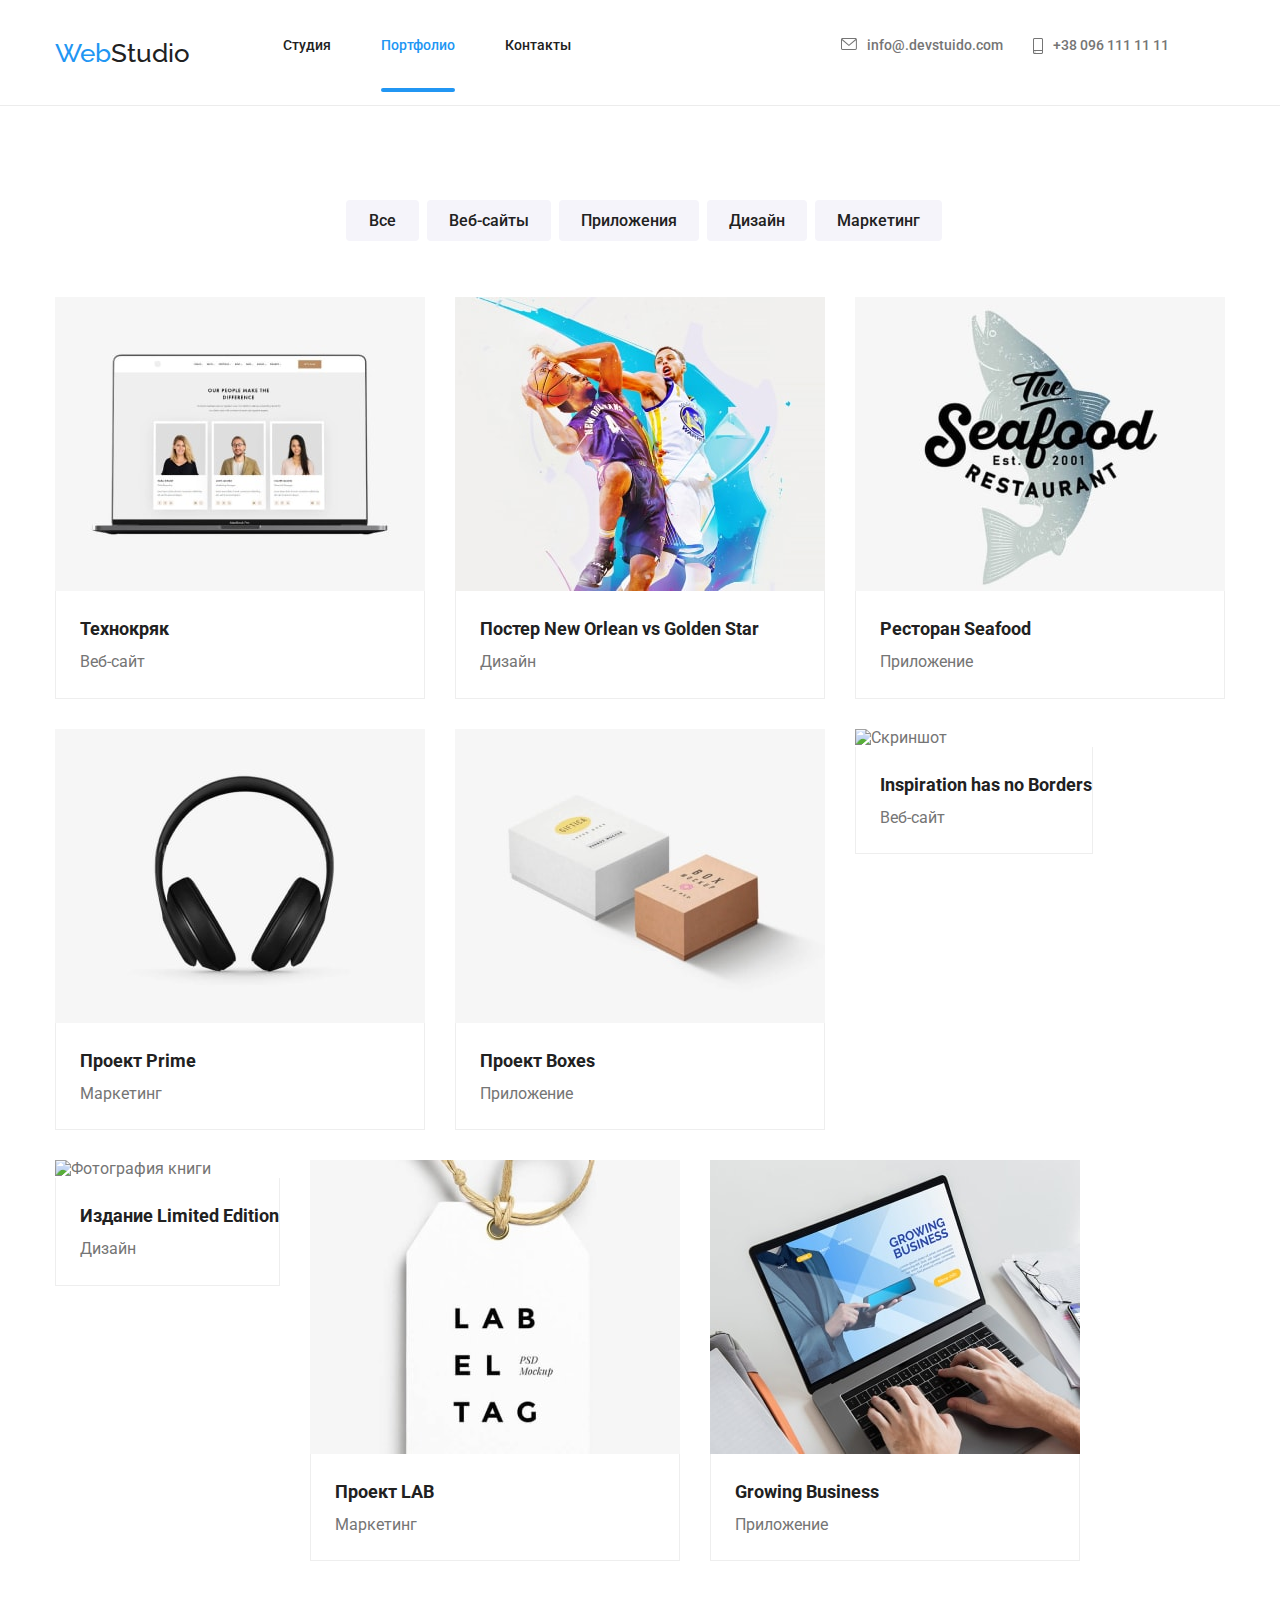
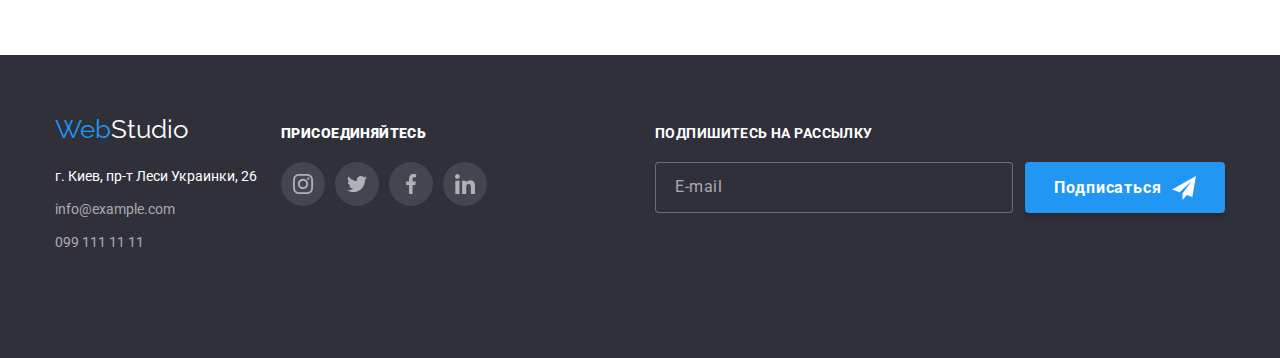
==== portfolio.html @ bd7343af "1" ====
<!DOCTYPE html>
<html lang="ru">
  <head>
    <meta charset="UTF-8" />
    <meta name="viewport" content="width=device-width, initial-scale=1.0" />
    <title>Document</title>
    <link href="https://fonts.googleapis.com/css2?family=Roboto:wght@400;500;700;900&display=swap" rel="stylesheet" />
    <link href="https://fonts.googleapis.com/css2?family=Raleway:wght@700&display=swap" rel="stylesheet" />
    <link rel="stylesheet" href="https://cdnjs.cloudflare.com/ajax/libs/modern-normalize/1.0.0/modern-normalize.min.css" />
    <link rel="stylesheet" href="./css/main.min.css" />
  </head>
  <body>
    <header class="portfolio-header header">
      <div class="container container-nav">
        <nav class="nav">
          <a class="logo header-logo" href="/"><span>Web</span>Studio</a>

          <ul class="nav-links">
            <li class="nav-link"><a href="./index.html">Студия</a></li>
            <li class="nav-link nav-current"><a class="nav-current-link" href="./portfolio.html">Портфолио</a></li>
            <li class="nav-link"><a href="">Контакты</a></li>
          </ul>
        </nav>

        <ul class="header-contacts__list">
          <li class="header-contact__item">
            <a class="header-contacts header-item" href="info@devstudio.com">
              <svg class="header__icon" width="16px" height="12px">
                <use href="./images/icons-homework4/symbol-defs.svg#envelope"></use>
              </svg>
              info@.devstuido.com</a
            >
          </li>
          <li class="header-contact__item">
            <a class="header-contacts" href="tel:+380991111111">
              <svg class="header__icon" width="10px" height="16px">
                <use href="./images/icons-homework4/symbol-defs.svg#smartphone"></use>
              </svg>
              +38 096 111 11 11</a
            >
          </li>
        </ul>
      </div>
      <button class="mob_menu-button" type="button is-open">
        <svg class="mob_icons" width="40" height="40">
          <use class="mob_icon-menu" href="./images/icons-homework4/symbol-defs.svg#menu-icon"></use>
          <use class="mob_icon-cross" href="./images/icons-homework4/symbol-defs.svg#close-black"></use>
        </svg>
      </button>
    </header>

    <main>
      <!--Кнопки - виды продуктов-->
      <h2 class="hidden">Виды продуктов</h2>
      <div class="container buttons-container">
        <ul class="buttons-list">
          <li class="buttons-list__item"><button class="portfolio-button" type="button">Все</button></li>
          <li class="buttons-list__item"><button class="portfolio-button inline-button" type="button">Веб-сайты</button></li>
          <li class="buttons-list__item"><button class="portfolio-button inline-button" type="button">Приложения</button></li>
          <li class="buttons-list__item"><button class="portfolio-button" type="button">Дизайн</button></li>
          <li class="buttons-list__item"><button class="portfolio-button inline-button" type="button">Маркетинг</button></li>
        </ul>
      </div>

      <!--Продукты-->
      <section class="portfolio-products section-padding">
        <div class="container">
          <h2 class="hidden">Продукты</h2>
          <ul class="card-set">
            <li class="product-card">
              <a class="link-product-card" href="" rel="noopener noreffer" target="_blank">
                <div class="image-container">
                  <img
                    class="product-image"
                    src="./images/images_homework2/techno-1x.jpg"
                    srcset="./images/images_homework2/techno-1x.jpg 1x, ./images/images_homework2/techno-2x.jpg 2x"
                    alt="Картинка веб-сайта"
                    sizes="(max-width: 379px) 450px, (max-width: 767) 354px, (min-width: 768px) 370px"
                  />
                  <div class="portfolio--product-overlay__container">
                    <p class="portfolio--product-overlay">
                      Технокряк это современная площадка распространения коронавируса. Компании используют эту платформу для цифрового шпионажа и атак
                      на защищённые сервера конкурентов.
                    </p>
                  </div>
                </div>
                <div class="card-border">
                  <h3 class="product-header">Технокряк</h3>
                  <p class="product-type">Веб-сайт</p>
                </div>
              </a>
            </li>

            <li class="product-card">
              <a class="link-product-card" href="" rel="noopener noreffer" target="_blank">
                <div class="image-container">
                  <img
                    class="product-image"
                    src="./images/images_homework2/techno-1x.jpg"
                    srcset="./images/images_homework2/poster-1x.jpg 1x, ./images/images_homework2/poster-2x.jpg 2x"
                    alt="Постер баскетбольной игры"
                    sizes="(max-width: 379px) 450px, (max-width: 767) 354px, (min-width: 768px) 370px"
                  />

                  <div class="portfolio--product-overlay__container">
                    <p class="portfolio--product-overlay">
                      Технокряк это современная площадка распространения коронавируса. Компании используют эту платформу для цифрового шпионажа и атак
                      на защищённые сервера конкурентов.
                    </p>
                  </div>
                </div>
                <div class="card-border">
                  <h3 class="product-header">Постер New Orlean vs Golden Star</h3>
                  <p class="product-type">Дизайн</p>
                </div>
              </a>
            </li>

            <li class="product-card">
              <a class="link-product-card" href="" rel="noopener noreffer" target="_blank">
                <div class="image-container">
                  <img
                    class="product-image"
                    src="./images/images_homework2/restr-1x.jpg"
                    srcset="./images/images_homework2/restr-1x.jpg 1x, ./images/images_homework2/restr-2x.jpg 2x"
                    sizes="(max-width: 379px) 450px, (max-width: 767) 354px, (min-width: 768px) 370px"
                    alt="Логотип ресторана"
                  />

                  <div class="portfolio--product-overlay__container">
                    <p class="portfolio--product-overlay">
                      Технокряк это современная площадка распространения коронавируса. Компании используют эту платформу для цифрового шпионажа и атак
                      на защищённые сервера конкурентов.
                    </p>
                  </div>
                </div>
                <div class="card-border">
                  <h3 class="product-header">Ресторан Seafood</h3>
                  <p class="product-type">Приложение</p>
                </div>
              </a>
            </li>

            <li class="product-card">
              <a class="link-product-card" href="" rel="noopener noreffer" target="_blank">
                <div class="image-container">
                  <img
                    class="product-image"
                    src="./images/images_homework2/prime-1x.jpg"
                    srcset="./images/images_homework2/prime-1x.jpg 1x, ./images/images_homework2/prime-2x.jpg 2x"
                    alt="Фотография наушников"
                    sizes="(max-width: 379px) 450px, (max-width: 767) 354px, (min-width: 768px) 370px"
                  />

                  <div class="portfolio--product-overlay__container">
                    <p class="portfolio--product-overlay">
                      Технокряк это современная площадка распространения коронавируса. Компании используют эту платформу для цифрового шпионажа и атак
                      на защищённые сервера конкурентов.
                    </p>
                  </div>
                </div>
                <div class="card-border">
                  <h3 class="product-header">Проект Prime</h3>
                  <p class="product-type">Маркетинг</p>
                </div>
              </a>
            </li>

            <li class="product-card">
              <a class="link-product-card" href="" rel="noopener noreffer" target="_blank">
                <div class="image-container">
                  <img
                    class="product-image"
                    src="./images/images_homework2/boxes-1x.jpg"
                    srcset="./images/images_homework2/boxes-1x.jpg 1x, ./images/images_homework2/boxes-2x.jpg 2x"
                    alt="Фотографии коробок"
                    sizes="(max-width: 379px) 450px, (max-width: 767) 354px, (min-width: 768px) 370px"
                  />

                  <div class="portfolio--product-overlay__container">
                    <p class="portfolio--product-overlay">
                      Технокряк это современная площадка распространения коронавируса. Компании используют эту платформу для цифрового шпионажа и атак
                      на защищённые сервера конкурентов.
                    </p>
                  </div>
                </div>
                <div class="card-border">
                  <h3 class="product-header">Проект Boxes</h3>
                  <p class="product-type">Приложение</p>
                </div>
              </a>
            </li>

            <li class="product-card">
              <a class="link-product-card" href="" rel="noopener noreffer" target="_blank">
                <div class="image-container">
                  <img
                    class="product-image"
                    src="./images/images_homework2/insp-1x.jpg"
                    srcset="./images/images_homework2/insp-1x.jpg 1x, ./images/images_homework2/insp-2x.jpg 2x"
                    alt="Скриншот"
                    sizes="(max-width: 379px) 450px, (max-width: 767) 354px, (min-width: 768px) 370px"
                  />

                  <div class="portfolio--product-overlay__container">
                    <p class="portfolio--product-overlay">
                      Технокряк это современная площадка распространения коронавируса. Компании используют эту платформу для цифрового шпионажа и атак
                      на защищённые сервера конкурентов.
                    </p>
                  </div>
                </div>
                <div class="card-border">
                  <h3 class="product-header">Inspiration has no Borders</h3>
                  <p class="product-type">Веб-сайт</p>
                </div>
              </a>
            </li>

            <li class="product-card">
              <a class="link-product-card" href="" rel="noopener noreffer" target="_blank">
                <div class="image-container">
                  <img
                    class="product-image"
                    src="./images/images_homework2/insp-1x.jpg"
                    srcset="./images/images_homework2/insp-1x.jpg 1x, ./images/images_homework2/insp-2x.jpg 2x"
                    alt="Фотография книги"
                    sizes="(max-width: 379px) 450px, (max-width: 767) 354px, (min-width: 768px) 370px"
                  />

                  <div class="portfolio--product-overlay__container">
                    <p class="portfolio--product-overlay">
                      Технокряк это современная площадка распространения коронавируса. Компании используют эту платформу для цифрового шпионажа и атак
                      на защищённые сервера конкурентов.
                    </p>
                  </div>
                </div>
                <div class="card-border">
                  <h3 class="product-header">Издание Limited Edition</h3>
                  <p class="product-type">Дизайн</p>
                </div>
              </a>
            </li>

            <li class="product-card">
              <a class="link-product-card" href="" rel="noopener noreffer" target="_blank">
                <div class="image-container">
                  <img
                    class="product-image"
                    src="./images/images_homework2/lab-1x.jpg"
                    srcset="./images/images_homework2/lab-1x.jpg 1x, ./images/images_homework2/lab-2x.jpg 2x"
                    sizes="(max-width: 379px) 450px, (max-width: 767) 354px, (min-width: 768px) 370px"
                    alt="Фотография ярлыка"
                  />

                  <div class="portfolio--product-overlay__container">
                    <p class="portfolio--product-overlay">
                      Технокряк это современная площадка распространения коронавируса. Компании используют эту платформу для цифрового шпионажа и атак
                      на защищённые сервера конкурентов.
                    </p>
                  </div>
                </div>
                <div class="card-border">
                  <h3 class="product-header">Проект LAB</h3>
                  <p class="product-type">Маркетинг</p>
                </div>
              </a>
            </li>

            <li class="product-card">
              <a class="link-product-card" href="" rel="noopener noreffer" target="_blank">
                <div class="image-container">
                  <img
                    class="product-image"
                    src="./images/images_homework2/busn-1x.jpg"
                    srcset="./images/images_homework2/busn-1x.jpg 1x, ./images/images_homework2/busn-2x.jpg 2x"
                    sizes="(max-width: 379px) 450px, (max-width: 767) 354px, (min-width: 768px) 370px"
                    alt="Фотография ноутбука"
                  />

                  <div class="portfolio--product-overlay__container">
                    <p class="portfolio--product-overlay">
                      Технокряк это современная площадка распространения коронавируса. Компании используют эту платформу для цифрового шпионажа и атак
                      на защищённые сервера конкурентов.
                    </p>
                  </div>
                </div>
                <div class="card-border">
                  <h3 class="product-header">Growing Business</h3>
                  <p class="product-type">Приложение</p>
                </div>
              </a>
            </li>
          </ul>
        </div>
      </section>
    </main>
    <footer class="footer">
      <div class="container section-padding footer-section__whole">
        <div class="footer_logo_and_social">
          <div class="div_logo-nav">
            <div class="div-logo">
              <a class="logo" href="/"><span>Web</span>Studio</a>
            </div>
            <div class="footer-adress__section">
              <address class="footer-contacts">
                <a href="" class="footer-contact footer-adress">г. Киев, пр-т Леси Украинки, 26</a>
                <a class="footer-contact" href="info@example.com">info@example.com</a>
                <a class="footer-contact" href="tel:+380991111111">099 111 11 11</a>
              </address>
            </div>
          </div>

          <div class="section__social-network">
            <div class="social-network">
              <h2 class="footer-header"><strong>присоединяйтесь</strong></h2>
              <ul class="icon-list">
                <li class="icon-item">
                  <a class="footer-link social-network__icon-link" target="_blank" aria-label="фейсбук" href="" rel="noopener noreferrer">
                    <svg class="footer-icon social-network__icon-svg">
                      <use href="./images/icons-homework4/symbol-defs.svg#instagram"></use>
                    </svg>
                  </a>
                </li>
                <li class="icon-item">
                  <a class="footer-link social-network__icon-link" target="_blank" aria-label="твиттер" href="" rel="noopener noreferrer">
                    <svg class="footer-icon social-network__icon-svg">
                      <use href="./images/icons-homework4/symbol-defs.svg#twitter"></use>
                    </svg>
                  </a>
                </li>
                <li class="icon-item">
                  <a class="footer-link social-network__icon-link" target="_blank" aria-label="фейсбук" href="" rel="noopener noreferrer">
                    <svg class="footer-icon social-network__icon-svg">
                      <use href="./images/icons-homework4/symbol-defs.svg#facebook"></use>
                    </svg>
                  </a>
                </li>
                <li class="icon-item">
                  <a class="footer-link social-network__icon-link" target="_blank" href="" aria-label="линкедин" rel="noopener noreferrer">
                    <svg class="footer-icon social-network__icon-svg">
                      <use href="./images/icons-homework4/symbol-defs.svg#linkedin"></use>
                    </svg>
                  </a>
                </li>
              </ul>
            </div>
          </div>
        </div>

        <div class="footer-newsletter">
          <h2 class="footer-header">подпишитесь на рассылку</h2>
          <form class="footer-email__form">
            <input class="footer-input" type="email" name="email" placeholder=" E-mail" />

            <button class="footer-signup__button general-button" type="submit">
              Подписаться
              <svg class="footer-form__icon">
                <use href="./images/icons-homework4/symbol-defs.svg#send-icon"></use>
              </svg>
            </button>
          </form>
        </div>
      </div>
    </footer>
  </body>
</html>
---- css/main.min.css ----
html{box-sizing:border-box}*,*::before,*::after{box-sizing:inherit}img{display:block;height:auto;max-width:100%}*{margin:0;padding:0}ul{list-style:none}h2,h3{color:#212121}body,header{font-family:"Roboto", sans-serif;color:#757575}a:active{color:#2196f3}address{font-style:normal}a{color:inherit;text-decoration:none}.hidden{display:none}.section-padding{padding-bottom:94px}.visually-hidden{position:absolute !important;clip:rect(1px 1px 1px 1px);clip:rect(1px, 1px, 1px, 1px);padding:0 !important;border:0 !important;height:1px !important;width:1px !important;overflow:hidden}.general-button{background-color:#2196f3;min-width:200px;color:#fff;border-radius:4px;border:0;box-shadow:0px 4px 4px rgba(0,0,0,0.15);border-radius:4px;font-family:"Roboto", sans-serif;font-style:normal;font-weight:700;font-size:16px;line-height:1.875;padding-top:10px;padding-bottom:10px;letter-spacing:0.06em}.general-button:hover{cursor:pointer}.container{width:100%px;padding-left:15px;padding-right:15px;margin-left:auto;margin-right:auto}@media (min-width: 480px) and (max-width: 1199px){.container{width:768px}}@media (min-width: 1200px){.container{width:1200px}}.social-network__icon-link{height:44px;width:44px;display:flex;align-items:center;justify-content:center;border-radius:50%;transition:background-color 250ms cubic-bezier(0.4, 0, 0.2, 1);fill:#afb1b8}.icon-item:not(:first-child){margin-left:10px}.icon-list{margin:0;display:inline-flex;padding:0}.social-network__icon-link:hover .social-network__icon-svg,.social-network__icon-link:focus .social-network__icon-svg{fill:#ffffff}.social-network__icon-link:hover,.social-network__icon-link:focus{background-color:#2196f3}.logo{font-size:26px;font-family:"Raleway", serif;color:#212121;margin-right:93px}.footer .logo{color:#fff}.div-logo{margin-bottom:20px}.nav{display:flex;align-items:center}.nav-link{flex-basis:calc(100% - 100px / 3);margin-right:50px}.nav-links{display:flex}.nav .nav-current-link::after{position:absolute;display:block;width:100%;background:#2196f3;border-radius:2px;height:4px;content:"";bottom:0}.nav .nav-current-link{position:relative;padding-bottom:39px}.nav ul{color:#212121}.nav-current{color:#2196f3}@media (min-width: 480px) and (max-width: 1199px){.nav .nav-current-link{padding-bottom:49px}}.logo span{color:#2196f3}.section-header{font-weight:700;font-size:36px;line-height:1.27;text-align:center;margin-bottom:50px}.footer{background-color:#2f303a;color:#fff;padding-top:60px}.footer-contact:hover,.footer-contact:focus{color:#2196f3}.footer span{color:#2196f3}.footer-contact{font-size:14px;line-height:1.7;display:flex;flex-direction:column;align-items:center;color:rgba(255,255,255,0.6);margin-bottom:9px;transition:color 250ms cubic-bezier(0.4, 0, 0.2, 1)}.footer-header{font-family:"Roboto", sans-serif;font-size:14px;font-style:normal;font-weight:700;line-height:1.14;letter-spacing:0.03em;text-align:left;text-transform:uppercase;color:#ffffff;margin-bottom:20px}.footer-icon{fill:#ffffff}.footer-link{background-color:rgba(255,255,255,0.1)}.footer_form-button{display:inline-flex}.footer-signup__button{margin-left:12px;display:flex;justify-content:center;align-items:center}.footer-input{width:358px;padding-top:15px;padding-bottom:15px;background-color:#2f303a;padding-left:15px;border:1px solid rgba(255,255,255,0.3);box-sizing:border-box;border-radius:4px}.footer-input .social-network,.footer-input .footer-newsletter{margin-left:30px}.footer-input::placeholder{font-family:"Roboto", sans-serif;font-style:normal;font-weight:400;font-size:16px;line-height:1.25;display:flex;align-items:center;letter-spacing:0.03em;color:rgba(255,255,255,0.6)}.footer-input:hover,.footer-input:focus{color:#ffffff}.footer-form__icon{width:24px;height:24px;fill:#ffffff;margin-left:10px}.footer-adress{color:#ffffff}@media (max-width: 479px){.footer .footer-section__whole,.footer .section__social-network{align-items:baseline;text-align:center}.footer .social-network{margin-left:0}.footer .logo{margin-right:0}.footer .footer-header{margin-top:80px;text-align:center}.footer .footer-newsletter{display:flex;flex-direction:column;justify-content:center}.footer .footer-signup__button{margin-left:0;display:inline-flex;margin-top:20px}.footer .footer-form__icon{align-items:center}}@media (min-width: 480px) and (max-width: 1199px){.footer .footer_logo_and_social{display:flex;align-items:baseline;justify-content:center}.footer .footer-signup__button{margin-top:20px;margin-left:auto;margin-right:auto}.footer .footer-email__form{text-align:center}.footer .div_logo-nav,.footer .section__social-network{flex-basis:calc(100% / 2 - 30px)}.footer .div-logo,.footer .footer-header,.footer .section__social-network{text-align:center}.footer .logo{margin-right:0}}@media (min-width: 1200px){.footer-email__form{display:flex}.footer-contact{align-items:flex-start}.footer .footer_logo_and_social,.footer .footer-section__whole,.footer .section__social-network{display:flex;align-items:baseline;flex-basis:calc(100% - 60px / 3)}}.footer .social-network__icon-svg{height:20px;width:20px;fill:#afb1b8;transition:fill 250ms cubic-bezier(0.4, 0, 0.2, 1);background-color:transparent}.header-logo{color:#212121;margin-top:15px}.header{padding-bottom:36px}@media (min-width: 480px){.nav,.header-contacts{font-size:14px;line-height:1.14;font-weight:500}}header a{transition:color 250ms cubic-bezier(0.4, 0, 0.2, 1)}header a:hover,header a:focus{color:#2196f3}.header-contacts{display:flex;position:relative}.header-contacts__list{display:flex;margin-left:220px}.header-contact__item{margin-right:30px}.header-item:not(:last-child){margin-right:50px}.portfolio-header{margin-bottom:94px;border-bottom:1px solid #ececec}.header__icon{fill:currentColor;margin-right:10px;margin-top:px;transition:fill 250ms cubic-bezier(0.4, 0, 0.2, 1)}.header-contacts:hover,.header-contacts:focus{color:#2196f3;fill:#2196f3}.container-nav,.nav_contacts{display:flex;align-items:center;padding-top:24px;font-size:18px;line-height:1.16;font-weight:500}@media (max-width: 479px){.container-nav,.nav_contacts{padding-top:0px}.container-nav{padding-bottom:16px;border-bottom:1px solid #ececec}.header-contacts__list{text-align:center;margin:0;margin-top:60px;margin-bottom:60px}.header-contact__item:not(:first-child){margin-top:16px;margin-left:10px}.nav-link:not(:first-child){margin-top:40px}.header-contacts__list,.nav-links{display:flex;flex-direction:column}.nav_contacts{text-align:center;position:absolute;display:flex;flex-direction:column;width:100%;left:55%;transform:translatex(-55%);top:12%;background-color:white}}@media (min-width: 480px) and (max-width: 1199px){.portfolio-header{margin-bottom:30px}.header-contacts__list{display:flex;align-items:flex-start;flex-direction:column;margin-left:0}.header-contact__item:not(:last-child){margin-bottom:10px}}.modal{position:absolute;font-family:"Roboto", sans-serif;font-size:16px;font-style:normal;font-weight:400;line-height:1.16;letter-spacing:0.01em;text-align:left;padding:40px 39px 40px 41px;top:50%;left:50%;transform:translate(-50%, -50%);background-color:#ffffff}.modal-close-button{display:flex;justify-content:center;align-items:center;position:absolute;top:0;right:0;width:30px;height:30px;margin-top:8px;margin-right:8px;border-radius:50%;border:1px solid rgba(0,0,0,0.1);transition:fill 250ms cubic-bezier(0.4, 0, 0.2, 1);background-color:#fff}.modal-close-button:hover,.modal-close-button:hover{fill:#2196f3;cursor:pointer}@media (max-width: 1199px){.modal{max-width:450px;max-height:609px;width:100%;height:100%}}@media (max-width: 1199px) and (min-width: 1200px){.modal{min-width:528px;min-height:581px}}.clients-section{padding-top:94px}.clients-icon__list{display:flex}@media (max-width: 479px){.clients-section{padding-top:60px;padding-bottom:60px}.clients-icon__list{flex-wrap:wrap}.clients-item{flex-basis:calc((100% - 30px) / 2)}.clients-item:nth-child(even){margin-left:30px}.clients-item:nth-child(n+3){margin-top:30px}}@media (min-width: 480px) and (max-width: 1199px){.clients-section{padding-top:30px;padding-bottom:30px}.clients-icon__list{flex-wrap:wrap}.clients-item{flex-basis:calc((100% - 60px) / 3)}.clients-item:not(:nth-child(3n+1)){margin-left:30px}.clients-item:nth-child(n+4){margin-top:30px}}@media (min-width: 1200px){.clients-item{flex-basis:calc(100% - 150px / 6)}.clients-item:not(:last-child){margin-right:30px}}.clients-link{display:flex;justify-content:center;align-items:center;height:90px;border:1px solid #afb1b8;border-radius:4px;fill:#afb1b8;transition:border 250ms cubic-bezier(0.4, 0, 0.2, 1)}.clients-icon{transition:fill 250ms cubic-bezier(0.4, 0, 0.2, 1)}.clients-link:hover,.clients-link:focus{border:1px solid #2196f3;fill:#2196f3}.hero-header{font-size:44px;line-height:1.4;font-weight:900;text-align:center;color:#fff;text-transform:uppercase;margin-bottom:30px}.hero-section{margin-left:auto;margin-right:auto;max-width:1600px;background-image:linear-gradient(rgba(47,48,58,0.4), rgba(47,48,58,0.4)),url(../images/images_homework4/Img.jpg);background-position:center;background-repeat:no-repeat;background-color:#2f303a;text-align:center}.container-hero{margin-bottom:0;max-width:680px;margin-left:auto;margin-right:auto;padding-top:200px;padding-bottom:200px}.qualities{padding-top:94px}.qualities-header{font-size:14px;font-weight:700;line-height:1.14;margin-bottom:10px;text-transform:uppercase}.qualities-paragraph{font-weight:400;font-size:14px;line-height:1.71;color:#757575}@media (min-width: 768px){.qualities-list{display:flex;flex-wrap:wrap;margin-left:-30px;margin-top:-30px}.qualities-item{flex-basis:calc((100% / 2) - 30px);margin-left:30px;margin-top:30px}}@media (min-width: 1200px){.qualities-list{display:flex}.qualities-item{flex-basis:calc((100% / 4) - 30px)}}.qualities-item::before{content:"";display:block;max-width:100%;height:120px;margin-bottom:30px;background-color:#f5f4fa;background-repeat:no-repeat;background-position:center}.logo-antenna::before{background-image:url(../images/icons-homework4/antenna.svg)}.logo-clock::before{background-image:url(../images/icons-homework4/clock.svg)}.logo-diagram::before{background-image:url(../images/icons-homework4/diagram.svg)}.logo-astronaut::before{background-image:url(../images/icons-homework4/astronaut.svg)}.index-product-image__container{position:relative;width:370px}.index-product-overlay__container{display:flex;justify-content:center;align-items:center;position:absolute;bottom:0;width:100%;height:70px;background-color:rgba(47,48,58,0.8)}.index-product-overlay{text-transform:uppercase;font-family:"Roboto", sans-serif;font-size:14px;font-style:normal;font-weight:700;line-height:1.14px;letter-spacing:0.03em;text-align:center;color:#fff}.index-services__section{display:none}@media (min-width: 1200px){.index-services__section{display:block}}.team{background-color:#f5f4fa;padding-top:94px}.team-card{background-color:#ffffff;box-shadow:0px 1px 3px rgba(0,0,0,0.12),0px 1px 1px rgba(0,0,0,0.14),0px 2px 1px rgba(0,0,0,0.2);border-radius:0px 0px 4px 4px;text-align:center}.team.container{padding-left:0px;padding-right:0px}@media (max-width: 479px){.team .team-card:not(:first-child){margin-top:20px}.team .icon-list{padding-bottom:24px}.team img{width:100%}}@media (min-width: 480px) and (max-width: 1199px){.team img{width:100%}.team-cards{display:flex;flex-wrap:wrap;margin-top:-30px;margin-bottom:-30px}.team-card{margin:15px;flex-basis:calc((100% / 2) - 30px)}}@media (min-width: 1200px){.team-cards{display:flex;flex-wrap:wrap;flex-basis:calc(100% / 4 - 90px)}.team-card{padding-bottom:30px}.team-card:not(:first-child){margin-left:30px}}.team-card p{margin-top:10px;margin-bottom:16px}.names-header{font-weight:500;font-size:16px;line-height:1.17;color:#212121;margin-top:30px}.names-paragraph{font-weight:400;font-size:16px;line-height:1.17}.portfolio-button{min-width:73px;color:#212121;line-height:1.6;font-size:16px;background-color:#f5f4fa;font-weight:500;margin-left:8px;border-radius:4px;padding:8px 22px;border:none;transition:background-color 250ms cubic-bezier(0.4, 0, 0.2, 1),color 250ms cubic-bezier(0.4, 0, 0.2, 1),box-shadow 250ms cubic-bezier(0.4, 0, 0.2, 1)}.portfolio-button:hover,.portfolio-button:focus{background-color:#2196f3;color:#fff;box-shadow:0px 3px 1px rgba(0,0,0,0.1),0px 1px 2px rgba(0,0,0,0.08),0px 2px 2px rgba(0,0,0,0.12);cursor:pointer}.buttons-list{display:flex;justify-content:center}.buttons-container{padding-bottom:0;margin-bottom:56px}@media (max-width: 479px){.buttons-list{display:flex;flex-wrap:wrap;justify-content:flex-start;text-align:start}.buttons-list__item{margin-top:10px}}.product-header{font-weight:700;font-size:18px;line-height:2;margin-left:24px;margin-top:0}.product-type{font-weight:normal;font-size:16px;line-height:1.9;margin-left:24px}.product-products{list-style:none}.product-card{margin-top:30px;margin-left:30px;transition:box-shadow 250ms cubic-bezier(0.4, 0, 0.2, 1)}.product-card:hover,.product-card:focus{box-shadow:0px 1px 1px rgba(0,0,0,0.12),0px 4px 4px rgba(0,0,0,0.06),1px 4px 6px rgba(0,0,0,0.16)}.product-images{display:flex;justify-content:space-between}.card-set{display:flex;flex-wrap:wrap;margin-top:-30px;margin-left:-30px}@media (min-width: 480px) and (max-width: 1199px){.card-set{display:flex;flex-wrap:wrap}.product-card{flex-basis:calc(100% / 2 - 30px);margin:0;margin-top:30px;margin-left:10px}}.card-border{border-left:1px solid #eeeeee;border-right:1px solid #eeeeee;border-bottom:1px solid #eeeeee;padding-bottom:20px;padding-top:20px}.image-container{position:relative}.portfolio--product-overlay__container{position:absolute;display:flex;justify-content:center;align-items:center;background-color:rgba(33,150,243,0.9);padding-left:24px;padding-right:24px;opacity:0;transition:opacity 250ms cubic-bezier(0.4, 0, 0.2, 1),height 250ms cubic-bezier(0.4, 0, 0.2, 1);bottom:0;width:100%;height:0px}.portfolio--product-overlay{font-family:"Roboto", sans-serif;font-size:18px;font-style:normal;font-weight:400;line-height:1.55;letter-spacing:0.03em;text-align:left;color:#fff}.link-product-card:hover .portfolio--product-overlay__container,.link-product-card:focus .portfolio--product-overlay__container{opacity:1;height:294px}.backdrop{position:fixed;top:0;left:0;width:100%;height:100%;background-color:rgba(0,0,0,0.2)}.backdrop.is-hidden{opacity:0;pointer-events:none}.modal-header{font-family:"Roboto", sans-serif;font-size:20px;font-style:normal;font-weight:700;line-height:1.15;letter-spacing:0.03em;text-align:center;margin-bottom:12px}.modal__contract-checkbox{font-family:"Roboto", sans-serif;font-size:14px;font-style:normal;font-weight:400;line-height:1.71;letter-spacing:0.03em}.modal__contract-checkbox-link{text-decoration:underline;color:#188ce8}.modal-textarea::placeholder{font-family:"Roboto", sans-serif;font-style:normal;font-weight:400;font-size:14px;line-height:1.14;letter-spacing:0.01em}.modal-textarea{height:120px;width:100%;resize:none;padding:12px 16px;margin-bottom:25px;border:1px solid rgba(33,33,33,0.2);border-radius:4px;transition:border-color 250ms cubic-bezier(0.4, 0, 0.2, 1)}.modal-input__container{position:relative;display:flex;flex-direction:column}.modal-label{margin-bottom:4px;font-family:"Roboto", sans-serif;font-style:normal;font-weight:400;font-size:12px;line-height:1.14;letter-spacing:0.01em;display:flex;flex-direction:column}.modal-icon{position:absolute;top:50%;transform:translateY(-50%);left:13px;width:18px;height:18px;transition:fill 250ms cubic-bezier(0.4, 0, 0.2, 1)}.modal-submit__button{display:block;margin-left:auto;margin-right:auto}.modal-input__container:focus svg,.modal-input__container:hover svg,.modal-input__container:hover .modal-input,.modal-input__container:focus .modal-input,.modal-input__container:hover .modal-textarea,.modal-input__container:focus .modal-textarea{fill:#2196f3;border-color:#2196f3}.modal-checkbox__input:checked+.custom-checkbox{border-color:#2196f3;background-image:url(../images/images-homework-6/vector.svg);background-color:#2196f3;background-size:auto;background-repeat:no-repeat}.modal-checkbox__submit{position:relative;padding-left:30px;margin-bottom:30px}.custom-checkbox{position:absolute;display:block;left:0;bottom:50%;transform:translateY(50%);width:16px;height:15px;border:2px solid #212121;border-radius:3px}.modal-input{border:1px solid rgba(33,33,33,0.2);border-radius:4px;padding-left:40px;height:40px;margin-bottom:10px;transition:border-color 250ms cubic-bezier(0.4, 0, 0.2, 1)}.mob_menu-button{display:inline-flex;padding:0;margin:0;background:none;background-color:transparent;border:none;display:none;position:absolute;right:0;top:0;margin-top:10px;margin-right:15px}@media screen and (max-width: 479px){.mob_menu-button{display:block}}.mob_menu-button:hover .mob_icons,.mob_menu-button:focus .mob_icons{fill:#2196f3}.mob_icon-cross{display:none}.mob_menu-button.is-open .mob_icon-menu{display:none}.mob_menu-button.is-open .mob_icon-cross{display:block}
/*# sourceMappingURL=main.min.css.map */
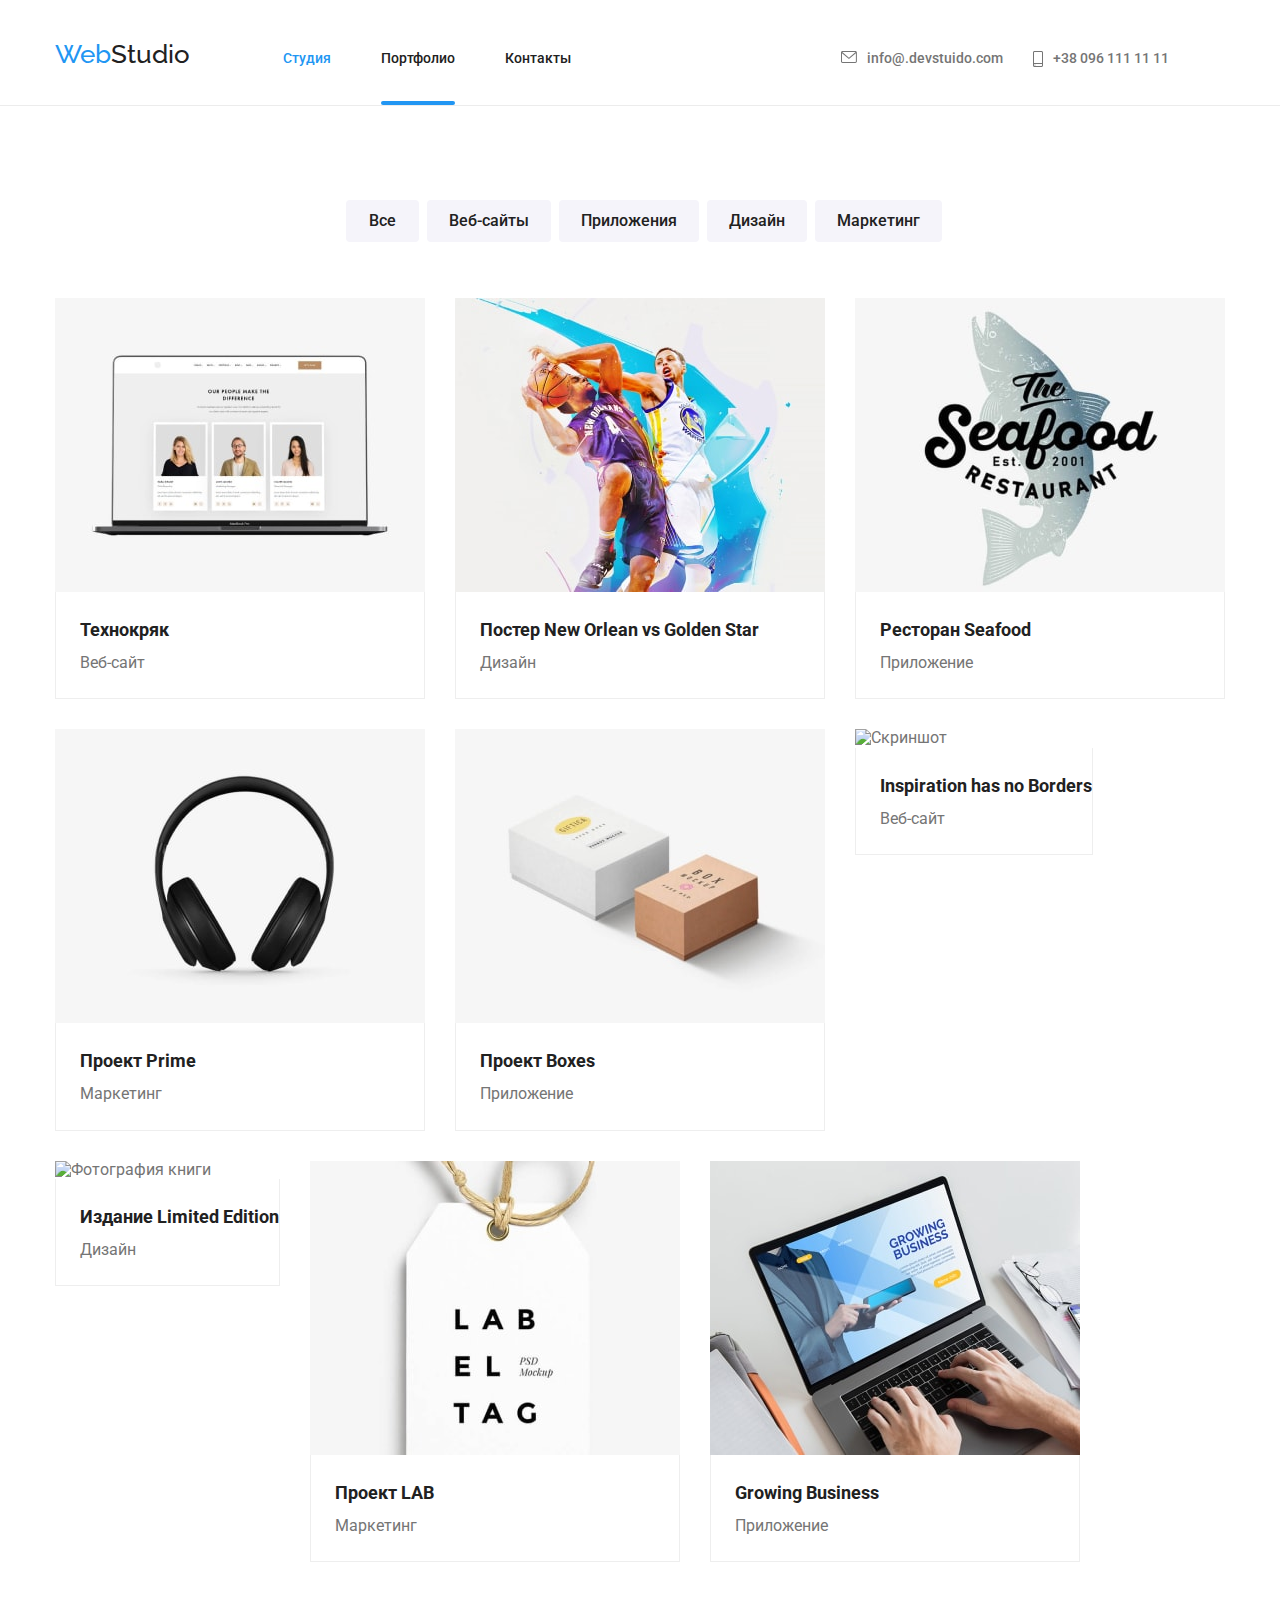
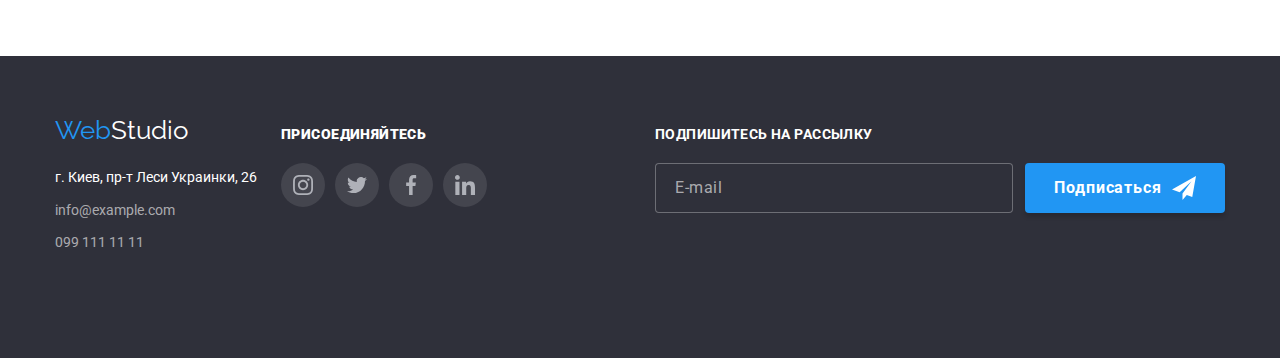
==== commit 9ce81853: "Update portfolio.html" ====
--- a/portfolio.html
+++ b/portfolio.html
@@ -12,36 +12,37 @@
   <body>
     <header class="portfolio-header header">
       <div class="container container-nav">
-        <nav class="nav">
-          <a class="logo header-logo" href="/"><span>Web</span>Studio</a>
-
-          <ul class="nav-links">
-            <li class="nav-link"><a href="./index.html">Студия</a></li>
-            <li class="nav-link nav-current"><a class="nav-current-link" href="./portfolio.html">Портфолио</a></li>
-            <li class="nav-link"><a href="">Контакты</a></li>
+        <a class="logo header-logo" href="/"><span>Web</span>Studio</a>
+
+        <div data-menu class="nav_contacts is-open">
+          <nav class="nav">
+            <ul class="nav-links">
+              <li class="nav-current nav-link"><a href="./index.html">Студия</a></li>
+              <li class="nav-link"><a class="nav-current-link" href="./portfolio.html">Портфолио</a></li>
+              <li class="nav-link"><a href="">Контакты</a></li>
+            </ul>
+          </nav>
+          <ul class="header-contacts__list">
+            <li class="header-contact__item">
+              <a class="header-contacts header-item" href="info@devstudio.com">
+                <svg class="header__icon" width="16px" height="12px">
+                  <use href="./images/icons-homework4/symbol-defs.svg#envelope"></use>
+                </svg>
+                info@.devstuido.com</a
+              >
+            </li>
+            <li class="header-contact__item">
+              <a class="header-contacts" href="tel:+380991111111">
+                <svg class="header__icon" width="10px" height="16px">
+                  <use href="./images/icons-homework4/symbol-defs.svg#smartphone"></use>
+                </svg>
+                +38 096 111 11 11</a
+              >
+            </li>
           </ul>
-        </nav>
-
-        <ul class="header-contacts__list">
-          <li class="header-contact__item">
-            <a class="header-contacts header-item" href="info@devstudio.com">
-              <svg class="header__icon" width="16px" height="12px">
-                <use href="./images/icons-homework4/symbol-defs.svg#envelope"></use>
-              </svg>
-              info@.devstuido.com</a
-            >
-          </li>
-          <li class="header-contact__item">
-            <a class="header-contacts" href="tel:+380991111111">
-              <svg class="header__icon" width="10px" height="16px">
-                <use href="./images/icons-homework4/symbol-defs.svg#smartphone"></use>
-              </svg>
-              +38 096 111 11 11</a
-            >
-          </li>
-        </ul>
+        </div>
       </div>
-      <button class="mob_menu-button" type="button is-open">
+      <button class="mob_menu-button is-open" type="button" data-menu-button>
         <svg class="mob_icons" width="40" height="40">
           <use class="mob_icon-menu" href="./images/icons-homework4/symbol-defs.svg#menu-icon"></use>
           <use class="mob_icon-cross" href="./images/icons-homework4/symbol-defs.svg#close-black"></use>
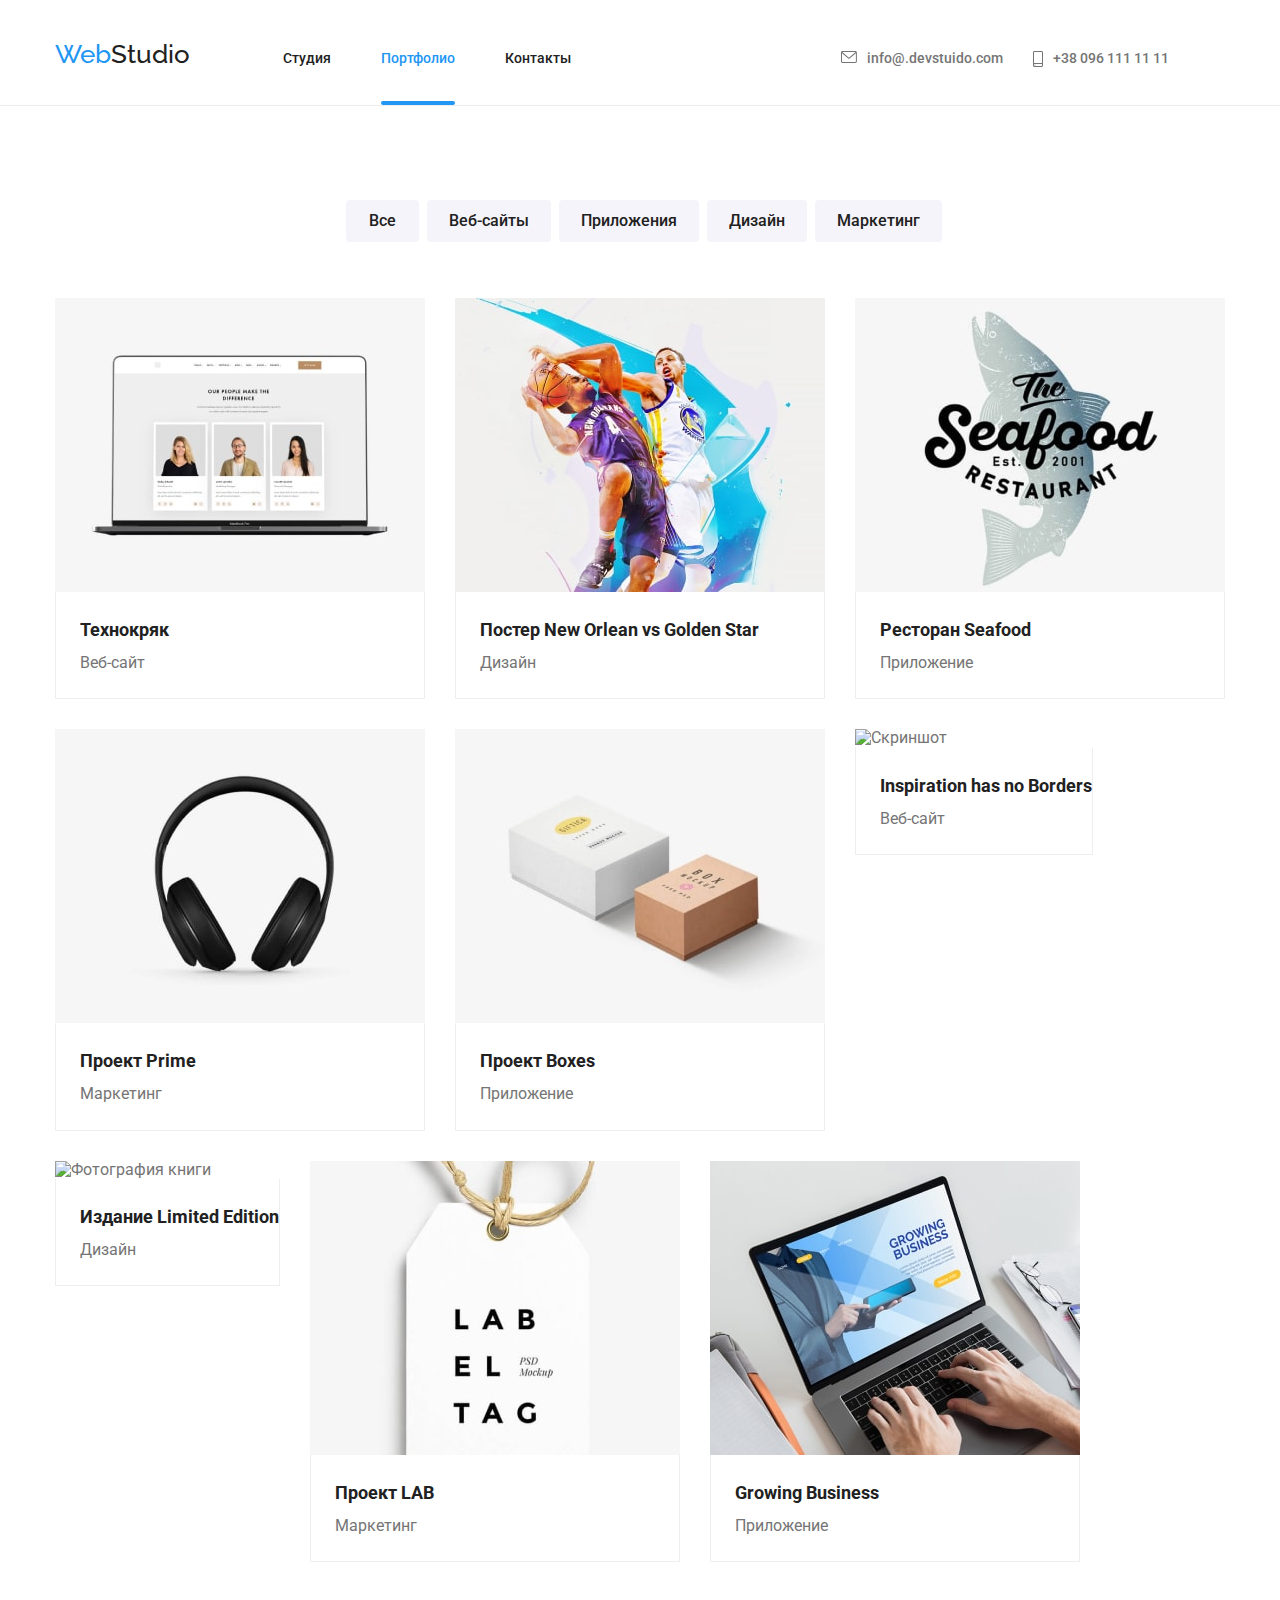
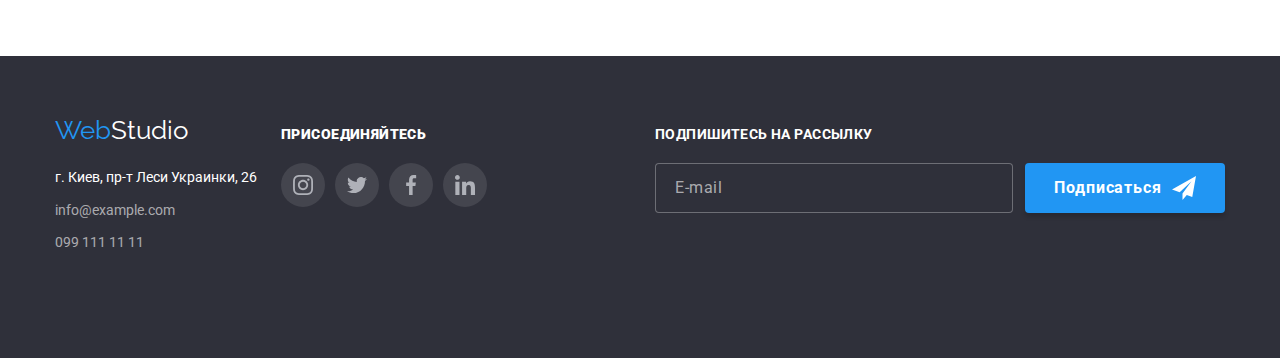
==== commit aa3a0da5: "1" ====
--- a/portfolio.html
+++ b/portfolio.html
@@ -17,8 +17,8 @@
         <div data-menu class="nav_contacts is-open">
           <nav class="nav">
             <ul class="nav-links">
-              <li class="nav-current nav-link"><a href="./index.html">Студия</a></li>
-              <li class="nav-link"><a class="nav-current-link" href="./portfolio.html">Портфолио</a></li>
+              <li class="nav-link"><a href="./index.html">Студия</a></li>
+              <li class="nav-current nav-link"><a class="nav-current-link" href="./portfolio.html">Портфолио</a></li>
               <li class="nav-link"><a href="">Контакты</a></li>
             </ul>
           </nav>
--- a/css/main.min.css
+++ b/css/main.min.css
@@ -1,2 +1,2 @@
-html{box-sizing:border-box}*,*::before,*::after{box-sizing:inherit}img{display:block;height:auto;max-width:100%}*{margin:0;padding:0}ul{list-style:none}h2,h3{color:#212121}body,header{font-family:"Roboto", sans-serif;color:#757575}a:active{color:#2196f3}address{font-style:normal}a{color:inherit;text-decoration:none}.hidden{display:none}.section-padding{padding-bottom:94px}.visually-hidden{position:absolute !important;clip:rect(1px 1px 1px 1px);clip:rect(1px, 1px, 1px, 1px);padding:0 !important;border:0 !important;height:1px !important;width:1px !important;overflow:hidden}.general-button{background-color:#2196f3;min-width:200px;color:#fff;border-radius:4px;border:0;box-shadow:0px 4px 4px rgba(0,0,0,0.15);border-radius:4px;font-family:"Roboto", sans-serif;font-style:normal;font-weight:700;font-size:16px;line-height:1.875;padding-top:10px;padding-bottom:10px;letter-spacing:0.06em}.general-button:hover{cursor:pointer}.container{width:100%px;padding-left:15px;padding-right:15px;margin-left:auto;margin-right:auto}@media (min-width: 480px) and (max-width: 1199px){.container{width:768px}}@media (min-width: 1200px){.container{width:1200px}}.social-network__icon-link{height:44px;width:44px;display:flex;align-items:center;justify-content:center;border-radius:50%;transition:background-color 250ms cubic-bezier(0.4, 0, 0.2, 1);fill:#afb1b8}.icon-item:not(:first-child){margin-left:10px}.icon-list{margin:0;display:inline-flex;padding:0}.social-network__icon-link:hover .social-network__icon-svg,.social-network__icon-link:focus .social-network__icon-svg{fill:#ffffff}.social-network__icon-link:hover,.social-network__icon-link:focus{background-color:#2196f3}.logo{font-size:26px;font-family:"Raleway", serif;color:#212121;margin-right:93px}.footer .logo{color:#fff}.div-logo{margin-bottom:20px}.nav{display:flex;align-items:center}.nav-link{flex-basis:calc(100% - 100px / 3);margin-right:50px}.nav-links{display:flex}.nav .nav-current-link::after{position:absolute;display:block;width:100%;background:#2196f3;border-radius:2px;height:4px;content:"";bottom:0}.nav .nav-current-link{position:relative;padding-bottom:39px}.nav ul{color:#212121}.nav-current{color:#2196f3}@media (min-width: 480px) and (max-width: 1199px){.nav .nav-current-link{padding-bottom:49px}}.logo span{color:#2196f3}.section-header{font-weight:700;font-size:36px;line-height:1.27;text-align:center;margin-bottom:50px}.footer{background-color:#2f303a;color:#fff;padding-top:60px}.footer-contact:hover,.footer-contact:focus{color:#2196f3}.footer span{color:#2196f3}.footer-contact{font-size:14px;line-height:1.7;display:flex;flex-direction:column;align-items:center;color:rgba(255,255,255,0.6);margin-bottom:9px;transition:color 250ms cubic-bezier(0.4, 0, 0.2, 1)}.footer-header{font-family:"Roboto", sans-serif;font-size:14px;font-style:normal;font-weight:700;line-height:1.14;letter-spacing:0.03em;text-align:left;text-transform:uppercase;color:#ffffff;margin-bottom:20px}.footer-icon{fill:#ffffff}.footer-link{background-color:rgba(255,255,255,0.1)}.footer_form-button{display:inline-flex}.footer-signup__button{margin-left:12px;display:flex;justify-content:center;align-items:center}.footer-input{width:358px;padding-top:15px;padding-bottom:15px;background-color:#2f303a;padding-left:15px;border:1px solid rgba(255,255,255,0.3);box-sizing:border-box;border-radius:4px}.footer-input .social-network,.footer-input .footer-newsletter{margin-left:30px}.footer-input::placeholder{font-family:"Roboto", sans-serif;font-style:normal;font-weight:400;font-size:16px;line-height:1.25;display:flex;align-items:center;letter-spacing:0.03em;color:rgba(255,255,255,0.6)}.footer-input:hover,.footer-input:focus{color:#ffffff}.footer-form__icon{width:24px;height:24px;fill:#ffffff;margin-left:10px}.footer-adress{color:#ffffff}@media (max-width: 479px){.footer .footer-section__whole,.footer .section__social-network{align-items:baseline;text-align:center}.footer .social-network{margin-left:0}.footer .logo{margin-right:0}.footer .footer-header{margin-top:80px;text-align:center}.footer .footer-newsletter{display:flex;flex-direction:column;justify-content:center}.footer .footer-signup__button{margin-left:0;display:inline-flex;margin-top:20px}.footer .footer-form__icon{align-items:center}}@media (min-width: 480px) and (max-width: 1199px){.footer .footer_logo_and_social{display:flex;align-items:baseline;justify-content:center}.footer .footer-signup__button{margin-top:20px;margin-left:auto;margin-right:auto}.footer .footer-email__form{text-align:center}.footer .div_logo-nav,.footer .section__social-network{flex-basis:calc(100% / 2 - 30px)}.footer .div-logo,.footer .footer-header,.footer .section__social-network{text-align:center}.footer .logo{margin-right:0}}@media (min-width: 1200px){.footer-email__form{display:flex}.footer-contact{align-items:flex-start}.footer .footer_logo_and_social,.footer .footer-section__whole,.footer .section__social-network{display:flex;align-items:baseline;flex-basis:calc(100% - 60px / 3)}}.footer .social-network__icon-svg{height:20px;width:20px;fill:#afb1b8;transition:fill 250ms cubic-bezier(0.4, 0, 0.2, 1);background-color:transparent}.header-logo{color:#212121;margin-top:15px}.header{padding-bottom:36px}@media (min-width: 480px){.nav,.header-contacts{font-size:14px;line-height:1.14;font-weight:500}}header a{transition:color 250ms cubic-bezier(0.4, 0, 0.2, 1)}header a:hover,header a:focus{color:#2196f3}.header-contacts{display:flex;position:relative}.header-contacts__list{display:flex;margin-left:220px}.header-contact__item{margin-right:30px}.header-item:not(:last-child){margin-right:50px}.portfolio-header{margin-bottom:94px;border-bottom:1px solid #ececec}.header__icon{fill:currentColor;margin-right:10px;margin-top:px;transition:fill 250ms cubic-bezier(0.4, 0, 0.2, 1)}.header-contacts:hover,.header-contacts:focus{color:#2196f3;fill:#2196f3}.container-nav,.nav_contacts{display:flex;align-items:center;padding-top:24px;font-size:18px;line-height:1.16;font-weight:500}@media (max-width: 479px){.container-nav,.nav_contacts{padding-top:0px}.container-nav{padding-bottom:16px;border-bottom:1px solid #ececec}.header-contacts__list{text-align:center;margin:0;margin-top:60px;margin-bottom:60px}.header-contact__item:not(:first-child){margin-top:16px;margin-left:10px}.nav-link:not(:first-child){margin-top:40px}.header-contacts__list,.nav-links{display:flex;flex-direction:column}.nav_contacts{text-align:center;position:absolute;display:flex;flex-direction:column;width:100%;left:55%;transform:translatex(-55%);top:12%;background-color:white}}@media (min-width: 480px) and (max-width: 1199px){.portfolio-header{margin-bottom:30px}.header-contacts__list{display:flex;align-items:flex-start;flex-direction:column;margin-left:0}.header-contact__item:not(:last-child){margin-bottom:10px}}.modal{position:absolute;font-family:"Roboto", sans-serif;font-size:16px;font-style:normal;font-weight:400;line-height:1.16;letter-spacing:0.01em;text-align:left;padding:40px 39px 40px 41px;top:50%;left:50%;transform:translate(-50%, -50%);background-color:#ffffff}.modal-close-button{display:flex;justify-content:center;align-items:center;position:absolute;top:0;right:0;width:30px;height:30px;margin-top:8px;margin-right:8px;border-radius:50%;border:1px solid rgba(0,0,0,0.1);transition:fill 250ms cubic-bezier(0.4, 0, 0.2, 1);background-color:#fff}.modal-close-button:hover,.modal-close-button:hover{fill:#2196f3;cursor:pointer}@media (max-width: 1199px){.modal{max-width:450px;max-height:609px;width:100%;height:100%}}@media (max-width: 1199px) and (min-width: 1200px){.modal{min-width:528px;min-height:581px}}.clients-section{padding-top:94px}.clients-icon__list{display:flex}@media (max-width: 479px){.clients-section{padding-top:60px;padding-bottom:60px}.clients-icon__list{flex-wrap:wrap}.clients-item{flex-basis:calc((100% - 30px) / 2)}.clients-item:nth-child(even){margin-left:30px}.clients-item:nth-child(n+3){margin-top:30px}}@media (min-width: 480px) and (max-width: 1199px){.clients-section{padding-top:30px;padding-bottom:30px}.clients-icon__list{flex-wrap:wrap}.clients-item{flex-basis:calc((100% - 60px) / 3)}.clients-item:not(:nth-child(3n+1)){margin-left:30px}.clients-item:nth-child(n+4){margin-top:30px}}@media (min-width: 1200px){.clients-item{flex-basis:calc(100% - 150px / 6)}.clients-item:not(:last-child){margin-right:30px}}.clients-link{display:flex;justify-content:center;align-items:center;height:90px;border:1px solid #afb1b8;border-radius:4px;fill:#afb1b8;transition:border 250ms cubic-bezier(0.4, 0, 0.2, 1)}.clients-icon{transition:fill 250ms cubic-bezier(0.4, 0, 0.2, 1)}.clients-link:hover,.clients-link:focus{border:1px solid #2196f3;fill:#2196f3}.hero-header{font-size:44px;line-height:1.4;font-weight:900;text-align:center;color:#fff;text-transform:uppercase;margin-bottom:30px}.hero-section{margin-left:auto;margin-right:auto;max-width:1600px;background-image:linear-gradient(rgba(47,48,58,0.4), rgba(47,48,58,0.4)),url(../images/images_homework4/Img.jpg);background-position:center;background-repeat:no-repeat;background-color:#2f303a;text-align:center}.container-hero{margin-bottom:0;max-width:680px;margin-left:auto;margin-right:auto;padding-top:200px;padding-bottom:200px}.qualities{padding-top:94px}.qualities-header{font-size:14px;font-weight:700;line-height:1.14;margin-bottom:10px;text-transform:uppercase}.qualities-paragraph{font-weight:400;font-size:14px;line-height:1.71;color:#757575}@media (min-width: 768px){.qualities-list{display:flex;flex-wrap:wrap;margin-left:-30px;margin-top:-30px}.qualities-item{flex-basis:calc((100% / 2) - 30px);margin-left:30px;margin-top:30px}}@media (min-width: 1200px){.qualities-list{display:flex}.qualities-item{flex-basis:calc((100% / 4) - 30px)}}.qualities-item::before{content:"";display:block;max-width:100%;height:120px;margin-bottom:30px;background-color:#f5f4fa;background-repeat:no-repeat;background-position:center}.logo-antenna::before{background-image:url(../images/icons-homework4/antenna.svg)}.logo-clock::before{background-image:url(../images/icons-homework4/clock.svg)}.logo-diagram::before{background-image:url(../images/icons-homework4/diagram.svg)}.logo-astronaut::before{background-image:url(../images/icons-homework4/astronaut.svg)}.index-product-image__container{position:relative;width:370px}.index-product-overlay__container{display:flex;justify-content:center;align-items:center;position:absolute;bottom:0;width:100%;height:70px;background-color:rgba(47,48,58,0.8)}.index-product-overlay{text-transform:uppercase;font-family:"Roboto", sans-serif;font-size:14px;font-style:normal;font-weight:700;line-height:1.14px;letter-spacing:0.03em;text-align:center;color:#fff}.index-services__section{display:none}@media (min-width: 1200px){.index-services__section{display:block}}.team{background-color:#f5f4fa;padding-top:94px}.team-card{background-color:#ffffff;box-shadow:0px 1px 3px rgba(0,0,0,0.12),0px 1px 1px rgba(0,0,0,0.14),0px 2px 1px rgba(0,0,0,0.2);border-radius:0px 0px 4px 4px;text-align:center}.team.container{padding-left:0px;padding-right:0px}@media (max-width: 479px){.team .team-card:not(:first-child){margin-top:20px}.team .icon-list{padding-bottom:24px}.team img{width:100%}}@media (min-width: 480px) and (max-width: 1199px){.team img{width:100%}.team-cards{display:flex;flex-wrap:wrap;margin-top:-30px;margin-bottom:-30px}.team-card{margin:15px;flex-basis:calc((100% / 2) - 30px)}}@media (min-width: 1200px){.team-cards{display:flex;flex-wrap:wrap;flex-basis:calc(100% / 4 - 90px)}.team-card{padding-bottom:30px}.team-card:not(:first-child){margin-left:30px}}.team-card p{margin-top:10px;margin-bottom:16px}.names-header{font-weight:500;font-size:16px;line-height:1.17;color:#212121;margin-top:30px}.names-paragraph{font-weight:400;font-size:16px;line-height:1.17}.portfolio-button{min-width:73px;color:#212121;line-height:1.6;font-size:16px;background-color:#f5f4fa;font-weight:500;margin-left:8px;border-radius:4px;padding:8px 22px;border:none;transition:background-color 250ms cubic-bezier(0.4, 0, 0.2, 1),color 250ms cubic-bezier(0.4, 0, 0.2, 1),box-shadow 250ms cubic-bezier(0.4, 0, 0.2, 1)}.portfolio-button:hover,.portfolio-button:focus{background-color:#2196f3;color:#fff;box-shadow:0px 3px 1px rgba(0,0,0,0.1),0px 1px 2px rgba(0,0,0,0.08),0px 2px 2px rgba(0,0,0,0.12);cursor:pointer}.buttons-list{display:flex;justify-content:center}.buttons-container{padding-bottom:0;margin-bottom:56px}@media (max-width: 479px){.buttons-list{display:flex;flex-wrap:wrap;justify-content:flex-start;text-align:start}.buttons-list__item{margin-top:10px}}.product-header{font-weight:700;font-size:18px;line-height:2;margin-left:24px;margin-top:0}.product-type{font-weight:normal;font-size:16px;line-height:1.9;margin-left:24px}.product-products{list-style:none}.product-card{margin-top:30px;margin-left:30px;transition:box-shadow 250ms cubic-bezier(0.4, 0, 0.2, 1)}.product-card:hover,.product-card:focus{box-shadow:0px 1px 1px rgba(0,0,0,0.12),0px 4px 4px rgba(0,0,0,0.06),1px 4px 6px rgba(0,0,0,0.16)}.product-images{display:flex;justify-content:space-between}.card-set{display:flex;flex-wrap:wrap;margin-top:-30px;margin-left:-30px}@media (min-width: 480px) and (max-width: 1199px){.card-set{display:flex;flex-wrap:wrap}.product-card{flex-basis:calc(100% / 2 - 30px);margin:0;margin-top:30px;margin-left:10px}}.card-border{border-left:1px solid #eeeeee;border-right:1px solid #eeeeee;border-bottom:1px solid #eeeeee;padding-bottom:20px;padding-top:20px}.image-container{position:relative}.portfolio--product-overlay__container{position:absolute;display:flex;justify-content:center;align-items:center;background-color:rgba(33,150,243,0.9);padding-left:24px;padding-right:24px;opacity:0;transition:opacity 250ms cubic-bezier(0.4, 0, 0.2, 1),height 250ms cubic-bezier(0.4, 0, 0.2, 1);bottom:0;width:100%;height:0px}.portfolio--product-overlay{font-family:"Roboto", sans-serif;font-size:18px;font-style:normal;font-weight:400;line-height:1.55;letter-spacing:0.03em;text-align:left;color:#fff}.link-product-card:hover .portfolio--product-overlay__container,.link-product-card:focus .portfolio--product-overlay__container{opacity:1;height:294px}.backdrop{position:fixed;top:0;left:0;width:100%;height:100%;background-color:rgba(0,0,0,0.2)}.backdrop.is-hidden{opacity:0;pointer-events:none}.modal-header{font-family:"Roboto", sans-serif;font-size:20px;font-style:normal;font-weight:700;line-height:1.15;letter-spacing:0.03em;text-align:center;margin-bottom:12px}.modal__contract-checkbox{font-family:"Roboto", sans-serif;font-size:14px;font-style:normal;font-weight:400;line-height:1.71;letter-spacing:0.03em}.modal__contract-checkbox-link{text-decoration:underline;color:#188ce8}.modal-textarea::placeholder{font-family:"Roboto", sans-serif;font-style:normal;font-weight:400;font-size:14px;line-height:1.14;letter-spacing:0.01em}.modal-textarea{height:120px;width:100%;resize:none;padding:12px 16px;margin-bottom:25px;border:1px solid rgba(33,33,33,0.2);border-radius:4px;transition:border-color 250ms cubic-bezier(0.4, 0, 0.2, 1)}.modal-input__container{position:relative;display:flex;flex-direction:column}.modal-label{margin-bottom:4px;font-family:"Roboto", sans-serif;font-style:normal;font-weight:400;font-size:12px;line-height:1.14;letter-spacing:0.01em;display:flex;flex-direction:column}.modal-icon{position:absolute;top:50%;transform:translateY(-50%);left:13px;width:18px;height:18px;transition:fill 250ms cubic-bezier(0.4, 0, 0.2, 1)}.modal-submit__button{display:block;margin-left:auto;margin-right:auto}.modal-input__container:focus svg,.modal-input__container:hover svg,.modal-input__container:hover .modal-input,.modal-input__container:focus .modal-input,.modal-input__container:hover .modal-textarea,.modal-input__container:focus .modal-textarea{fill:#2196f3;border-color:#2196f3}.modal-checkbox__input:checked+.custom-checkbox{border-color:#2196f3;background-image:url(../images/images-homework-6/vector.svg);background-color:#2196f3;background-size:auto;background-repeat:no-repeat}.modal-checkbox__submit{position:relative;padding-left:30px;margin-bottom:30px}.custom-checkbox{position:absolute;display:block;left:0;bottom:50%;transform:translateY(50%);width:16px;height:15px;border:2px solid #212121;border-radius:3px}.modal-input{border:1px solid rgba(33,33,33,0.2);border-radius:4px;padding-left:40px;height:40px;margin-bottom:10px;transition:border-color 250ms cubic-bezier(0.4, 0, 0.2, 1)}.mob_menu-button{display:inline-flex;padding:0;margin:0;background:none;background-color:transparent;border:none;display:none;position:absolute;right:0;top:0;margin-top:10px;margin-right:15px}@media screen and (max-width: 479px){.mob_menu-button{display:block}}.mob_menu-button:hover .mob_icons,.mob_menu-button:focus .mob_icons{fill:#2196f3}.mob_icon-cross{display:none}.mob_menu-button.is-open .mob_icon-menu{display:none}.mob_menu-button.is-open .mob_icon-cross{display:block}
+html{box-sizing:border-box}*,*::before,*::after{box-sizing:inherit}img{display:block;height:auto;max-width:100%}*{margin:0;padding:0}ul{list-style:none}h2,h3{color:#212121}body,header{font-family:"Roboto", sans-serif;color:#757575}a:active{color:#2196f3}address{font-style:normal}a{color:inherit;text-decoration:none}.hidden{display:none}.section-padding{padding-bottom:94px}.visually-hidden{position:absolute !important;clip:rect(1px 1px 1px 1px);clip:rect(1px, 1px, 1px, 1px);padding:0 !important;border:0 !important;height:1px !important;width:1px !important;overflow:hidden}.general-button{background-color:#2196f3;min-width:200px;color:#fff;border-radius:4px;border:0;box-shadow:0px 4px 4px rgba(0,0,0,0.15);border-radius:4px;font-family:"Roboto", sans-serif;font-style:normal;font-weight:700;font-size:16px;line-height:1.875;padding-top:10px;padding-bottom:10px;letter-spacing:0.06em}.general-button:hover{cursor:pointer}.container{width:100%px;padding-left:15px;padding-right:15px;margin-left:auto;margin-right:auto}@media (min-width: 480px) and (max-width: 1199px){.container{width:768px}}@media (min-width: 1200px){.container{width:1200px}}.social-network__icon-link{height:44px;width:44px;display:flex;align-items:center;justify-content:center;border-radius:50%;transition:background-color 250ms cubic-bezier(0.4, 0, 0.2, 1);fill:#afb1b8}.icon-item:not(:first-child){margin-left:10px}.icon-list{margin:0;display:inline-flex;padding:0}.social-network__icon-link:hover .social-network__icon-svg,.social-network__icon-link:focus .social-network__icon-svg{fill:#ffffff}.social-network__icon-link:hover,.social-network__icon-link:focus{background-color:#2196f3}.logo{font-size:26px;font-family:"Raleway", serif;color:#212121;margin-right:93px}.footer .logo{color:#fff}.div-logo{margin-bottom:20px}.nav{display:flex;align-items:center}.nav-link{flex-basis:calc(100% - 100px / 3);margin-right:50px}.nav-links{display:flex}.nav .nav-current-link::after{position:absolute;display:block;width:100%;background:#2196f3;border-radius:2px;height:4px;content:"";bottom:0}.nav .nav-current-link{position:relative;padding-bottom:39px}.nav ul{color:#212121}.nav-current{color:#2196f3}@media (min-width: 480px) and (max-width: 1199px){.nav .nav-current-link{padding-bottom:49px}}.logo span{color:#2196f3}.section-header{font-weight:700;font-size:36px;line-height:1.27;text-align:center;margin-bottom:50px}.footer{background-color:#2f303a;color:#fff;padding-top:60px}.footer-contact:hover,.footer-contact:focus{color:#2196f3}.footer span{color:#2196f3}.footer-contact{font-size:14px;line-height:1.7;display:flex;flex-direction:column;align-items:center;color:rgba(255,255,255,0.6);margin-bottom:9px;transition:color 250ms cubic-bezier(0.4, 0, 0.2, 1)}.footer-header{font-family:"Roboto", sans-serif;font-size:14px;font-style:normal;font-weight:700;line-height:1.14;letter-spacing:0.03em;text-align:left;text-transform:uppercase;color:#ffffff;margin-bottom:20px}.footer-icon{fill:#ffffff}.footer-link{background-color:rgba(255,255,255,0.1)}.footer_form-button{display:inline-flex}.footer-signup__button{margin-left:12px;display:flex;justify-content:center;align-items:center}.footer-input{width:358px;padding-top:15px;padding-bottom:15px;background-color:#2f303a;padding-left:15px;border:1px solid rgba(255,255,255,0.3);box-sizing:border-box;border-radius:4px}.footer-input .social-network,.footer-input .footer-newsletter{margin-left:30px}.footer-input::placeholder{font-family:"Roboto", sans-serif;font-style:normal;font-weight:400;font-size:16px;line-height:1.25;display:flex;align-items:center;letter-spacing:0.03em;color:rgba(255,255,255,0.6)}.footer-input:hover,.footer-input:focus{color:#ffffff}.footer-form__icon{width:24px;height:24px;fill:#ffffff;margin-left:10px}.footer-adress{color:#ffffff}@media (max-width: 479px){.footer .footer-section__whole,.footer .section__social-network{align-items:baseline;text-align:center}.footer .social-network{margin-left:0}.footer .logo{margin-right:0}.footer .footer-header{margin-top:80px;text-align:center}.footer .footer-newsletter{display:flex;flex-direction:column;justify-content:center}.footer .footer-signup__button{margin-left:0;display:inline-flex;margin-top:20px}.footer .footer-form__icon{align-items:center}}@media (min-width: 480px) and (max-width: 1199px){.footer .footer_logo_and_social{display:flex;align-items:baseline;justify-content:center}.footer .footer-signup__button{margin-top:20px;margin-left:auto;margin-right:auto}.footer .footer-email__form{text-align:center}.footer .div_logo-nav,.footer .section__social-network{flex-basis:calc(100% / 2 - 30px)}.footer .div-logo,.footer .footer-header,.footer .section__social-network{text-align:center}.footer .logo{margin-right:0}}@media (min-width: 1200px){.footer-email__form{display:flex}.footer-contact{align-items:flex-start}.footer .footer_logo_and_social,.footer .footer-section__whole,.footer .section__social-network{display:flex;align-items:baseline;flex-basis:calc(100% - 60px / 3)}}.footer .social-network__icon-svg{height:20px;width:20px;fill:#afb1b8;transition:fill 250ms cubic-bezier(0.4, 0, 0.2, 1);background-color:transparent}.header-logo{color:#212121;margin-top:15px}.header{padding-bottom:36px}@media (min-width: 480px){.nav,.header-contacts{font-size:14px;line-height:1.14;font-weight:500}}header a{transition:color 250ms cubic-bezier(0.4, 0, 0.2, 1)}header a:hover,header a:focus{color:#2196f3}.header-contacts{display:flex;position:relative}.header-contacts__list{display:flex;margin-left:220px}.header-contact__item{margin-right:30px}.header-item:not(:last-child){margin-right:50px}.portfolio-header{margin-bottom:94px;border-bottom:1px solid #ececec}.header__icon{fill:currentColor;margin-right:10px;margin-top:px;transition:fill 250ms cubic-bezier(0.4, 0, 0.2, 1)}.header-contacts:hover,.header-contacts:focus{color:#2196f3;fill:#2196f3}.container-nav,.nav_contacts{display:flex;align-items:center;padding-top:24px;font-size:18px;line-height:1.16;font-weight:500}@media (max-width: 479px){.container-nav,.nav_contacts{padding-top:0px}.container-nav{padding-bottom:16px;border-bottom:1px solid #ececec}.header-contacts__list{text-align:center;margin:0;margin-top:60px;margin-bottom:60px}.header-contact__item:not(:first-child){margin-top:16px;margin-left:10px}.nav-link:not(:first-child){margin-top:40px}.header-contacts__list,.nav-links{display:flex;flex-direction:column}.nav_contacts{text-align:center;position:absolute;display:flex;flex-direction:column;width:100%;left:55%;transform:translatex(-55%);top:12%;background-color:white}}@media (min-width: 480px) and (max-width: 1199px){.portfolio-header{margin-bottom:30px}.header-contacts__list{display:flex;align-items:flex-start;flex-direction:column;margin-left:0}.header-contact__item:not(:last-child){margin-bottom:10px}}.modal{position:absolute;font-family:"Roboto", sans-serif;font-size:16px;font-style:normal;font-weight:400;line-height:1.16;letter-spacing:0.01em;text-align:left;padding:40px 39px 40px 41px;top:50%;left:50%;transform:translate(-50%, -50%);background-color:#ffffff}.modal-close-button{display:flex;justify-content:center;align-items:center;position:absolute;top:0;right:0;width:30px;height:30px;margin-top:8px;margin-right:8px;border-radius:50%;border:1px solid rgba(0,0,0,0.1);transition:fill 250ms cubic-bezier(0.4, 0, 0.2, 1);background-color:#fff}.modal-close-button:hover,.modal-close-button:hover{fill:#2196f3;cursor:pointer}@media (max-width: 1199px){.modal{max-width:450px;max-height:609px;width:100%;height:100%}}@media (max-width: 1199px) and (min-width: 1200px){.modal{min-width:528px;min-height:581px}}.clients-section{padding-top:94px}.clients-icon__list{display:flex}@media (max-width: 479px){.clients-section{padding-top:60px;padding-bottom:60px}.clients-icon__list{flex-wrap:wrap}.clients-item{flex-basis:calc((100% - 30px) / 2)}.clients-item:nth-child(even){margin-left:30px}.clients-item:nth-child(n+3){margin-top:30px}}@media (min-width: 480px) and (max-width: 1199px){.clients-section{padding-top:30px;padding-bottom:30px}.clients-icon__list{flex-wrap:wrap}.clients-item{flex-basis:calc((100% - 60px) / 3)}.clients-item:not(:nth-child(3n+1)){margin-left:30px}.clients-item:nth-child(n+4){margin-top:30px}}@media (min-width: 1200px){.clients-item{flex-basis:calc(100% - 150px / 6)}.clients-item:not(:last-child){margin-right:30px}}.clients-link{display:flex;justify-content:center;align-items:center;height:90px;border:1px solid #afb1b8;border-radius:4px;fill:#afb1b8;transition:border 250ms cubic-bezier(0.4, 0, 0.2, 1)}.clients-icon{transition:fill 250ms cubic-bezier(0.4, 0, 0.2, 1)}.clients-link:hover,.clients-link:focus{border:1px solid #2196f3;fill:#2196f3}.hero-header{font-size:44px;line-height:1.4;font-weight:900;text-align:center;color:#fff;text-transform:uppercase;margin-bottom:30px}.hero-section{height:100%;margin-left:auto;margin-right:auto;max-width:480px;background-image:linear-gradient(rgba(47,48,58,0.4), rgba(47,48,58,0.4)),url(../images/images_homework4/Img.jpg);background-position:center;background-repeat:no-repeat;background-color:#2f303a;text-align:center}@media (min-width: 1200px){.hero-section{max-width:1600px;background-size:1600px}}.container-hero{margin-bottom:0;max-width:680px;margin-left:auto;margin-right:auto;padding-top:200px;padding-bottom:200px}.qualities{padding-top:94px}.qualities-header{font-size:14px;font-weight:700;line-height:1.14;margin-bottom:10px;text-transform:uppercase}.qualities-paragraph{font-weight:400;font-size:14px;line-height:1.71;color:#757575}@media (min-width: 768px){.qualities-list{display:flex;flex-wrap:wrap;margin-left:-30px;margin-top:-30px}.qualities-item{flex-basis:calc((100% / 2) - 30px);margin-left:30px;margin-top:30px}}@media (min-width: 1200px){.qualities-list{display:flex}.qualities-item{flex-basis:calc((100% / 4) - 30px)}}.qualities-item::before{content:"";display:block;max-width:100%;height:120px;margin-bottom:30px;background-color:#f5f4fa;background-repeat:no-repeat;background-position:center}.logo-antenna::before{background-image:url(../images/icons-homework4/antenna.svg)}.logo-clock::before{background-image:url(../images/icons-homework4/clock.svg)}.logo-diagram::before{background-image:url(../images/icons-homework4/diagram.svg)}.logo-astronaut::before{background-image:url(../images/icons-homework4/astronaut.svg)}.index-product-image__container{position:relative;width:370px}.index-product-overlay__container{display:flex;justify-content:center;align-items:center;position:absolute;bottom:0;width:100%;height:70px;background-color:rgba(47,48,58,0.8)}.index-product-overlay{text-transform:uppercase;font-family:"Roboto", sans-serif;font-size:14px;font-style:normal;font-weight:700;line-height:1.14px;letter-spacing:0.03em;text-align:center;color:#fff}.index-services__section{display:none}@media (min-width: 1200px){.index-services__section{display:block}}.team{background-color:#f5f4fa;padding-top:94px}.team-card{background-color:#ffffff;box-shadow:0px 1px 3px rgba(0,0,0,0.12),0px 1px 1px rgba(0,0,0,0.14),0px 2px 1px rgba(0,0,0,0.2);border-radius:0px 0px 4px 4px;text-align:center}.team.container{padding-left:0px;padding-right:0px}@media (max-width: 479px){.team .team-card:not(:first-child){margin-top:20px}.team .icon-list{padding-bottom:24px}.team img{width:100%}}@media (min-width: 480px) and (max-width: 1199px){.team img{width:100%}.team-cards{display:flex;flex-wrap:wrap;margin-top:-30px;margin-bottom:-30px}.team-card{margin:15px;flex-basis:calc((100% / 2) - 30px)}}@media (min-width: 1200px){.team-cards{display:flex;flex-wrap:wrap;flex-basis:calc(100% / 4 - 90px)}.team-card{padding-bottom:30px}.team-card:not(:first-child){margin-left:30px}}.team-card p{margin-top:10px;margin-bottom:16px}.names-header{font-weight:500;font-size:16px;line-height:1.17;color:#212121;margin-top:30px}.names-paragraph{font-weight:400;font-size:16px;line-height:1.17}.portfolio-button{min-width:73px;color:#212121;line-height:1.6;font-size:16px;background-color:#f5f4fa;font-weight:500;margin-left:8px;border-radius:4px;padding:8px 22px;border:none;transition:background-color 250ms cubic-bezier(0.4, 0, 0.2, 1),color 250ms cubic-bezier(0.4, 0, 0.2, 1),box-shadow 250ms cubic-bezier(0.4, 0, 0.2, 1)}.portfolio-button:hover,.portfolio-button:focus{background-color:#2196f3;color:#fff;box-shadow:0px 3px 1px rgba(0,0,0,0.1),0px 1px 2px rgba(0,0,0,0.08),0px 2px 2px rgba(0,0,0,0.12);cursor:pointer}.buttons-list{display:flex;justify-content:center}.buttons-container{padding-bottom:0;margin-bottom:56px}@media (max-width: 479px){.buttons-list{display:flex;flex-wrap:wrap;justify-content:flex-start;text-align:start}.buttons-list__item{margin-top:10px}}.product-header{font-weight:700;font-size:18px;line-height:2;margin-left:24px;margin-top:0}.product-type{font-weight:normal;font-size:16px;line-height:1.9;margin-left:24px}.product-products{list-style:none}.product-card{margin-top:30px;margin-left:30px;transition:box-shadow 250ms cubic-bezier(0.4, 0, 0.2, 1)}.product-card:hover,.product-card:focus{box-shadow:0px 1px 1px rgba(0,0,0,0.12),0px 4px 4px rgba(0,0,0,0.06),1px 4px 6px rgba(0,0,0,0.16)}.product-images{display:flex;justify-content:space-between}.card-set{display:flex;flex-wrap:wrap;margin-top:-30px;margin-left:-30px}@media (min-width: 480px) and (max-width: 1199px){.card-set{display:flex;flex-wrap:wrap}.product-card{flex-basis:calc(100% / 2 - 30px);margin:0;margin-top:30px;margin-left:10px}}.card-border{border-left:1px solid #eeeeee;border-right:1px solid #eeeeee;border-bottom:1px solid #eeeeee;padding-bottom:20px;padding-top:20px}.image-container{position:relative}.portfolio--product-overlay__container{position:absolute;display:flex;justify-content:center;align-items:center;background-color:rgba(33,150,243,0.9);padding-left:24px;padding-right:24px;opacity:0;transition:opacity 250ms cubic-bezier(0.4, 0, 0.2, 1),height 250ms cubic-bezier(0.4, 0, 0.2, 1);bottom:0;width:100%;height:0px}.portfolio--product-overlay{font-family:"Roboto", sans-serif;font-size:18px;font-style:normal;font-weight:400;line-height:1.55;letter-spacing:0.03em;text-align:left;color:#fff}.link-product-card:hover .portfolio--product-overlay__container,.link-product-card:focus .portfolio--product-overlay__container{opacity:1;height:294px}.backdrop{position:fixed;top:0;left:0;width:100%;height:100%;background-color:rgba(0,0,0,0.2)}.backdrop.is-hidden{opacity:0;pointer-events:none}.modal-header{font-family:"Roboto", sans-serif;font-size:20px;font-style:normal;font-weight:700;line-height:1.15;letter-spacing:0.03em;text-align:center;margin-bottom:12px}.modal__contract-checkbox{font-family:"Roboto", sans-serif;font-size:14px;font-style:normal;font-weight:400;line-height:1.71;letter-spacing:0.03em}.modal__contract-checkbox-link{text-decoration:underline;color:#188ce8}.modal-textarea::placeholder{font-family:"Roboto", sans-serif;font-style:normal;font-weight:400;font-size:14px;line-height:1.14;letter-spacing:0.01em}.modal-textarea{height:120px;width:100%;resize:none;padding:12px 16px;margin-bottom:25px;border:1px solid rgba(33,33,33,0.2);border-radius:4px;transition:border-color 250ms cubic-bezier(0.4, 0, 0.2, 1)}.modal-input__container{position:relative;display:flex;flex-direction:column}.modal-label{margin-bottom:4px;font-family:"Roboto", sans-serif;font-style:normal;font-weight:400;font-size:12px;line-height:1.14;letter-spacing:0.01em;display:flex;flex-direction:column}.modal-icon{position:absolute;top:50%;transform:translateY(-50%);left:13px;width:18px;height:18px;transition:fill 250ms cubic-bezier(0.4, 0, 0.2, 1)}.modal-submit__button{display:block;margin-left:auto;margin-right:auto}.modal-input__container:focus svg,.modal-input__container:hover svg,.modal-input__container:hover .modal-input,.modal-input__container:focus .modal-input,.modal-input__container:hover .modal-textarea,.modal-input__container:focus .modal-textarea{fill:#2196f3;border-color:#2196f3}.modal-checkbox__input:checked+.custom-checkbox{border-color:#2196f3;background-image:url(../images/images-homework-6/vector.svg);background-color:#2196f3;background-size:auto;background-repeat:no-repeat}.modal-checkbox__submit{position:relative;padding-left:30px;margin-bottom:30px}.custom-checkbox{position:absolute;display:block;left:0;bottom:50%;transform:translateY(50%);width:16px;height:15px;border:2px solid #212121;border-radius:3px}.modal-input{border:1px solid rgba(33,33,33,0.2);border-radius:4px;padding-left:40px;height:40px;margin-bottom:10px;transition:border-color 250ms cubic-bezier(0.4, 0, 0.2, 1)}.mob_menu-button{display:inline-flex;padding:0;margin:0;background:none;background-color:transparent;border:none;display:none;position:absolute;right:0;top:0;margin-top:10px;margin-right:15px}@media screen and (max-width: 479px){.mob_menu-button{display:block}}.mob_menu-button:hover .mob_icons,.mob_menu-button:focus .mob_icons{fill:#2196f3}.mob_icon-cross{display:none}.mob_menu-button.is-open .mob_icon-menu{display:none}.mob_menu-button.is-open .mob_icon-cross{display:block}
 /*# sourceMappingURL=main.min.css.map */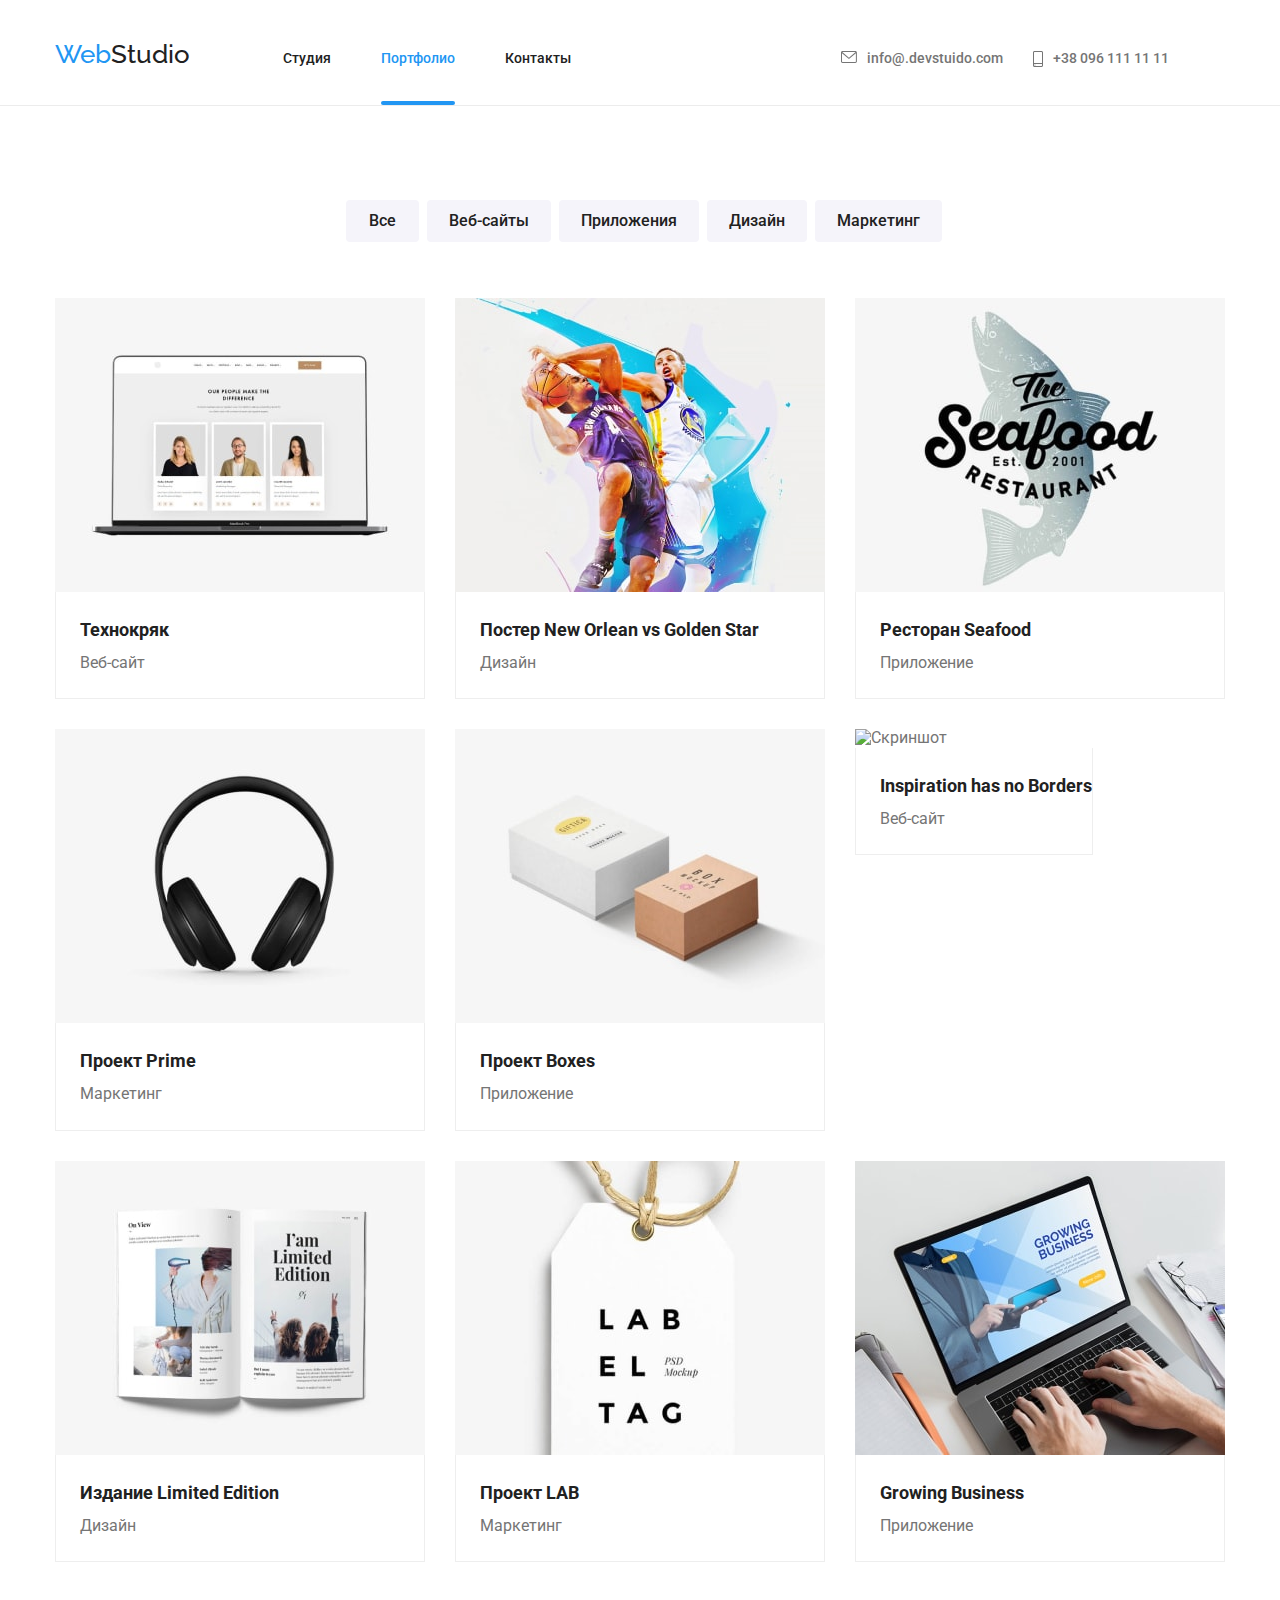
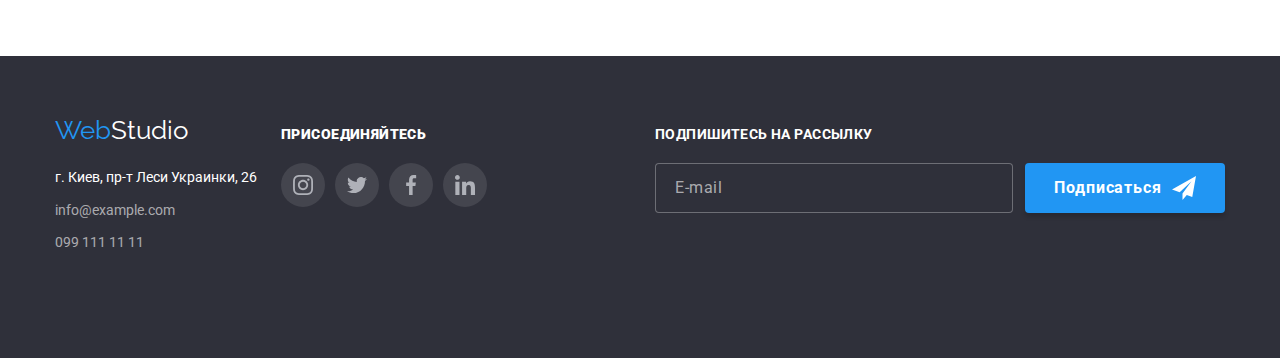
==== commit 5c455b65: "1" ====
--- a/portfolio.html
+++ b/portfolio.html
@@ -222,8 +222,8 @@
                 <div class="image-container">
                   <img
                     class="product-image"
-                    src="./images/images_homework2/insp-1x.jpg"
-                    srcset="./images/images_homework2/insp-1x.jpg 1x, ./images/images_homework2/insp-2x.jpg 2x"
+                    src="./images/images_homework2/limited-1x.jpg"
+                    srcset="./images/images_homework2/limited-1x.jpg 1x, ./images/images_homework2/limited-2x.jpg 2x"
                     alt="Фотография книги"
                     sizes="(max-width: 379px) 450px, (max-width: 767) 354px, (min-width: 768px) 370px"
                   />
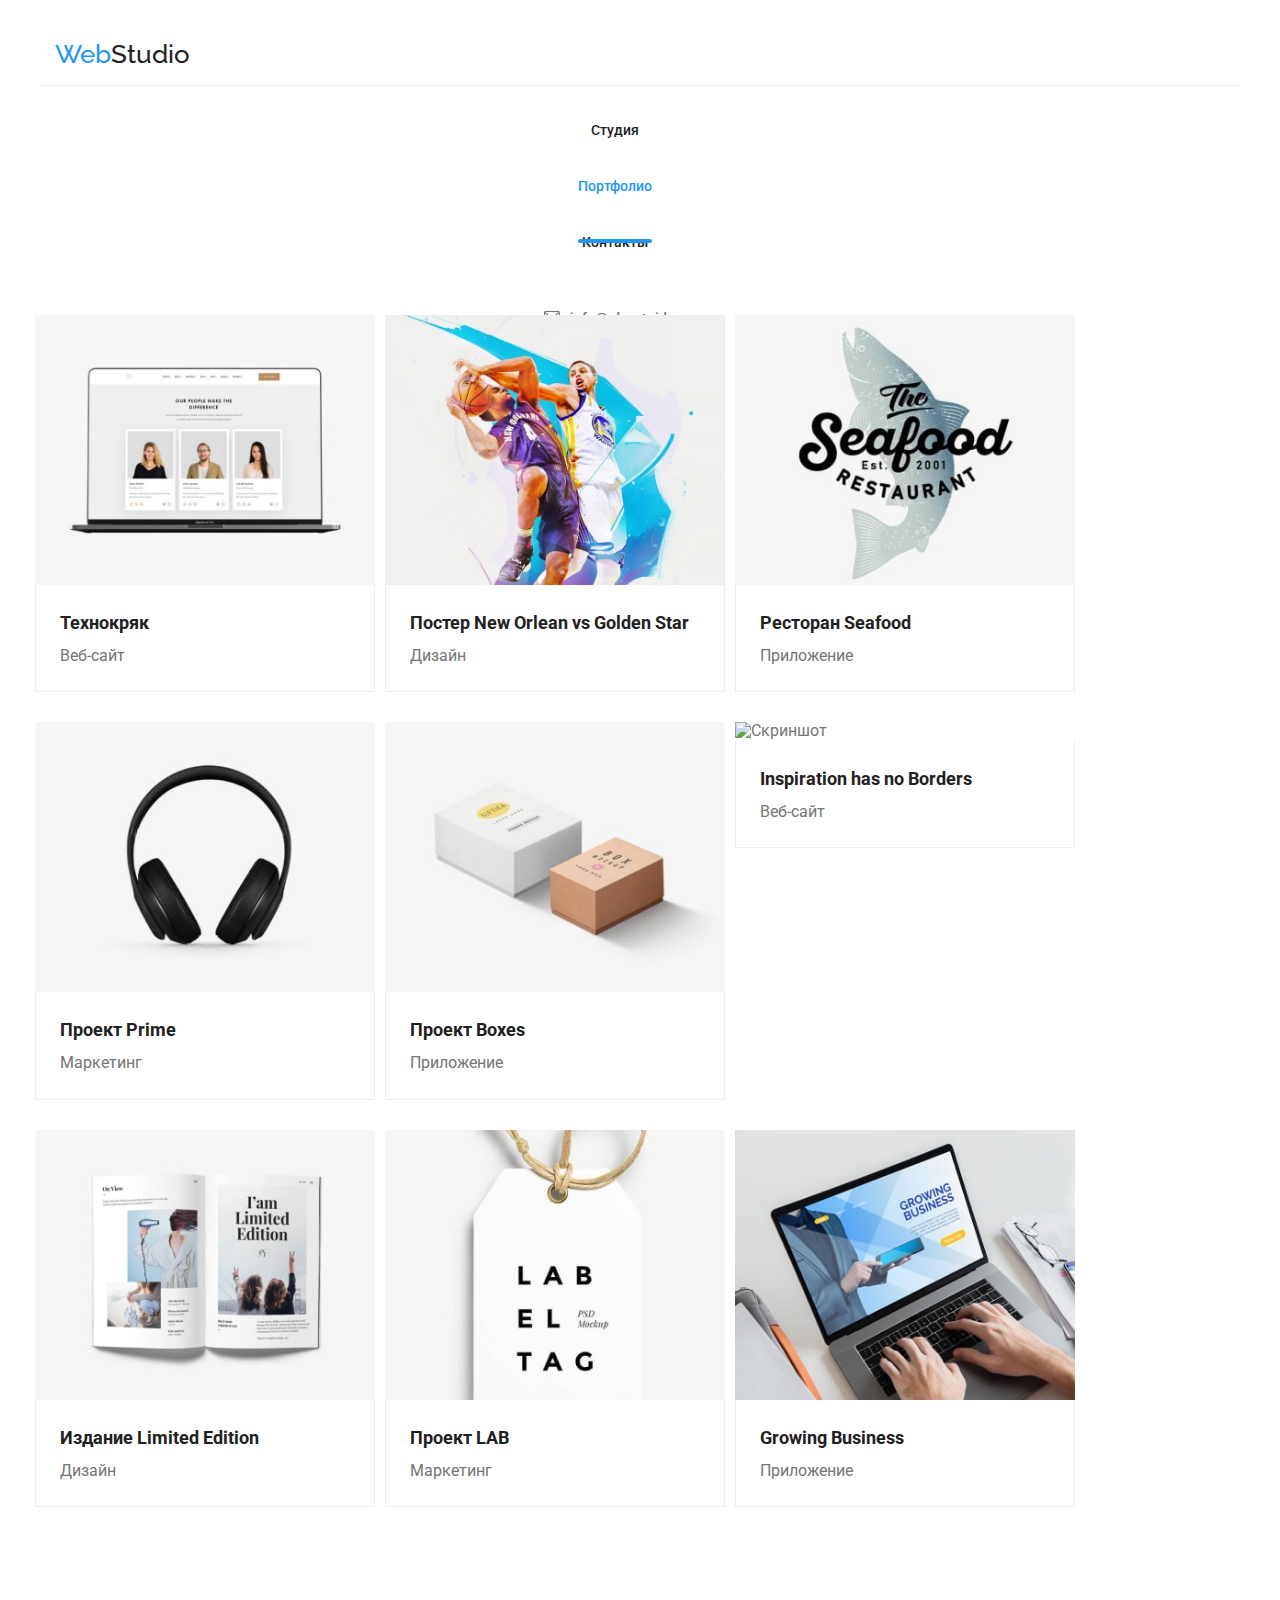
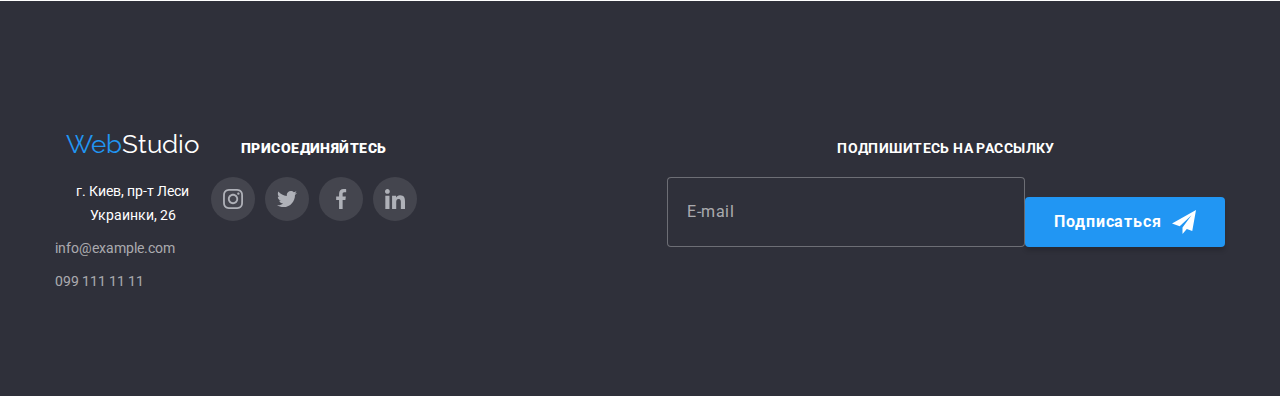
==== commit df83321a: "1" ====
--- a/portfolio.html
+++ b/portfolio.html
@@ -73,8 +73,8 @@
                 <div class="image-container">
                   <img
                     class="product-image"
-                    src="./images/images_homework2/techno-1x.jpg"
-                    srcset="./images/images_homework2/techno-1x.jpg 1x, ./images/images_homework2/techno-2x.jpg 2x"
+                    src="./images/images_homework2/desktop/techno-1x.jpg"
+                    srcset="./images/images_homework2/desktop/techno-1x.jpg 1x, ./images/images_homework2/desktop/techno-2x.jpg 2x"
                     alt="Картинка веб-сайта"
                     sizes="(max-width: 379px) 450px, (max-width: 767) 354px, (min-width: 768px) 370px"
                   />
@@ -98,7 +98,7 @@
                   <img
                     class="product-image"
                     src="./images/images_homework2/techno-1x.jpg"
-                    srcset="./images/images_homework2/poster-1x.jpg 1x, ./images/images_homework2/poster-2x.jpg 2x"
+                    srcset="./images/images_homework2/desktop/poster-1x.jpg 1x, ./images/images_homework2/desktop/poster-2x.jpg 2x"
                     alt="Постер баскетбольной игры"
                     sizes="(max-width: 379px) 450px, (max-width: 767) 354px, (min-width: 768px) 370px"
                   />
@@ -122,8 +122,8 @@
                 <div class="image-container">
                   <img
                     class="product-image"
-                    src="./images/images_homework2/restr-1x.jpg"
-                    srcset="./images/images_homework2/restr-1x.jpg 1x, ./images/images_homework2/restr-2x.jpg 2x"
+                    src="./images/images_homework2/desktop/restr-1x.jpg"
+                    srcset="./images/images_homework2/desktop/restr-1x.jpg 1x, ./images/images_homework2/desktop/restr-2x.jpg 2x"
                     sizes="(max-width: 379px) 450px, (max-width: 767) 354px, (min-width: 768px) 370px"
                     alt="Логотип ресторана"
                   />
@@ -148,7 +148,7 @@
                   <img
                     class="product-image"
                     src="./images/images_homework2/prime-1x.jpg"
-                    srcset="./images/images_homework2/prime-1x.jpg 1x, ./images/images_homework2/prime-2x.jpg 2x"
+                    srcset="./images/images_homework2/desktop/prime-1x.jpg 1x, ./images/images_homework2/desktop/prime-2x.jpg 2x"
                     alt="Фотография наушников"
                     sizes="(max-width: 379px) 450px, (max-width: 767) 354px, (min-width: 768px) 370px"
                   />
@@ -173,7 +173,7 @@
                   <img
                     class="product-image"
                     src="./images/images_homework2/boxes-1x.jpg"
-                    srcset="./images/images_homework2/boxes-1x.jpg 1x, ./images/images_homework2/boxes-2x.jpg 2x"
+                    srcset="./images/images_homework2/desktop/boxes-1x.jpg 1x, ./images/images_homework2/desktop/boxes-2x.jpg 2x"
                     alt="Фотографии коробок"
                     sizes="(max-width: 379px) 450px, (max-width: 767) 354px, (min-width: 768px) 370px"
                   />
@@ -197,8 +197,8 @@
                 <div class="image-container">
                   <img
                     class="product-image"
-                    src="./images/images_homework2/insp-1x.jpg"
-                    srcset="./images/images_homework2/insp-1x.jpg 1x, ./images/images_homework2/insp-2x.jpg 2x"
+                    src="./images/images_homework2/desktop/insp-1x.jpg"
+                    srcset="./images/images_homework2/desktop/insp-1x.jpg 1x, ./images/images_homework2/desktop/insp-2x.jpg 2x"
                     alt="Скриншот"
                     sizes="(max-width: 379px) 450px, (max-width: 767) 354px, (min-width: 768px) 370px"
                   />
@@ -222,8 +222,8 @@
                 <div class="image-container">
                   <img
                     class="product-image"
-                    src="./images/images_homework2/limited-1x.jpg"
-                    srcset="./images/images_homework2/limited-1x.jpg 1x, ./images/images_homework2/limited-2x.jpg 2x"
+                    src="./images/images_homework2/desktop/limited-1x.jpg"
+                    srcset="./images/images_homework2/desktop/limited-1x.jpg 1x, ./images/images_homework2/desktop/limited-2x.jpg 2x"
                     alt="Фотография книги"
                     sizes="(max-width: 379px) 450px, (max-width: 767) 354px, (min-width: 768px) 370px"
                   />
@@ -247,8 +247,8 @@
                 <div class="image-container">
                   <img
                     class="product-image"
-                    src="./images/images_homework2/lab-1x.jpg"
-                    srcset="./images/images_homework2/lab-1x.jpg 1x, ./images/images_homework2/lab-2x.jpg 2x"
+                    src="./images/images_homework2/desktop/lab-1x.jpg"
+                    srcset="./images/images_homework2/desktop/lab-1x.jpg 1x, ./images/images_homework2/desktop/lab-2x.jpg 2x"
                     sizes="(max-width: 379px) 450px, (max-width: 767) 354px, (min-width: 768px) 370px"
                     alt="Фотография ярлыка"
                   />
@@ -272,8 +272,8 @@
                 <div class="image-container">
                   <img
                     class="product-image"
-                    src="./images/images_homework2/busn-1x.jpg"
-                    srcset="./images/images_homework2/busn-1x.jpg 1x, ./images/images_homework2/busn-2x.jpg 2x"
+                    src="./images/images_homework2/desktop/busn-1x.jpg"
+                    srcset="./images/images_homework2/desktop/busn-1x.jpg 1x, ./images/images_homework2/desktop/busn-2x.jpg 2x"
                     sizes="(max-width: 379px) 450px, (max-width: 767) 354px, (min-width: 768px) 370px"
                     alt="Фотография ноутбука"
                   />
--- a/css/main.min.css
+++ b/css/main.min.css
@@ -1,2 +1,2 @@
-html{box-sizing:border-box}*,*::before,*::after{box-sizing:inherit}img{display:block;height:auto;max-width:100%}*{margin:0;padding:0}ul{list-style:none}h2,h3{color:#212121}body,header{font-family:"Roboto", sans-serif;color:#757575}a:active{color:#2196f3}address{font-style:normal}a{color:inherit;text-decoration:none}.hidden{display:none}.section-padding{padding-bottom:94px}.visually-hidden{position:absolute !important;clip:rect(1px 1px 1px 1px);clip:rect(1px, 1px, 1px, 1px);padding:0 !important;border:0 !important;height:1px !important;width:1px !important;overflow:hidden}.general-button{background-color:#2196f3;min-width:200px;color:#fff;border-radius:4px;border:0;box-shadow:0px 4px 4px rgba(0,0,0,0.15);border-radius:4px;font-family:"Roboto", sans-serif;font-style:normal;font-weight:700;font-size:16px;line-height:1.875;padding-top:10px;padding-bottom:10px;letter-spacing:0.06em}.general-button:hover{cursor:pointer}.container{width:100%px;padding-left:15px;padding-right:15px;margin-left:auto;margin-right:auto}@media (min-width: 480px) and (max-width: 1199px){.container{width:768px}}@media (min-width: 1200px){.container{width:1200px}}.social-network__icon-link{height:44px;width:44px;display:flex;align-items:center;justify-content:center;border-radius:50%;transition:background-color 250ms cubic-bezier(0.4, 0, 0.2, 1);fill:#afb1b8}.icon-item:not(:first-child){margin-left:10px}.icon-list{margin:0;display:inline-flex;padding:0}.social-network__icon-link:hover .social-network__icon-svg,.social-network__icon-link:focus .social-network__icon-svg{fill:#ffffff}.social-network__icon-link:hover,.social-network__icon-link:focus{background-color:#2196f3}.logo{font-size:26px;font-family:"Raleway", serif;color:#212121;margin-right:93px}.footer .logo{color:#fff}.div-logo{margin-bottom:20px}.nav{display:flex;align-items:center}.nav-link{flex-basis:calc(100% - 100px / 3);margin-right:50px}.nav-links{display:flex}.nav .nav-current-link::after{position:absolute;display:block;width:100%;background:#2196f3;border-radius:2px;height:4px;content:"";bottom:0}.nav .nav-current-link{position:relative;padding-bottom:39px}.nav ul{color:#212121}.nav-current{color:#2196f3}@media (min-width: 480px) and (max-width: 1199px){.nav .nav-current-link{padding-bottom:49px}}.logo span{color:#2196f3}.section-header{font-weight:700;font-size:36px;line-height:1.27;text-align:center;margin-bottom:50px}.footer{background-color:#2f303a;color:#fff;padding-top:60px}.footer-contact:hover,.footer-contact:focus{color:#2196f3}.footer span{color:#2196f3}.footer-contact{font-size:14px;line-height:1.7;display:flex;flex-direction:column;align-items:center;color:rgba(255,255,255,0.6);margin-bottom:9px;transition:color 250ms cubic-bezier(0.4, 0, 0.2, 1)}.footer-header{font-family:"Roboto", sans-serif;font-size:14px;font-style:normal;font-weight:700;line-height:1.14;letter-spacing:0.03em;text-align:left;text-transform:uppercase;color:#ffffff;margin-bottom:20px}.footer-icon{fill:#ffffff}.footer-link{background-color:rgba(255,255,255,0.1)}.footer_form-button{display:inline-flex}.footer-signup__button{margin-left:12px;display:flex;justify-content:center;align-items:center}.footer-input{width:358px;padding-top:15px;padding-bottom:15px;background-color:#2f303a;padding-left:15px;border:1px solid rgba(255,255,255,0.3);box-sizing:border-box;border-radius:4px}.footer-input .social-network,.footer-input .footer-newsletter{margin-left:30px}.footer-input::placeholder{font-family:"Roboto", sans-serif;font-style:normal;font-weight:400;font-size:16px;line-height:1.25;display:flex;align-items:center;letter-spacing:0.03em;color:rgba(255,255,255,0.6)}.footer-input:hover,.footer-input:focus{color:#ffffff}.footer-form__icon{width:24px;height:24px;fill:#ffffff;margin-left:10px}.footer-adress{color:#ffffff}@media (max-width: 479px){.footer .footer-section__whole,.footer .section__social-network{align-items:baseline;text-align:center}.footer .social-network{margin-left:0}.footer .logo{margin-right:0}.footer .footer-header{margin-top:80px;text-align:center}.footer .footer-newsletter{display:flex;flex-direction:column;justify-content:center}.footer .footer-signup__button{margin-left:0;display:inline-flex;margin-top:20px}.footer .footer-form__icon{align-items:center}}@media (min-width: 480px) and (max-width: 1199px){.footer .footer_logo_and_social{display:flex;align-items:baseline;justify-content:center}.footer .footer-signup__button{margin-top:20px;margin-left:auto;margin-right:auto}.footer .footer-email__form{text-align:center}.footer .div_logo-nav,.footer .section__social-network{flex-basis:calc(100% / 2 - 30px)}.footer .div-logo,.footer .footer-header,.footer .section__social-network{text-align:center}.footer .logo{margin-right:0}}@media (min-width: 1200px){.footer-email__form{display:flex}.footer-contact{align-items:flex-start}.footer .footer_logo_and_social,.footer .footer-section__whole,.footer .section__social-network{display:flex;align-items:baseline;flex-basis:calc(100% - 60px / 3)}}.footer .social-network__icon-svg{height:20px;width:20px;fill:#afb1b8;transition:fill 250ms cubic-bezier(0.4, 0, 0.2, 1);background-color:transparent}.header-logo{color:#212121;margin-top:15px}.header{padding-bottom:36px}@media (min-width: 480px){.nav,.header-contacts{font-size:14px;line-height:1.14;font-weight:500}}header a{transition:color 250ms cubic-bezier(0.4, 0, 0.2, 1)}header a:hover,header a:focus{color:#2196f3}.header-contacts{display:flex;position:relative}.header-contacts__list{display:flex;margin-left:220px}.header-contact__item{margin-right:30px}.header-item:not(:last-child){margin-right:50px}.portfolio-header{margin-bottom:94px;border-bottom:1px solid #ececec}.header__icon{fill:currentColor;margin-right:10px;margin-top:px;transition:fill 250ms cubic-bezier(0.4, 0, 0.2, 1)}.header-contacts:hover,.header-contacts:focus{color:#2196f3;fill:#2196f3}.container-nav,.nav_contacts{display:flex;align-items:center;padding-top:24px;font-size:18px;line-height:1.16;font-weight:500}@media (max-width: 479px){.container-nav,.nav_contacts{padding-top:0px}.container-nav{padding-bottom:16px;border-bottom:1px solid #ececec}.header-contacts__list{text-align:center;margin:0;margin-top:60px;margin-bottom:60px}.header-contact__item:not(:first-child){margin-top:16px;margin-left:10px}.nav-link:not(:first-child){margin-top:40px}.header-contacts__list,.nav-links{display:flex;flex-direction:column}.nav_contacts{text-align:center;position:absolute;display:flex;flex-direction:column;width:100%;left:55%;transform:translatex(-55%);top:12%;background-color:white}}@media (min-width: 480px) and (max-width: 1199px){.portfolio-header{margin-bottom:30px}.header-contacts__list{display:flex;align-items:flex-start;flex-direction:column;margin-left:0}.header-contact__item:not(:last-child){margin-bottom:10px}}.modal{position:absolute;font-family:"Roboto", sans-serif;font-size:16px;font-style:normal;font-weight:400;line-height:1.16;letter-spacing:0.01em;text-align:left;padding:40px 39px 40px 41px;top:50%;left:50%;transform:translate(-50%, -50%);background-color:#ffffff}.modal-close-button{display:flex;justify-content:center;align-items:center;position:absolute;top:0;right:0;width:30px;height:30px;margin-top:8px;margin-right:8px;border-radius:50%;border:1px solid rgba(0,0,0,0.1);transition:fill 250ms cubic-bezier(0.4, 0, 0.2, 1);background-color:#fff}.modal-close-button:hover,.modal-close-button:hover{fill:#2196f3;cursor:pointer}@media (max-width: 1199px){.modal{max-width:450px;max-height:609px;width:100%;height:100%}}@media (max-width: 1199px) and (min-width: 1200px){.modal{min-width:528px;min-height:581px}}.clients-section{padding-top:94px}.clients-icon__list{display:flex}@media (max-width: 479px){.clients-section{padding-top:60px;padding-bottom:60px}.clients-icon__list{flex-wrap:wrap}.clients-item{flex-basis:calc((100% - 30px) / 2)}.clients-item:nth-child(even){margin-left:30px}.clients-item:nth-child(n+3){margin-top:30px}}@media (min-width: 480px) and (max-width: 1199px){.clients-section{padding-top:30px;padding-bottom:30px}.clients-icon__list{flex-wrap:wrap}.clients-item{flex-basis:calc((100% - 60px) / 3)}.clients-item:not(:nth-child(3n+1)){margin-left:30px}.clients-item:nth-child(n+4){margin-top:30px}}@media (min-width: 1200px){.clients-item{flex-basis:calc(100% - 150px / 6)}.clients-item:not(:last-child){margin-right:30px}}.clients-link{display:flex;justify-content:center;align-items:center;height:90px;border:1px solid #afb1b8;border-radius:4px;fill:#afb1b8;transition:border 250ms cubic-bezier(0.4, 0, 0.2, 1)}.clients-icon{transition:fill 250ms cubic-bezier(0.4, 0, 0.2, 1)}.clients-link:hover,.clients-link:focus{border:1px solid #2196f3;fill:#2196f3}.hero-header{font-size:44px;line-height:1.4;font-weight:900;text-align:center;color:#fff;text-transform:uppercase;margin-bottom:30px}.hero-section{height:100%;margin-left:auto;margin-right:auto;max-width:480px;background-image:linear-gradient(rgba(47,48,58,0.4), rgba(47,48,58,0.4)),url(../images/images_homework4/Img.jpg);background-position:center;background-repeat:no-repeat;background-color:#2f303a;text-align:center}@media (min-width: 1200px){.hero-section{max-width:1600px;background-size:1600px}}.container-hero{margin-bottom:0;max-width:680px;margin-left:auto;margin-right:auto;padding-top:200px;padding-bottom:200px}.qualities{padding-top:94px}.qualities-header{font-size:14px;font-weight:700;line-height:1.14;margin-bottom:10px;text-transform:uppercase}.qualities-paragraph{font-weight:400;font-size:14px;line-height:1.71;color:#757575}@media (min-width: 768px){.qualities-list{display:flex;flex-wrap:wrap;margin-left:-30px;margin-top:-30px}.qualities-item{flex-basis:calc((100% / 2) - 30px);margin-left:30px;margin-top:30px}}@media (min-width: 1200px){.qualities-list{display:flex}.qualities-item{flex-basis:calc((100% / 4) - 30px)}}.qualities-item::before{content:"";display:block;max-width:100%;height:120px;margin-bottom:30px;background-color:#f5f4fa;background-repeat:no-repeat;background-position:center}.logo-antenna::before{background-image:url(../images/icons-homework4/antenna.svg)}.logo-clock::before{background-image:url(../images/icons-homework4/clock.svg)}.logo-diagram::before{background-image:url(../images/icons-homework4/diagram.svg)}.logo-astronaut::before{background-image:url(../images/icons-homework4/astronaut.svg)}.index-product-image__container{position:relative;width:370px}.index-product-overlay__container{display:flex;justify-content:center;align-items:center;position:absolute;bottom:0;width:100%;height:70px;background-color:rgba(47,48,58,0.8)}.index-product-overlay{text-transform:uppercase;font-family:"Roboto", sans-serif;font-size:14px;font-style:normal;font-weight:700;line-height:1.14px;letter-spacing:0.03em;text-align:center;color:#fff}.index-services__section{display:none}@media (min-width: 1200px){.index-services__section{display:block}}.team{background-color:#f5f4fa;padding-top:94px}.team-card{background-color:#ffffff;box-shadow:0px 1px 3px rgba(0,0,0,0.12),0px 1px 1px rgba(0,0,0,0.14),0px 2px 1px rgba(0,0,0,0.2);border-radius:0px 0px 4px 4px;text-align:center}.team.container{padding-left:0px;padding-right:0px}@media (max-width: 479px){.team .team-card:not(:first-child){margin-top:20px}.team .icon-list{padding-bottom:24px}.team img{width:100%}}@media (min-width: 480px) and (max-width: 1199px){.team img{width:100%}.team-cards{display:flex;flex-wrap:wrap;margin-top:-30px;margin-bottom:-30px}.team-card{margin:15px;flex-basis:calc((100% / 2) - 30px)}}@media (min-width: 1200px){.team-cards{display:flex;flex-wrap:wrap;flex-basis:calc(100% / 4 - 90px)}.team-card{padding-bottom:30px}.team-card:not(:first-child){margin-left:30px}}.team-card p{margin-top:10px;margin-bottom:16px}.names-header{font-weight:500;font-size:16px;line-height:1.17;color:#212121;margin-top:30px}.names-paragraph{font-weight:400;font-size:16px;line-height:1.17}.portfolio-button{min-width:73px;color:#212121;line-height:1.6;font-size:16px;background-color:#f5f4fa;font-weight:500;margin-left:8px;border-radius:4px;padding:8px 22px;border:none;transition:background-color 250ms cubic-bezier(0.4, 0, 0.2, 1),color 250ms cubic-bezier(0.4, 0, 0.2, 1),box-shadow 250ms cubic-bezier(0.4, 0, 0.2, 1)}.portfolio-button:hover,.portfolio-button:focus{background-color:#2196f3;color:#fff;box-shadow:0px 3px 1px rgba(0,0,0,0.1),0px 1px 2px rgba(0,0,0,0.08),0px 2px 2px rgba(0,0,0,0.12);cursor:pointer}.buttons-list{display:flex;justify-content:center}.buttons-container{padding-bottom:0;margin-bottom:56px}@media (max-width: 479px){.buttons-list{display:flex;flex-wrap:wrap;justify-content:flex-start;text-align:start}.buttons-list__item{margin-top:10px}}.product-header{font-weight:700;font-size:18px;line-height:2;margin-left:24px;margin-top:0}.product-type{font-weight:normal;font-size:16px;line-height:1.9;margin-left:24px}.product-products{list-style:none}.product-card{margin-top:30px;margin-left:30px;transition:box-shadow 250ms cubic-bezier(0.4, 0, 0.2, 1)}.product-card:hover,.product-card:focus{box-shadow:0px 1px 1px rgba(0,0,0,0.12),0px 4px 4px rgba(0,0,0,0.06),1px 4px 6px rgba(0,0,0,0.16)}.product-images{display:flex;justify-content:space-between}.card-set{display:flex;flex-wrap:wrap;margin-top:-30px;margin-left:-30px}@media (min-width: 480px) and (max-width: 1199px){.card-set{display:flex;flex-wrap:wrap}.product-card{flex-basis:calc(100% / 2 - 30px);margin:0;margin-top:30px;margin-left:10px}}.card-border{border-left:1px solid #eeeeee;border-right:1px solid #eeeeee;border-bottom:1px solid #eeeeee;padding-bottom:20px;padding-top:20px}.image-container{position:relative}.portfolio--product-overlay__container{position:absolute;display:flex;justify-content:center;align-items:center;background-color:rgba(33,150,243,0.9);padding-left:24px;padding-right:24px;opacity:0;transition:opacity 250ms cubic-bezier(0.4, 0, 0.2, 1),height 250ms cubic-bezier(0.4, 0, 0.2, 1);bottom:0;width:100%;height:0px}.portfolio--product-overlay{font-family:"Roboto", sans-serif;font-size:18px;font-style:normal;font-weight:400;line-height:1.55;letter-spacing:0.03em;text-align:left;color:#fff}.link-product-card:hover .portfolio--product-overlay__container,.link-product-card:focus .portfolio--product-overlay__container{opacity:1;height:294px}.backdrop{position:fixed;top:0;left:0;width:100%;height:100%;background-color:rgba(0,0,0,0.2)}.backdrop.is-hidden{opacity:0;pointer-events:none}.modal-header{font-family:"Roboto", sans-serif;font-size:20px;font-style:normal;font-weight:700;line-height:1.15;letter-spacing:0.03em;text-align:center;margin-bottom:12px}.modal__contract-checkbox{font-family:"Roboto", sans-serif;font-size:14px;font-style:normal;font-weight:400;line-height:1.71;letter-spacing:0.03em}.modal__contract-checkbox-link{text-decoration:underline;color:#188ce8}.modal-textarea::placeholder{font-family:"Roboto", sans-serif;font-style:normal;font-weight:400;font-size:14px;line-height:1.14;letter-spacing:0.01em}.modal-textarea{height:120px;width:100%;resize:none;padding:12px 16px;margin-bottom:25px;border:1px solid rgba(33,33,33,0.2);border-radius:4px;transition:border-color 250ms cubic-bezier(0.4, 0, 0.2, 1)}.modal-input__container{position:relative;display:flex;flex-direction:column}.modal-label{margin-bottom:4px;font-family:"Roboto", sans-serif;font-style:normal;font-weight:400;font-size:12px;line-height:1.14;letter-spacing:0.01em;display:flex;flex-direction:column}.modal-icon{position:absolute;top:50%;transform:translateY(-50%);left:13px;width:18px;height:18px;transition:fill 250ms cubic-bezier(0.4, 0, 0.2, 1)}.modal-submit__button{display:block;margin-left:auto;margin-right:auto}.modal-input__container:focus svg,.modal-input__container:hover svg,.modal-input__container:hover .modal-input,.modal-input__container:focus .modal-input,.modal-input__container:hover .modal-textarea,.modal-input__container:focus .modal-textarea{fill:#2196f3;border-color:#2196f3}.modal-checkbox__input:checked+.custom-checkbox{border-color:#2196f3;background-image:url(../images/images-homework-6/vector.svg);background-color:#2196f3;background-size:auto;background-repeat:no-repeat}.modal-checkbox__submit{position:relative;padding-left:30px;margin-bottom:30px}.custom-checkbox{position:absolute;display:block;left:0;bottom:50%;transform:translateY(50%);width:16px;height:15px;border:2px solid #212121;border-radius:3px}.modal-input{border:1px solid rgba(33,33,33,0.2);border-radius:4px;padding-left:40px;height:40px;margin-bottom:10px;transition:border-color 250ms cubic-bezier(0.4, 0, 0.2, 1)}.mob_menu-button{display:inline-flex;padding:0;margin:0;background:none;background-color:transparent;border:none;display:none;position:absolute;right:0;top:0;margin-top:10px;margin-right:15px}@media screen and (max-width: 479px){.mob_menu-button{display:block}}.mob_menu-button:hover .mob_icons,.mob_menu-button:focus .mob_icons{fill:#2196f3}.mob_icon-cross{display:none}.mob_menu-button.is-open .mob_icon-menu{display:none}.mob_menu-button.is-open .mob_icon-cross{display:block}
+html{box-sizing:border-box;width:100%}*,*::before,*::after{box-sizing:inherit}img{display:block;height:auto;max-width:100%}*{margin:0;padding:0}ul{list-style:none}h2,h3{color:#212121}body,header{font-family:"Roboto", sans-serif;color:#757575}a:active{color:#2196f3}address{font-style:normal}a{color:inherit;text-decoration:none}.hidden{display:none}.section-padding{padding-bottom:94px}.visually-hidden{position:absolute !important;clip:rect(1px 1px 1px 1px);clip:rect(1px, 1px, 1px, 1px);padding:0 !important;border:0 !important;height:1px !important;width:1px !important;overflow:hidden}.general-button{background-color:#2196f3;min-width:200px;color:#fff;border-radius:4px;border:0;box-shadow:0px 4px 4px rgba(0,0,0,0.15);border-radius:4px;font-family:"Roboto", sans-serif;font-style:normal;font-weight:700;font-size:16px;line-height:1.875;padding-top:10px;padding-bottom:10px;letter-spacing:0.06em}.general-button:hover{cursor:pointer}.container{width:100%;padding-left:15px;padding-right:15px;margin-left:auto;margin-right:auto}@media (min-width: 768px){.container{width:768px}}@media (min-width: 768px) and (max-width: 767px){.container{width:768px}}@media (min-width: 1200px){.container{width:1200px}}@media (max-width: 767px){.container{width:480px;margin-left:auto;margin-right:auto}}.social-network__icon-link{height:44px;width:44px;display:flex;align-items:center;justify-content:center;border-radius:50%;transition:background-color 250ms cubic-bezier(0.4, 0, 0.2, 1);fill:#afb1b8}.icon-item:not(:first-child){margin-left:10px}.icon-list{margin:0;display:inline-flex;padding:0}.social-network__icon-link:hover .social-network__icon-svg,.social-network__icon-link:focus .social-network__icon-svg{fill:#ffffff}.social-network__icon-link:hover,.social-network__icon-link:focus{background-color:#2196f3}.logo{font-size:26px;font-family:"Raleway", serif;color:#212121;margin-right:93px}.footer .logo{color:#fff}.div-logo{margin-bottom:20px}.nav{display:flex;align-items:center}.nav-link{flex-basis:calc(100% - 100px / 3);margin-right:50px}.nav-links{display:flex}.nav .nav-current-link::after{position:absolute;display:block;width:100%;background:#2196f3;border-radius:2px;height:4px;content:"";bottom:0}.nav .nav-current-link{position:relative;padding-bottom:39px}.nav ul{color:#212121}.nav-current{color:#2196f3}@media (min-width: 768px){.nav .nav-current-link{padding-bottom:49px}}.logo span{color:#2196f3}.section-header{font-weight:700;font-size:36px;line-height:1.27;text-align:center;margin-bottom:50px}.footer{background-color:#2f303a;color:#fff;padding-top:60px}.footer-contact:hover,.footer-contact:focus{color:#2196f3}.footer span{color:#2196f3}.footer-contact{font-size:14px;line-height:1.7;display:flex;flex-direction:column;align-items:center;color:rgba(255,255,255,0.6);margin-bottom:9px;transition:color 250ms cubic-bezier(0.4, 0, 0.2, 1)}.footer-header{font-family:"Roboto", sans-serif;font-size:14px;font-style:normal;font-weight:700;line-height:1.14;letter-spacing:0.03em;text-align:left;text-transform:uppercase;color:#ffffff;margin-bottom:20px}.footer-icon{fill:#ffffff}.footer-link{background-color:rgba(255,255,255,0.1)}.footer_form-button{display:inline-flex}.footer-signup__button{margin-left:12px;display:flex;justify-content:center;align-items:center}.footer-input{width:358px;padding-top:15px;padding-bottom:15px;background-color:#2f303a;padding-left:15px;border:1px solid rgba(255,255,255,0.3);box-sizing:border-box;border-radius:4px}.footer-input .social-network,.footer-input .footer-newsletter{margin-left:30px}.footer-input::placeholder{font-family:"Roboto", sans-serif;font-style:normal;font-weight:400;font-size:16px;line-height:1.25;display:flex;align-items:center;letter-spacing:0.03em;color:rgba(255,255,255,0.6)}.footer-input:hover,.footer-input:focus{color:#ffffff}.footer-form__icon{width:24px;height:24px;fill:#ffffff;margin-left:10px}.footer-adress{color:#ffffff}@media (min-width: 480px){.footer .footer-section__whole,.footer .section__social-network{align-items:baseline;text-align:center}.footer .social-network{margin-left:0}.footer .logo{margin-right:0}.footer .footer-header{margin-top:80px;text-align:center}.footer .footer-newsletter{display:flex;flex-direction:column;justify-content:center}.footer .footer-signup__button{margin-left:0;display:inline-flex;margin-top:20px}.footer .footer-form__icon{align-items:center}}@media (min-width: 768px) and (max-width: 767px){.footer .footer_logo_and_social{display:flex;align-items:baseline;justify-content:center}.footer .footer-signup__button{margin-top:20px;margin-left:auto;margin-right:auto}.footer .footer-email__form{text-align:center}.footer .div_logo-nav,.footer .section__social-network{flex-basis:calc(100% / 2 - 30px)}.footer .div-logo,.footer .footer-header,.footer .section__social-network{text-align:center}.footer .logo{margin-right:0}}@media (min-width: 1200px){.footer-email__form{display:flex}.footer-contact{align-items:flex-start}.footer .footer_logo_and_social,.footer .footer-section__whole,.footer .section__social-network{display:flex;align-items:baseline;flex-basis:calc(100% - 60px / 3)}}.footer .social-network__icon-svg{height:20px;width:20px;fill:#afb1b8;transition:fill 250ms cubic-bezier(0.4, 0, 0.2, 1);background-color:transparent}.header-logo{color:#212121;margin-top:15px}.header{padding-bottom:36px}@media (min-width: 480px){.nav,.header-contacts{font-size:14px;line-height:1.14;font-weight:500}}header a{transition:color 250ms cubic-bezier(0.4, 0, 0.2, 1)}header a:hover,header a:focus{color:#2196f3}.header-contacts{display:flex;position:relative}.header-contacts__list{display:flex;margin-left:220px}.header-contact__item{margin-right:30px}.header-item:not(:last-child){margin-right:50px}.portfolio-header{margin-bottom:94px;border-bottom:1px solid #ececec}.header__icon{fill:currentColor;margin-right:10px;margin-top:px;transition:fill 250ms cubic-bezier(0.4, 0, 0.2, 1)}.header-contacts:hover,.header-contacts:focus{color:#2196f3;fill:#2196f3}.container-nav,.nav_contacts{display:flex;align-items:center;padding-top:24px;font-size:18px;line-height:1.16;font-weight:500}@media (min-width: 480px){.container-nav{padding-bottom:16px;border-bottom:1px solid #ececec}.header-contacts__list{text-align:center;margin:0;margin-top:60px;margin-bottom:60px}.header-contact__item:not(:first-child){margin-top:16px;margin-left:10px}.nav-link:not(:first-child){margin-top:40px}.header-contacts__list,.nav-links{display:flex;flex-direction:column}.nav_contacts{text-align:center;position:absolute;display:flex;flex-direction:column;width:100%;left:55%;transform:translatex(-55%);top:11%;background-color:white}}@media (min-width: 768px) and (max-width: 767px){.portfolio-header{margin-bottom:30px}.header-contacts__list{display:flex;align-items:flex-start;flex-direction:column;margin-left:0}.header-contact__item:not(:last-child){margin-bottom:10px}}.modal{position:absolute;font-family:"Roboto", sans-serif;font-size:16px;font-style:normal;font-weight:400;line-height:1.16;letter-spacing:0.01em;text-align:left;padding:40px 39px 40px 41px;top:50%;left:50%;transform:translate(-50%, -50%);background-color:#ffffff}.modal-close-button{display:flex;justify-content:center;align-items:center;position:absolute;top:0;right:0;width:30px;height:30px;margin-top:8px;margin-right:8px;border-radius:50%;border:1px solid rgba(0,0,0,0.1);transition:fill 250ms cubic-bezier(0.4, 0, 0.2, 1);background-color:#fff}.modal-close-button:hover,.modal-close-button:hover{fill:#2196f3;cursor:pointer}.clients-section{padding-top:94px}.clients-icon__list{display:flex}.clients-section{padding-top:60px;padding-bottom:60px}.clients-icon__list{flex-wrap:wrap}.clients-item{flex-basis:calc((100% - 30px) / 2)}.clients-item:nth-child(even){margin-left:30px}.clients-item:nth-child(n+3){margin-top:30px}@media (min-width: 768px){.clients-section{padding-top:30px;padding-bottom:30px}.clients-icon__list{flex-wrap:wrap}.clients-item{flex-basis:calc((100% - 60px) / 3)}.clients-item:not(:nth-child(3n+1)){margin-left:30px}.clients-item:nth-child(n+4){margin-top:30px}}@media (min-width: 1200px){.clients-item{flex-basis:calc(100% - 150px / 6)}.clients-item:not(:last-child){margin-right:30px}}.clients-link{display:flex;justify-content:center;align-items:center;height:90px;border:1px solid #afb1b8;border-radius:4px;fill:#afb1b8;transition:border 250ms cubic-bezier(0.4, 0, 0.2, 1)}.clients-icon{transition:fill 250ms cubic-bezier(0.4, 0, 0.2, 1)}.clients-link:hover,.clients-link:focus{border:1px solid #2196f3;fill:#2196f3}.hero-header{font-size:44px;line-height:1.4;font-weight:900;text-align:center;color:#fff;text-transform:uppercase;margin-bottom:30px}.hero-section{height:100%;margin-left:auto;margin-right:auto;max-width:1600px;background-position:center;background-repeat:no-repeat;background-color:#2f303a;text-align:center}@media screen and (min-width: 480px) and (min-device-pixel-ratio: 2), screen and (min-width: 480px) and (min-resolution: 192dpi), screen and (min-width: 480px) and (min-resolution: 2dppx){.hero-section-section{background-image:url("../images/images_homework4/mobile/Img-2x.jpg")}}@media (min-width: 1200px){.hero-section{max-width:1600px;background-size:1600px;background-image:linear-gradient(rgba(47,48,58,0.4), rgba(47,48,58,0.4)),url(../images/images_homework4/desktop/Img.jpg)}}@media screen and (min-width: 1200px) and (min-device-pixel-ratio: 2), screen and (min-width: 1200px) and (min-resolution: 192dpi), screen and (min-width: 1200px) and (min-resolution: 2dppx){.hero-section-section{background-image:url("../images/images_homework4/desktop/Img-2x.jpg")}}@media (min-width: 768px){.hero-section{max-width:768px;background-size:768px;background-image:linear-gradient(rgba(47,48,58,0.4), rgba(47,48,58,0.4)),url(../images/images_homework4/tablet/Img-1.jpg)}}@media screen and (min-width: 768px) and (min-device-pixel-ratio: 2), screen and (min-width: 768px) and (min-resolution: 192dpi), screen and (min-width: 768px) and (min-resolution: 2dppx){.hero-section-section{background-image:url("../images/images_homework4/tablet/Img-2x.jpg")}}.container-hero{margin-bottom:0;max-width:680px;margin-left:auto;margin-right:auto;padding-top:200px;padding-bottom:200px}.qualities{padding-top:94px}.qualities-header{font-size:14px;font-weight:700;line-height:1.14;margin-bottom:10px;text-transform:uppercase}.qualities-paragraph{font-weight:400;font-size:14px;line-height:1.71;color:#757575}@media (min-width: 768px){.qualities-list{display:flex;flex-wrap:wrap;margin-left:-30px;margin-top:-30px}.qualities-item{flex-basis:calc((100% / 2) - 30px);margin-left:30px;margin-top:30px}}@media (min-width: 1200px){.qualities-list{display:flex}.qualities-item{flex-basis:calc((100% / 4) - 30px)}}.qualities-item::before{content:"";display:block;max-width:100%;height:120px;margin-bottom:30px;background-color:#f5f4fa;background-repeat:no-repeat;background-position:center}.logo-antenna::before{background-image:url(../images/icons-homework4/antenna.svg)}.logo-clock::before{background-image:url(../images/icons-homework4/clock.svg)}.logo-diagram::before{background-image:url(../images/icons-homework4/diagram.svg)}.logo-astronaut::before{background-image:url(../images/icons-homework4/astronaut.svg)}.index-product-image__container{position:relative;width:370px}.index-product-overlay__container{display:flex;justify-content:center;align-items:center;position:absolute;bottom:0;width:100%;height:70px;background-color:rgba(47,48,58,0.8)}.index-product-overlay{text-transform:uppercase;font-family:"Roboto", sans-serif;font-size:14px;font-style:normal;font-weight:700;line-height:1.14px;letter-spacing:0.03em;text-align:center;color:#fff}.index-services__section{display:none}@media (min-width: 1200px){.index-services__section{display:block}}.team{background-color:#f5f4fa;padding-top:94px}.team-card{background-color:#ffffff;box-shadow:0px 1px 3px rgba(0,0,0,0.12),0px 1px 1px rgba(0,0,0,0.14),0px 2px 1px rgba(0,0,0,0.2);border-radius:0px 0px 4px 4px;text-align:center}.team.container{padding-left:0px;padding-right:0px}@media (max-width: 767px){.team .team-card:not(:first-child){margin-top:20px}.team .icon-list{padding-bottom:24px}.team img{width:100%}}@media (min-width: 768px) and (max-width: 767px){.team img{width:100%}.team-cards{display:flex;flex-wrap:wrap;margin-top:-30px;margin-bottom:-30px}.team-card{margin:15px;flex-basis:calc((100% / 2) - 30px)}}@media (min-width: 1200px){.team-cards{display:flex;flex-wrap:wrap;flex-basis:calc(100% / 4 - 90px)}.team-card{padding-bottom:30px}.team-card:not(:first-child){margin-left:30px}}.team-card p{margin-top:10px;margin-bottom:16px}.names-header{font-weight:500;font-size:16px;line-height:1.17;color:#212121;margin-top:30px}.names-paragraph{font-weight:400;font-size:16px;line-height:1.17}.portfolio-button{min-width:73px;color:#212121;line-height:1.6;font-size:16px;background-color:#f5f4fa;font-weight:500;margin-left:8px;border-radius:4px;padding:8px 22px;border:none;transition:background-color 250ms cubic-bezier(0.4, 0, 0.2, 1),color 250ms cubic-bezier(0.4, 0, 0.2, 1),box-shadow 250ms cubic-bezier(0.4, 0, 0.2, 1)}.portfolio-button:hover,.portfolio-button:focus{background-color:#2196f3;color:#fff;box-shadow:0px 3px 1px rgba(0,0,0,0.1),0px 1px 2px rgba(0,0,0,0.08),0px 2px 2px rgba(0,0,0,0.12);cursor:pointer}.buttons-list{display:flex;justify-content:center}.buttons-container{padding-bottom:0;margin-bottom:56px}@media (max-width: 767px){.buttons-list{display:flex;flex-wrap:wrap;justify-content:flex-start;text-align:start}.buttons-list__item{margin-top:10px}}.product-header{font-weight:700;font-size:18px;line-height:2;margin-left:24px;margin-top:0}.product-type{font-weight:normal;font-size:16px;line-height:1.9;margin-left:24px}.product-products{list-style:none}.product-card{margin-top:30px;margin-left:30px;transition:box-shadow 250ms cubic-bezier(0.4, 0, 0.2, 1)}.product-card:hover,.product-card:focus{box-shadow:0px 1px 1px rgba(0,0,0,0.12),0px 4px 4px rgba(0,0,0,0.06),1px 4px 6px rgba(0,0,0,0.16)}.product-images{display:flex;justify-content:space-between}.card-set{display:flex;flex-wrap:wrap;margin-top:-30px;margin-left:-30px}@media (min-width: 768px){.card-set{display:flex;flex-wrap:wrap}.product-card{flex-basis:calc(100% / 2 - 30px);margin:0;margin-top:30px;margin-left:10px}}@media (min-width: 1200px){.card-set{display:flex;flex-wrap:wrap}.product-card{flex-basis:calc(100% / 3 - 60px)}}.card-border{border-left:1px solid #eeeeee;border-right:1px solid #eeeeee;border-bottom:1px solid #eeeeee;padding-bottom:20px;padding-top:20px}.image-container{position:relative}.portfolio--product-overlay__container{position:absolute;display:flex;justify-content:center;align-items:center;background-color:rgba(33,150,243,0.9);padding-left:24px;padding-right:24px;opacity:0;transition:opacity 250ms cubic-bezier(0.4, 0, 0.2, 1),height 250ms cubic-bezier(0.4, 0, 0.2, 1);bottom:0;width:100%;height:0px}.portfolio--product-overlay{font-family:"Roboto", sans-serif;font-size:18px;font-style:normal;font-weight:400;line-height:1.55;letter-spacing:0.03em;text-align:left;color:#fff}.link-product-card:hover .portfolio--product-overlay__container,.link-product-card:focus .portfolio--product-overlay__container{opacity:1;height:294px}.backdrop{position:fixed;top:0;left:0;width:100%;height:100%;background-color:rgba(0,0,0,0.2)}.backdrop.is-hidden{opacity:0;pointer-events:none}.modal-header{font-family:"Roboto", sans-serif;font-size:20px;font-style:normal;font-weight:700;line-height:1.15;letter-spacing:0.03em;text-align:center;margin-bottom:12px}.modal__contract-checkbox{font-family:"Roboto", sans-serif;font-size:14px;font-style:normal;font-weight:400;line-height:1.71;letter-spacing:0.03em}.modal__contract-checkbox-link{text-decoration:underline;color:#188ce8}.modal-textarea::placeholder{font-family:"Roboto", sans-serif;font-style:normal;font-weight:400;font-size:14px;line-height:1.14;letter-spacing:0.01em}.modal-textarea{height:120px;width:100%;resize:none;padding:12px 16px;margin-bottom:25px;border:1px solid rgba(33,33,33,0.2);border-radius:4px;transition:border-color 250ms cubic-bezier(0.4, 0, 0.2, 1)}.modal-input__container{position:relative;display:flex;flex-direction:column}.modal-label{margin-bottom:4px;font-family:"Roboto", sans-serif;font-style:normal;font-weight:400;font-size:12px;line-height:1.14;letter-spacing:0.01em;display:flex;flex-direction:column}.modal-icon{position:absolute;top:50%;transform:translateY(-50%);left:13px;width:18px;height:18px;transition:fill 250ms cubic-bezier(0.4, 0, 0.2, 1)}.modal-submit__button{display:block;margin-left:auto;margin-right:auto}.modal-input__container:focus svg,.modal-input__container:hover svg,.modal-input__container:hover .modal-input,.modal-input__container:focus .modal-input,.modal-input__container:hover .modal-textarea,.modal-input__container:focus .modal-textarea{fill:#2196f3;border-color:#2196f3}.modal-checkbox__input:checked+.custom-checkbox{border-color:#2196f3;background-image:url(../images/images-homework-6/vector.svg);background-color:#2196f3;background-size:auto;background-repeat:no-repeat}.modal-checkbox__submit{position:relative;padding-left:30px;margin-bottom:30px}.custom-checkbox{position:absolute;display:block;left:0;bottom:50%;transform:translateY(50%);width:16px;height:15px;border:2px solid #212121;border-radius:3px}.modal-input{border:1px solid rgba(33,33,33,0.2);border-radius:4px;padding-left:40px;height:40px;margin-bottom:10px;transition:border-color 250ms cubic-bezier(0.4, 0, 0.2, 1)}.mob_menu-button{display:inline-flex;padding:0;margin:0;background:none;background-color:transparent;border:none;display:none;position:absolute;right:0;top:0}@media screen and (max-width: 479px){.mob_menu-button{display:block}}.mob_menu-button:hover .mob_icons,.mob_menu-button:focus .mob_icons{fill:#2196f3}.mob_icon-cross{display:none}.mob_menu-button.is-open .mob_icon-menu{display:none}.mob_menu-button.is-open .mob_icon-cross{display:block}
 /*# sourceMappingURL=main.min.css.map */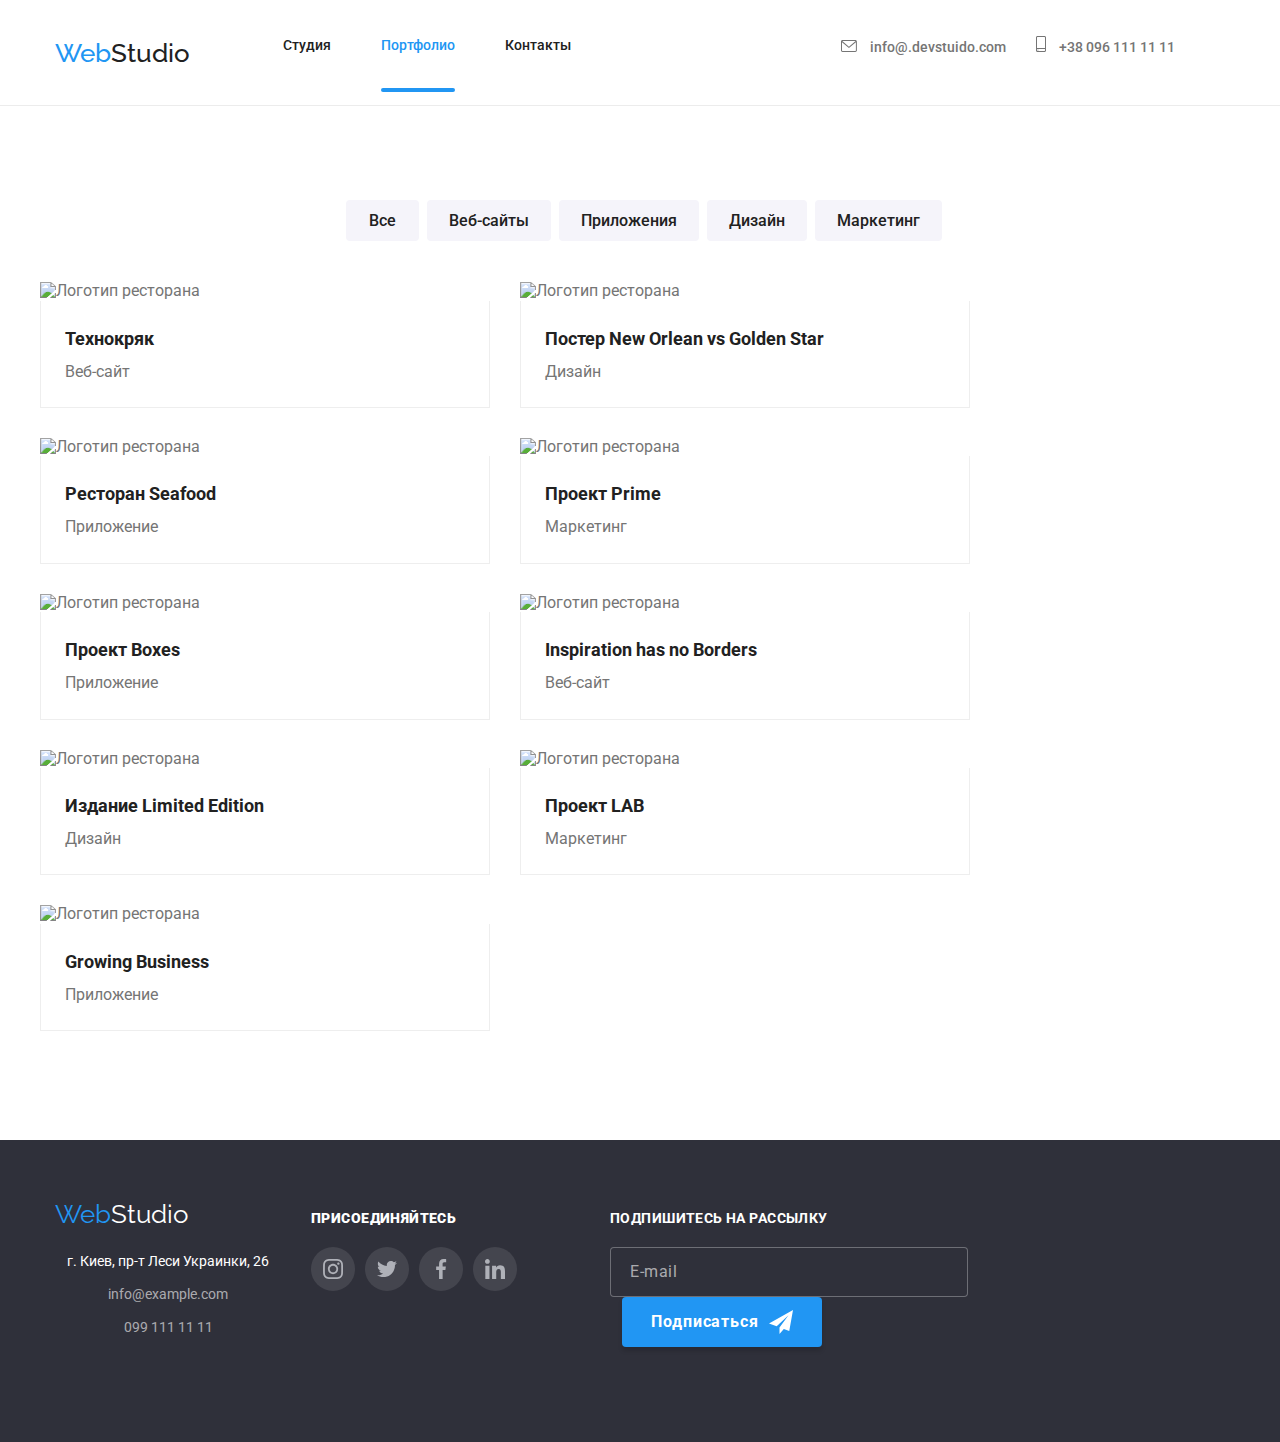
==== commit fff4afa1: "1" ====
--- a/portfolio.html
+++ b/portfolio.html
@@ -12,37 +12,36 @@
   <body>
     <header class="portfolio-header header">
       <div class="container container-nav">
-        <a class="logo header-logo" href="/"><span>Web</span>Studio</a>
-
-        <div data-menu class="nav_contacts is-open">
-          <nav class="nav">
-            <ul class="nav-links">
-              <li class="nav-link"><a href="./index.html">Студия</a></li>
-              <li class="nav-current nav-link"><a class="nav-current-link" href="./portfolio.html">Портфолио</a></li>
-              <li class="nav-link"><a href="">Контакты</a></li>
-            </ul>
-          </nav>
-          <ul class="header-contacts__list">
-            <li class="header-contact__item">
-              <a class="header-contacts header-item" href="info@devstudio.com">
-                <svg class="header__icon" width="16px" height="12px">
-                  <use href="./images/icons-homework4/symbol-defs.svg#envelope"></use>
-                </svg>
-                info@.devstuido.com</a
-              >
-            </li>
-            <li class="header-contact__item">
-              <a class="header-contacts" href="tel:+380991111111">
-                <svg class="header__icon" width="10px" height="16px">
-                  <use href="./images/icons-homework4/symbol-defs.svg#smartphone"></use>
-                </svg>
-                +38 096 111 11 11</a
-              >
-            </li>
+        <nav class="nav">
+          <a class="logo header-logo" href="/"><span>Web</span>Studio</a>
+
+          <ul class="nav-links">
+            <li class="nav-link"><a href="./index.html">Студия</a></li>
+            <li class="nav-link nav-current"><a class="nav-current-link" href="./portfolio.html">Портфолио</a></li>
+            <li class="nav-link"><a href="">Контакты</a></li>
           </ul>
-        </div>
+        </nav>
+
+        <ul class="header-contacts__list">
+          <li class="header-contact__item">
+            <a class="header-contacts header-item" href="info@devstudio.com">
+              <svg class="header__icon" width="16px" height="12px">
+                <use href="./images/icons-homework4/symbol-defs.svg#envelope"></use>
+              </svg>
+              info@.devstuido.com</a
+            >
+          </li>
+          <li class="header-contact__item">
+            <a class="header-contacts" href="tel:+380991111111">
+              <svg class="header__icon" width="10px" height="16px">
+                <use href="./images/icons-homework4/symbol-defs.svg#smartphone"></use>
+              </svg>
+              +38 096 111 11 11</a
+            >
+          </li>
+        </ul>
       </div>
-      <button class="mob_menu-button is-open" type="button" data-menu-button>
+      <button class="mob_menu-button" type="button is-open">
         <svg class="mob_icons" width="40" height="40">
           <use class="mob_icon-menu" href="./images/icons-homework4/symbol-defs.svg#menu-icon"></use>
           <use class="mob_icon-cross" href="./images/icons-homework4/symbol-defs.svg#close-black"></use>
@@ -71,13 +70,12 @@
             <li class="product-card">
               <a class="link-product-card" href="" rel="noopener noreffer" target="_blank">
                 <div class="image-container">
-                  <img
-                    class="product-image"
-                    src="./images/images_homework2/desktop/techno-1x.jpg"
-                    srcset="./images/images_homework2/desktop/techno-1x.jpg 1x, ./images/images_homework2/desktop/techno-2x.jpg 2x"
-                    alt="Картинка веб-сайта"
-                    sizes="(max-width: 379px) 450px, (max-width: 767) 354px, (min-width: 768px) 370px"
-                  />
+                  <picture>
+                    <source srcset="./images/img/examples-1-354@img1x.jpg 1x, ./images/img/examples-1-354img@2x.jpg 2x" media="(min-width: 1200px)" />
+                    <source srcset="./images/img/examples-1-370@img1x.jpg 1x, ./images/img/examples-1-370img@2x.jpg 2x" media="(min-width: 768px)" />
+                    <source srcset="./images/img/examples-1-450@img1x.jpg 1x, ./images/img/examples-1-450img@2x.jpg 2x" media="(max-width: 767px)" />
+                    <img class="product-image" src="./images/img/examples-1-354@img1x.jpg" alt="Логотип ресторана" width="450" />
+                  </picture>
                   <div class="portfolio--product-overlay__container">
                     <p class="portfolio--product-overlay">
                       Технокряк это современная площадка распространения коронавируса. Компании используют эту платформу для цифрового шпионажа и атак
@@ -95,14 +93,12 @@
             <li class="product-card">
               <a class="link-product-card" href="" rel="noopener noreffer" target="_blank">
                 <div class="image-container">
-                  <img
-                    class="product-image"
-                    src="./images/images_homework2/techno-1x.jpg"
-                    srcset="./images/images_homework2/desktop/poster-1x.jpg 1x, ./images/images_homework2/desktop/poster-2x.jpg 2x"
-                    alt="Постер баскетбольной игры"
-                    sizes="(max-width: 379px) 450px, (max-width: 767) 354px, (min-width: 768px) 370px"
-                  />
-
+                  <picture>
+                    <source srcset="./images/img/examples-2-354@img1x.jpg 1x, ./images/img/examples-2-354img@2x.jpg 2x" media="(min-width: 1200px)" />
+                    <source srcset="./images/img/examples-2-370@img1x.jpg 1x, ./images/img/examples-2-370img@2x.jpg 2x" media="(min-width: 768px)" />
+                    <source srcset="./images/img/examples-2-450@img1x.jpg 1x, ./images/img/examples-2-450img@2x.jpg 2x" media="(max-width: 767px)" />
+                    <img class="product-image" src="./images/img/examples-2-354@img1x.jpg" alt="Логотип ресторана" width="450" />
+                  </picture>
                   <div class="portfolio--product-overlay__container">
                     <p class="portfolio--product-overlay">
                       Технокряк это современная площадка распространения коронавируса. Компании используют эту платформу для цифрового шпионажа и атак
@@ -120,14 +116,12 @@
             <li class="product-card">
               <a class="link-product-card" href="" rel="noopener noreffer" target="_blank">
                 <div class="image-container">
-                  <img
-                    class="product-image"
-                    src="./images/images_homework2/desktop/restr-1x.jpg"
-                    srcset="./images/images_homework2/desktop/restr-1x.jpg 1x, ./images/images_homework2/desktop/restr-2x.jpg 2x"
-                    sizes="(max-width: 379px) 450px, (max-width: 767) 354px, (min-width: 768px) 370px"
-                    alt="Логотип ресторана"
-                  />
-
+                  <picture>
+                    <source srcset="./images/img/examples-3-354@img1x.jpg 1x, ./images/img/examples-3-354img@2x.jpg 2x" media="(min-width: 1200px)" />
+                    <source srcset="./images/img/examples-3-370@img1x.jpg 1x, ./images/img/examples-3-370img@2x.jpg 2x" media="(min-width: 768px)" />
+                    <source srcset="./images/img/examples-3-450@img1x.jpg 1x, ./images/img/examples-3-450img@2x.jpg 2x" media="(max-width: 767px)" />
+                    <img class="product-image" src="./images/img/examples-3-354@img1x.jpg" alt="Логотип ресторана" width="450" />
+                  </picture>
                   <div class="portfolio--product-overlay__container">
                     <p class="portfolio--product-overlay">
                       Технокряк это современная площадка распространения коронавируса. Компании используют эту платформу для цифрового шпионажа и атак
@@ -145,13 +139,12 @@
             <li class="product-card">
               <a class="link-product-card" href="" rel="noopener noreffer" target="_blank">
                 <div class="image-container">
-                  <img
-                    class="product-image"
-                    src="./images/images_homework2/prime-1x.jpg"
-                    srcset="./images/images_homework2/desktop/prime-1x.jpg 1x, ./images/images_homework2/desktop/prime-2x.jpg 2x"
-                    alt="Фотография наушников"
-                    sizes="(max-width: 379px) 450px, (max-width: 767) 354px, (min-width: 768px) 370px"
-                  />
+                  <picture>
+                    <source srcset="./images/img/examples-4-354@img1x.jpg 1x, ./images/img/examples-4-354img@2x.jpg 2x" media="(min-width: 1200px)" />
+                    <source srcset="./images/img/examples-4-370@img1x.jpg 1x, ./images/img/examples-4-370img@2x.jpg 2x" media="(min-width: 768px)" />
+                    <source srcset="./images/img/examples-4-450@img1x.jpg 1x, ./images/img/examples-4-450img@2x.jpg 2x" media="(max-width: 767px)" />
+                    <img class="product-image" src="./images/img/examples-4-354@img1x.jpg" alt="Логотип ресторана" width="450" />
+                  </picture>
 
                   <div class="portfolio--product-overlay__container">
                     <p class="portfolio--product-overlay">
@@ -170,13 +163,12 @@
             <li class="product-card">
               <a class="link-product-card" href="" rel="noopener noreffer" target="_blank">
                 <div class="image-container">
-                  <img
-                    class="product-image"
-                    src="./images/images_homework2/boxes-1x.jpg"
-                    srcset="./images/images_homework2/desktop/boxes-1x.jpg 1x, ./images/images_homework2/desktop/boxes-2x.jpg 2x"
-                    alt="Фотографии коробок"
-                    sizes="(max-width: 379px) 450px, (max-width: 767) 354px, (min-width: 768px) 370px"
-                  />
+                  <picture>
+                    <source srcset="./images/img/examples-5-354@img1x.jpg 1x, ./images/img/examples-5-354img@2x.jpg 2x" media="(min-width: 1200px)" />
+                    <source srcset="./images/img/examples-5-370@img1x.jpg 1x, ./images/img/examples-5-370img@2x.jpg 2x" media="(min-width: 768px)" />
+                    <source srcset="./images/img/examples-5-450@img1x.jpg 1x, ./images/img/examples-5-450img@2x.jpg 2x" media="(max-width: 767px)" />
+                    <img class="product-image" src="./images/img/examples-5-354@img1x.jpg" alt="Логотип ресторана" width="450" />
+                  </picture>
 
                   <div class="portfolio--product-overlay__container">
                     <p class="portfolio--product-overlay">
@@ -195,13 +187,12 @@
             <li class="product-card">
               <a class="link-product-card" href="" rel="noopener noreffer" target="_blank">
                 <div class="image-container">
-                  <img
-                    class="product-image"
-                    src="./images/images_homework2/desktop/insp-1x.jpg"
-                    srcset="./images/images_homework2/desktop/insp-1x.jpg 1x, ./images/images_homework2/desktop/insp-2x.jpg 2x"
-                    alt="Скриншот"
-                    sizes="(max-width: 379px) 450px, (max-width: 767) 354px, (min-width: 768px) 370px"
-                  />
+                  <picture>
+                    <source srcset="./images/img/examples-6-354@img1x.jpg 1x, ./images/img/examples-6-354img@2x.jpg 2x" media="(min-width: 1200px)" />
+                    <source srcset="./images/img/examples-6-370@img1x.jpg 1x, ./images/img/examples-6-370img@2x.jpg 2x" media="(min-width: 768px)" />
+                    <source srcset="./images/img/examples-6-450@img1x.jpg 1x, ./images/img/examples-6-450img@2x.jpg 2x" media="(max-width: 767px)" />
+                    <img class="product-image" src="./images/img/examples-6-354@img1x.jpg" alt="Логотип ресторана" width="450" />
+                  </picture>
 
                   <div class="portfolio--product-overlay__container">
                     <p class="portfolio--product-overlay">
@@ -220,13 +211,12 @@
             <li class="product-card">
               <a class="link-product-card" href="" rel="noopener noreffer" target="_blank">
                 <div class="image-container">
-                  <img
-                    class="product-image"
-                    src="./images/images_homework2/desktop/limited-1x.jpg"
-                    srcset="./images/images_homework2/desktop/limited-1x.jpg 1x, ./images/images_homework2/desktop/limited-2x.jpg 2x"
-                    alt="Фотография книги"
-                    sizes="(max-width: 379px) 450px, (max-width: 767) 354px, (min-width: 768px) 370px"
-                  />
+                  <picture>
+                    <source srcset="./images/img/examples-7-354@img1x.jpg 1x, ./images/img/examples-7-354img@2x.jpg 2x" media="(min-width: 1200px)" />
+                    <source srcset="./images/img/examples-7-370@img1x.jpg 1x, ./images/img/examples-7-370img@2x.jpg 2x" media="(min-width: 768px)" />
+                    <source srcset="./images/img/examples-7-450@img1x.jpg 1x, ./images/img/examples-7-450img@2x.jpg 2x" media="(max-width: 767px)" />
+                    <img class="product-image" src="./images/img/examples-7-354@img1x.jpg" alt="Логотип ресторана" width="450" />
+                  </picture>
 
                   <div class="portfolio--product-overlay__container">
                     <p class="portfolio--product-overlay">
@@ -245,13 +235,12 @@
             <li class="product-card">
               <a class="link-product-card" href="" rel="noopener noreffer" target="_blank">
                 <div class="image-container">
-                  <img
-                    class="product-image"
-                    src="./images/images_homework2/desktop/lab-1x.jpg"
-                    srcset="./images/images_homework2/desktop/lab-1x.jpg 1x, ./images/images_homework2/desktop/lab-2x.jpg 2x"
-                    sizes="(max-width: 379px) 450px, (max-width: 767) 354px, (min-width: 768px) 370px"
-                    alt="Фотография ярлыка"
-                  />
+                  <picture>
+                    <source srcset="./images/img/examples-8-354@img1x.jpg 1x, ./images/img/examples-8-354img@2x.jpg 2x" media="(min-width: 1200px)" />
+                    <source srcset="./images/img/examples-8-370@img1x.jpg 1x, ./images/img/examples-8-370img@2x.jpg 2x" media="(min-width: 768px)" />
+                    <source srcset="./images/img/examples-8-450@img1x.jpg 1x, ./images/img/examples-8-450img@2x.jpg 2x" media="(max-width: 767px)" />
+                    <img class="product-image" src="./images/img/examples-8-354@img1x.jpg" alt="Логотип ресторана" width="450" />
+                  </picture>
 
                   <div class="portfolio--product-overlay__container">
                     <p class="portfolio--product-overlay">
@@ -270,13 +259,12 @@
             <li class="product-card">
               <a class="link-product-card" href="" rel="noopener noreffer" target="_blank">
                 <div class="image-container">
-                  <img
-                    class="product-image"
-                    src="./images/images_homework2/desktop/busn-1x.jpg"
-                    srcset="./images/images_homework2/desktop/busn-1x.jpg 1x, ./images/images_homework2/desktop/busn-2x.jpg 2x"
-                    sizes="(max-width: 379px) 450px, (max-width: 767) 354px, (min-width: 768px) 370px"
-                    alt="Фотография ноутбука"
-                  />
+                  <picture>
+                    <source srcset="./images/img/examples-9-354@img1x.jpg 1x, ./images/img/examples-9-354img@2x.jpg 2x" media="(min-width: 1200px)" />
+                    <source srcset="./images/img/examples-9-370@img1x.jpg 1x, ./images/img/examples-9-370img@2x.jpg 2x" media="(min-width: 768px)" />
+                    <source srcset="./images/img/examples-9-450@img1x.jpg 1x, ./images/img/examples-9-450img@2x.jpg 2x" media="(max-width: 767px)" />
+                    <img class="product-image" src="./images/img/examples-9-354@img1x.jpg" alt="Логотип ресторана" width="450" />
+                  </picture>
 
                   <div class="portfolio--product-overlay__container">
                     <p class="portfolio--product-overlay">
--- a/css/main.min.css
+++ b/css/main.min.css
@@ -1,2 +1,2 @@
-html{box-sizing:border-box;width:100%}*,*::before,*::after{box-sizing:inherit}img{display:block;height:auto;max-width:100%}*{margin:0;padding:0}ul{list-style:none}h2,h3{color:#212121}body,header{font-family:"Roboto", sans-serif;color:#757575}a:active{color:#2196f3}address{font-style:normal}a{color:inherit;text-decoration:none}.hidden{display:none}.section-padding{padding-bottom:94px}.visually-hidden{position:absolute !important;clip:rect(1px 1px 1px 1px);clip:rect(1px, 1px, 1px, 1px);padding:0 !important;border:0 !important;height:1px !important;width:1px !important;overflow:hidden}.general-button{background-color:#2196f3;min-width:200px;color:#fff;border-radius:4px;border:0;box-shadow:0px 4px 4px rgba(0,0,0,0.15);border-radius:4px;font-family:"Roboto", sans-serif;font-style:normal;font-weight:700;font-size:16px;line-height:1.875;padding-top:10px;padding-bottom:10px;letter-spacing:0.06em}.general-button:hover{cursor:pointer}.container{width:100%;padding-left:15px;padding-right:15px;margin-left:auto;margin-right:auto}@media (min-width: 768px){.container{width:768px}}@media (min-width: 768px) and (max-width: 767px){.container{width:768px}}@media (min-width: 1200px){.container{width:1200px}}@media (max-width: 767px){.container{width:480px;margin-left:auto;margin-right:auto}}.social-network__icon-link{height:44px;width:44px;display:flex;align-items:center;justify-content:center;border-radius:50%;transition:background-color 250ms cubic-bezier(0.4, 0, 0.2, 1);fill:#afb1b8}.icon-item:not(:first-child){margin-left:10px}.icon-list{margin:0;display:inline-flex;padding:0}.social-network__icon-link:hover .social-network__icon-svg,.social-network__icon-link:focus .social-network__icon-svg{fill:#ffffff}.social-network__icon-link:hover,.social-network__icon-link:focus{background-color:#2196f3}.logo{font-size:26px;font-family:"Raleway", serif;color:#212121;margin-right:93px}.footer .logo{color:#fff}.div-logo{margin-bottom:20px}.nav{display:flex;align-items:center}.nav-link{flex-basis:calc(100% - 100px / 3);margin-right:50px}.nav-links{display:flex}.nav .nav-current-link::after{position:absolute;display:block;width:100%;background:#2196f3;border-radius:2px;height:4px;content:"";bottom:0}.nav .nav-current-link{position:relative;padding-bottom:39px}.nav ul{color:#212121}.nav-current{color:#2196f3}@media (min-width: 768px){.nav .nav-current-link{padding-bottom:49px}}.logo span{color:#2196f3}.section-header{font-weight:700;font-size:36px;line-height:1.27;text-align:center;margin-bottom:50px}.footer{background-color:#2f303a;color:#fff;padding-top:60px}.footer-contact:hover,.footer-contact:focus{color:#2196f3}.footer span{color:#2196f3}.footer-contact{font-size:14px;line-height:1.7;display:flex;flex-direction:column;align-items:center;color:rgba(255,255,255,0.6);margin-bottom:9px;transition:color 250ms cubic-bezier(0.4, 0, 0.2, 1)}.footer-header{font-family:"Roboto", sans-serif;font-size:14px;font-style:normal;font-weight:700;line-height:1.14;letter-spacing:0.03em;text-align:left;text-transform:uppercase;color:#ffffff;margin-bottom:20px}.footer-icon{fill:#ffffff}.footer-link{background-color:rgba(255,255,255,0.1)}.footer_form-button{display:inline-flex}.footer-signup__button{margin-left:12px;display:flex;justify-content:center;align-items:center}.footer-input{width:358px;padding-top:15px;padding-bottom:15px;background-color:#2f303a;padding-left:15px;border:1px solid rgba(255,255,255,0.3);box-sizing:border-box;border-radius:4px}.footer-input .social-network,.footer-input .footer-newsletter{margin-left:30px}.footer-input::placeholder{font-family:"Roboto", sans-serif;font-style:normal;font-weight:400;font-size:16px;line-height:1.25;display:flex;align-items:center;letter-spacing:0.03em;color:rgba(255,255,255,0.6)}.footer-input:hover,.footer-input:focus{color:#ffffff}.footer-form__icon{width:24px;height:24px;fill:#ffffff;margin-left:10px}.footer-adress{color:#ffffff}@media (min-width: 480px){.footer .footer-section__whole,.footer .section__social-network{align-items:baseline;text-align:center}.footer .social-network{margin-left:0}.footer .logo{margin-right:0}.footer .footer-header{margin-top:80px;text-align:center}.footer .footer-newsletter{display:flex;flex-direction:column;justify-content:center}.footer .footer-signup__button{margin-left:0;display:inline-flex;margin-top:20px}.footer .footer-form__icon{align-items:center}}@media (min-width: 768px) and (max-width: 767px){.footer .footer_logo_and_social{display:flex;align-items:baseline;justify-content:center}.footer .footer-signup__button{margin-top:20px;margin-left:auto;margin-right:auto}.footer .footer-email__form{text-align:center}.footer .div_logo-nav,.footer .section__social-network{flex-basis:calc(100% / 2 - 30px)}.footer .div-logo,.footer .footer-header,.footer .section__social-network{text-align:center}.footer .logo{margin-right:0}}@media (min-width: 1200px){.footer-email__form{display:flex}.footer-contact{align-items:flex-start}.footer .footer_logo_and_social,.footer .footer-section__whole,.footer .section__social-network{display:flex;align-items:baseline;flex-basis:calc(100% - 60px / 3)}}.footer .social-network__icon-svg{height:20px;width:20px;fill:#afb1b8;transition:fill 250ms cubic-bezier(0.4, 0, 0.2, 1);background-color:transparent}.header-logo{color:#212121;margin-top:15px}.header{padding-bottom:36px}@media (min-width: 480px){.nav,.header-contacts{font-size:14px;line-height:1.14;font-weight:500}}header a{transition:color 250ms cubic-bezier(0.4, 0, 0.2, 1)}header a:hover,header a:focus{color:#2196f3}.header-contacts{display:flex;position:relative}.header-contacts__list{display:flex;margin-left:220px}.header-contact__item{margin-right:30px}.header-item:not(:last-child){margin-right:50px}.portfolio-header{margin-bottom:94px;border-bottom:1px solid #ececec}.header__icon{fill:currentColor;margin-right:10px;margin-top:px;transition:fill 250ms cubic-bezier(0.4, 0, 0.2, 1)}.header-contacts:hover,.header-contacts:focus{color:#2196f3;fill:#2196f3}.container-nav,.nav_contacts{display:flex;align-items:center;padding-top:24px;font-size:18px;line-height:1.16;font-weight:500}@media (min-width: 480px){.container-nav{padding-bottom:16px;border-bottom:1px solid #ececec}.header-contacts__list{text-align:center;margin:0;margin-top:60px;margin-bottom:60px}.header-contact__item:not(:first-child){margin-top:16px;margin-left:10px}.nav-link:not(:first-child){margin-top:40px}.header-contacts__list,.nav-links{display:flex;flex-direction:column}.nav_contacts{text-align:center;position:absolute;display:flex;flex-direction:column;width:100%;left:55%;transform:translatex(-55%);top:11%;background-color:white}}@media (min-width: 768px) and (max-width: 767px){.portfolio-header{margin-bottom:30px}.header-contacts__list{display:flex;align-items:flex-start;flex-direction:column;margin-left:0}.header-contact__item:not(:last-child){margin-bottom:10px}}.modal{position:absolute;font-family:"Roboto", sans-serif;font-size:16px;font-style:normal;font-weight:400;line-height:1.16;letter-spacing:0.01em;text-align:left;padding:40px 39px 40px 41px;top:50%;left:50%;transform:translate(-50%, -50%);background-color:#ffffff}.modal-close-button{display:flex;justify-content:center;align-items:center;position:absolute;top:0;right:0;width:30px;height:30px;margin-top:8px;margin-right:8px;border-radius:50%;border:1px solid rgba(0,0,0,0.1);transition:fill 250ms cubic-bezier(0.4, 0, 0.2, 1);background-color:#fff}.modal-close-button:hover,.modal-close-button:hover{fill:#2196f3;cursor:pointer}.clients-section{padding-top:94px}.clients-icon__list{display:flex}.clients-section{padding-top:60px;padding-bottom:60px}.clients-icon__list{flex-wrap:wrap}.clients-item{flex-basis:calc((100% - 30px) / 2)}.clients-item:nth-child(even){margin-left:30px}.clients-item:nth-child(n+3){margin-top:30px}@media (min-width: 768px){.clients-section{padding-top:30px;padding-bottom:30px}.clients-icon__list{flex-wrap:wrap}.clients-item{flex-basis:calc((100% - 60px) / 3)}.clients-item:not(:nth-child(3n+1)){margin-left:30px}.clients-item:nth-child(n+4){margin-top:30px}}@media (min-width: 1200px){.clients-item{flex-basis:calc(100% - 150px / 6)}.clients-item:not(:last-child){margin-right:30px}}.clients-link{display:flex;justify-content:center;align-items:center;height:90px;border:1px solid #afb1b8;border-radius:4px;fill:#afb1b8;transition:border 250ms cubic-bezier(0.4, 0, 0.2, 1)}.clients-icon{transition:fill 250ms cubic-bezier(0.4, 0, 0.2, 1)}.clients-link:hover,.clients-link:focus{border:1px solid #2196f3;fill:#2196f3}.hero-header{font-size:44px;line-height:1.4;font-weight:900;text-align:center;color:#fff;text-transform:uppercase;margin-bottom:30px}.hero-section{height:100%;margin-left:auto;margin-right:auto;max-width:1600px;background-position:center;background-repeat:no-repeat;background-color:#2f303a;text-align:center}@media screen and (min-width: 480px) and (min-device-pixel-ratio: 2), screen and (min-width: 480px) and (min-resolution: 192dpi), screen and (min-width: 480px) and (min-resolution: 2dppx){.hero-section-section{background-image:url("../images/images_homework4/mobile/Img-2x.jpg")}}@media (min-width: 1200px){.hero-section{max-width:1600px;background-size:1600px;background-image:linear-gradient(rgba(47,48,58,0.4), rgba(47,48,58,0.4)),url(../images/images_homework4/desktop/Img.jpg)}}@media screen and (min-width: 1200px) and (min-device-pixel-ratio: 2), screen and (min-width: 1200px) and (min-resolution: 192dpi), screen and (min-width: 1200px) and (min-resolution: 2dppx){.hero-section-section{background-image:url("../images/images_homework4/desktop/Img-2x.jpg")}}@media (min-width: 768px){.hero-section{max-width:768px;background-size:768px;background-image:linear-gradient(rgba(47,48,58,0.4), rgba(47,48,58,0.4)),url(../images/images_homework4/tablet/Img-1.jpg)}}@media screen and (min-width: 768px) and (min-device-pixel-ratio: 2), screen and (min-width: 768px) and (min-resolution: 192dpi), screen and (min-width: 768px) and (min-resolution: 2dppx){.hero-section-section{background-image:url("../images/images_homework4/tablet/Img-2x.jpg")}}.container-hero{margin-bottom:0;max-width:680px;margin-left:auto;margin-right:auto;padding-top:200px;padding-bottom:200px}.qualities{padding-top:94px}.qualities-header{font-size:14px;font-weight:700;line-height:1.14;margin-bottom:10px;text-transform:uppercase}.qualities-paragraph{font-weight:400;font-size:14px;line-height:1.71;color:#757575}@media (min-width: 768px){.qualities-list{display:flex;flex-wrap:wrap;margin-left:-30px;margin-top:-30px}.qualities-item{flex-basis:calc((100% / 2) - 30px);margin-left:30px;margin-top:30px}}@media (min-width: 1200px){.qualities-list{display:flex}.qualities-item{flex-basis:calc((100% / 4) - 30px)}}.qualities-item::before{content:"";display:block;max-width:100%;height:120px;margin-bottom:30px;background-color:#f5f4fa;background-repeat:no-repeat;background-position:center}.logo-antenna::before{background-image:url(../images/icons-homework4/antenna.svg)}.logo-clock::before{background-image:url(../images/icons-homework4/clock.svg)}.logo-diagram::before{background-image:url(../images/icons-homework4/diagram.svg)}.logo-astronaut::before{background-image:url(../images/icons-homework4/astronaut.svg)}.index-product-image__container{position:relative;width:370px}.index-product-overlay__container{display:flex;justify-content:center;align-items:center;position:absolute;bottom:0;width:100%;height:70px;background-color:rgba(47,48,58,0.8)}.index-product-overlay{text-transform:uppercase;font-family:"Roboto", sans-serif;font-size:14px;font-style:normal;font-weight:700;line-height:1.14px;letter-spacing:0.03em;text-align:center;color:#fff}.index-services__section{display:none}@media (min-width: 1200px){.index-services__section{display:block}}.team{background-color:#f5f4fa;padding-top:94px}.team-card{background-color:#ffffff;box-shadow:0px 1px 3px rgba(0,0,0,0.12),0px 1px 1px rgba(0,0,0,0.14),0px 2px 1px rgba(0,0,0,0.2);border-radius:0px 0px 4px 4px;text-align:center}.team.container{padding-left:0px;padding-right:0px}@media (max-width: 767px){.team .team-card:not(:first-child){margin-top:20px}.team .icon-list{padding-bottom:24px}.team img{width:100%}}@media (min-width: 768px) and (max-width: 767px){.team img{width:100%}.team-cards{display:flex;flex-wrap:wrap;margin-top:-30px;margin-bottom:-30px}.team-card{margin:15px;flex-basis:calc((100% / 2) - 30px)}}@media (min-width: 1200px){.team-cards{display:flex;flex-wrap:wrap;flex-basis:calc(100% / 4 - 90px)}.team-card{padding-bottom:30px}.team-card:not(:first-child){margin-left:30px}}.team-card p{margin-top:10px;margin-bottom:16px}.names-header{font-weight:500;font-size:16px;line-height:1.17;color:#212121;margin-top:30px}.names-paragraph{font-weight:400;font-size:16px;line-height:1.17}.portfolio-button{min-width:73px;color:#212121;line-height:1.6;font-size:16px;background-color:#f5f4fa;font-weight:500;margin-left:8px;border-radius:4px;padding:8px 22px;border:none;transition:background-color 250ms cubic-bezier(0.4, 0, 0.2, 1),color 250ms cubic-bezier(0.4, 0, 0.2, 1),box-shadow 250ms cubic-bezier(0.4, 0, 0.2, 1)}.portfolio-button:hover,.portfolio-button:focus{background-color:#2196f3;color:#fff;box-shadow:0px 3px 1px rgba(0,0,0,0.1),0px 1px 2px rgba(0,0,0,0.08),0px 2px 2px rgba(0,0,0,0.12);cursor:pointer}.buttons-list{display:flex;justify-content:center}.buttons-container{padding-bottom:0;margin-bottom:56px}@media (max-width: 767px){.buttons-list{display:flex;flex-wrap:wrap;justify-content:flex-start;text-align:start}.buttons-list__item{margin-top:10px}}.product-header{font-weight:700;font-size:18px;line-height:2;margin-left:24px;margin-top:0}.product-type{font-weight:normal;font-size:16px;line-height:1.9;margin-left:24px}.product-products{list-style:none}.product-card{margin-top:30px;margin-left:30px;transition:box-shadow 250ms cubic-bezier(0.4, 0, 0.2, 1)}.product-card:hover,.product-card:focus{box-shadow:0px 1px 1px rgba(0,0,0,0.12),0px 4px 4px rgba(0,0,0,0.06),1px 4px 6px rgba(0,0,0,0.16)}.product-images{display:flex;justify-content:space-between}.card-set{display:flex;flex-wrap:wrap;margin-top:-30px;margin-left:-30px}@media (min-width: 768px){.card-set{display:flex;flex-wrap:wrap}.product-card{flex-basis:calc(100% / 2 - 30px);margin:0;margin-top:30px;margin-left:10px}}@media (min-width: 1200px){.card-set{display:flex;flex-wrap:wrap}.product-card{flex-basis:calc(100% / 3 - 60px)}}.card-border{border-left:1px solid #eeeeee;border-right:1px solid #eeeeee;border-bottom:1px solid #eeeeee;padding-bottom:20px;padding-top:20px}.image-container{position:relative}.portfolio--product-overlay__container{position:absolute;display:flex;justify-content:center;align-items:center;background-color:rgba(33,150,243,0.9);padding-left:24px;padding-right:24px;opacity:0;transition:opacity 250ms cubic-bezier(0.4, 0, 0.2, 1),height 250ms cubic-bezier(0.4, 0, 0.2, 1);bottom:0;width:100%;height:0px}.portfolio--product-overlay{font-family:"Roboto", sans-serif;font-size:18px;font-style:normal;font-weight:400;line-height:1.55;letter-spacing:0.03em;text-align:left;color:#fff}.link-product-card:hover .portfolio--product-overlay__container,.link-product-card:focus .portfolio--product-overlay__container{opacity:1;height:294px}.backdrop{position:fixed;top:0;left:0;width:100%;height:100%;background-color:rgba(0,0,0,0.2)}.backdrop.is-hidden{opacity:0;pointer-events:none}.modal-header{font-family:"Roboto", sans-serif;font-size:20px;font-style:normal;font-weight:700;line-height:1.15;letter-spacing:0.03em;text-align:center;margin-bottom:12px}.modal__contract-checkbox{font-family:"Roboto", sans-serif;font-size:14px;font-style:normal;font-weight:400;line-height:1.71;letter-spacing:0.03em}.modal__contract-checkbox-link{text-decoration:underline;color:#188ce8}.modal-textarea::placeholder{font-family:"Roboto", sans-serif;font-style:normal;font-weight:400;font-size:14px;line-height:1.14;letter-spacing:0.01em}.modal-textarea{height:120px;width:100%;resize:none;padding:12px 16px;margin-bottom:25px;border:1px solid rgba(33,33,33,0.2);border-radius:4px;transition:border-color 250ms cubic-bezier(0.4, 0, 0.2, 1)}.modal-input__container{position:relative;display:flex;flex-direction:column}.modal-label{margin-bottom:4px;font-family:"Roboto", sans-serif;font-style:normal;font-weight:400;font-size:12px;line-height:1.14;letter-spacing:0.01em;display:flex;flex-direction:column}.modal-icon{position:absolute;top:50%;transform:translateY(-50%);left:13px;width:18px;height:18px;transition:fill 250ms cubic-bezier(0.4, 0, 0.2, 1)}.modal-submit__button{display:block;margin-left:auto;margin-right:auto}.modal-input__container:focus svg,.modal-input__container:hover svg,.modal-input__container:hover .modal-input,.modal-input__container:focus .modal-input,.modal-input__container:hover .modal-textarea,.modal-input__container:focus .modal-textarea{fill:#2196f3;border-color:#2196f3}.modal-checkbox__input:checked+.custom-checkbox{border-color:#2196f3;background-image:url(../images/images-homework-6/vector.svg);background-color:#2196f3;background-size:auto;background-repeat:no-repeat}.modal-checkbox__submit{position:relative;padding-left:30px;margin-bottom:30px}.custom-checkbox{position:absolute;display:block;left:0;bottom:50%;transform:translateY(50%);width:16px;height:15px;border:2px solid #212121;border-radius:3px}.modal-input{border:1px solid rgba(33,33,33,0.2);border-radius:4px;padding-left:40px;height:40px;margin-bottom:10px;transition:border-color 250ms cubic-bezier(0.4, 0, 0.2, 1)}.mob_menu-button{display:inline-flex;padding:0;margin:0;background:none;background-color:transparent;border:none;display:none;position:absolute;right:0;top:0}@media screen and (max-width: 479px){.mob_menu-button{display:block}}.mob_menu-button:hover .mob_icons,.mob_menu-button:focus .mob_icons{fill:#2196f3}.mob_icon-cross{display:none}.mob_menu-button.is-open .mob_icon-menu{display:none}.mob_menu-button.is-open .mob_icon-cross{display:block}
+html{box-sizing:border-box}*,*::before,*::after{box-sizing:inherit}img{display:block;height:auto;max-width:100%}*{margin:0;padding:0}ul{list-style:none}h2,h3{color:#212121}body,header{font-family:"Roboto", sans-serif;color:#757575}a:active{color:#2196f3}address{font-style:normal}a{color:inherit;text-decoration:none}.hidden{display:none}.section-padding{padding-bottom:94px}.visually-hidden{position:absolute !important;clip:rect(1px 1px 1px 1px);clip:rect(1px, 1px, 1px, 1px);padding:0 !important;border:0 !important;height:1px !important;width:1px !important;overflow:hidden}.general-button{background-color:#2196f3;min-width:200px;color:#fff;border-radius:4px;border:0;box-shadow:0px 4px 4px rgba(0,0,0,0.15);border-radius:4px;font-family:"Roboto", sans-serif;font-style:normal;font-weight:700;font-size:16px;line-height:1.875;padding-top:10px;padding-bottom:10px;letter-spacing:0.06em}.general-button:hover{cursor:pointer}.container{width:100%px;padding-left:15px;padding-right:15px;margin-left:auto;margin-right:auto}@media (min-width: 480px){.container{width:480px;margin-left:auto;margin-right:auto}}@media (min-width: 768px){.container{width:768px}}@media (min-width: 1200px){.container{width:1200px}}.social-network__icon-link{display:flex;align-items:center;justify-content:center;border-radius:50%;transition:background-color 250ms cubic-bezier(0.4, 0, 0.2, 1);fill:#afb1b8}.icon-item:not(:first-child){margin-left:10px}.icon-list{margin:0;display:inline-flex;padding:0}.social-network__icon-link:hover .social-network__icon-svg,.social-network__icon-link:focus .social-network__icon-svg{fill:#ffffff}.social-network__icon-link:hover,.social-network__icon-link:focus{background-color:#2196f3}@media (min-width: 768px){.social-network__icon-link{height:44px;width:44px}}.logo{font-size:26px;font-family:"Raleway", serif;color:#212121;margin-right:93px}.footer .logo{color:#fff}.div-logo{margin-bottom:20px}@media (max-width: 479px){margin-top:16px}.nav-link{flex-basis:calc(100% - 100px / 3);margin-right:50px}@media (min-width: 768px){.nav-links{display:flex}.nav{display:flex;align-items:center}}.nav-current-link{position:relative;padding-bottom:39px}.nav-current-link::after{position:absolute;display:block;width:100%;background:#2196f3;border-radius:2px;height:4px;content:"";bottom:0}.nav ul{color:#212121}.nav-current{color:#2196f3}@media (min-width: 768px) and (max-width: 1199px){.nav-current-link{padding-bottom:49px}}.logo span{color:#2196f3}.section-header{font-weight:700;letter-spacing:0.03em;font-size:28px;line-height:1.17;text-align:center;margin-bottom:50px}@media (min-width: 768px){font-size:36px;line-height:1, 16}@media (min-width: 1200px){font-size:36px;line-height:1.27}.footer{background-color:#2f303a;color:#fff;padding-top:60px}.footer-contact:hover,.footer-contact:focus{color:#2196f3}.footer span{color:#2196f3}.footer-contact{font-size:14px;line-height:1.7;display:flex;flex-direction:column;align-items:center;color:rgba(255,255,255,0.6);margin-bottom:9px;transition:color 250ms cubic-bezier(0.4, 0, 0.2, 1)}.footer-header{font-family:"Roboto", sans-serif;font-size:14px;font-style:normal;font-weight:700;line-height:1.14;letter-spacing:0.03em;text-align:left;text-transform:uppercase;color:#ffffff;margin-bottom:20px}.footer-icon{fill:#ffffff}.footer-link{background-color:rgba(255,255,255,0.1)}.footer_form-button{display:inline-flex}.footer-signup__button{margin-left:12px;display:flex;justify-content:center;align-items:center}.footer-input{width:100%;padding-top:15px;padding-bottom:15px;background-color:#2f303a;padding-left:15px;border:1px solid rgba(255,255,255,0.3);box-sizing:border-box;border-radius:4px}.footer-input .social-network,.footer-input .footer-newsletter{margin-left:30px}.footer-input::placeholder{font-family:"Roboto", sans-serif;font-style:normal;font-weight:400;font-size:16px;line-height:1.25;display:flex;align-items:center;letter-spacing:0.03em;color:rgba(255,255,255,0.6)}.footer-input:hover,.footer-input:focus{color:#ffffff}.footer-form__icon{width:24px;height:24px;fill:#ffffff;margin-left:10px}.footer-adress{color:#ffffff}@media (max-width: 479px){.footer .footer-section__whole,.footer .section__social-network{align-items:baseline;text-align:center}.footer .social-network{margin-left:0}.footer .logo{margin-right:0}.footer .footer-header{margin-top:80px;text-align:center}.footer .footer-form__icon{align-items:center}}@media (max-width: 479px){.footer .footer-signup__button{margin-left:0;display:inline-flex;margin-top:20px}}.footer .footer-newsletter{display:flex;flex-direction:column;justify-content:center}@media (min-width: 768px) and (max-width: 1199px){.footer_logo_and_social{display:flex;align-items:baseline;justify-content:center}.footer-signup__button{margin-top:20px;margin-left:auto;margin-right:auto}.footer-email__form{text-align:center}.div_logo-nav,.section__social-network{flex-basis:calc(100% / 2 - 30px)}.div-logo,.footer-header,.section__social-network{text-align:center}.logo{margin-right:0}}@media (min-width: 1200px){.footer-header{text-align:initial}.footer-section__whole,.section__social-network{text-align:initial}-email__form{display:flex}-adress{display:flex}-contact{align-items:initial}-contacts{align-items:flex-start;text-align:start}.footer-input{width:358px}.footer_logo_and_social,.footer-section__whole{display:flex;align-items:baseline;flex-basis:calc(100% - 30px / 2)}.footer_logo_and_social{display:flex;flex-basis:calc(100% / 2 - 30px)}.section__social-network{margin-left:30px}}.social-network__icon-svg{height:20px;width:20px;fill:#afb1b8;transition:fill 250ms cubic-bezier(0.4, 0, 0.2, 1);background-color:transparent}.header-logo{color:#212121;margin-top:15px}.header{padding-bottom:36px;position:relative}header a{transition:color 250ms cubic-bezier(0.4, 0, 0.2, 1)}header a:hover,header a:focus{color:#2196f3}.header-contact__item{margin-right:30px}.header-item:not(:last-child){margin-right:50px}.portfolio-header{margin-bottom:94px;border-bottom:1px solid #ececec}.header__icon{fill:currentColor;margin-right:10px;margin-top:px;transition:fill 250ms cubic-bezier(0.4, 0, 0.2, 1)}.header-contacts:hover,.header-contacts:focus{color:#2196f3;fill:#2196f3}.nav_contacts{display:none}@media (min-width: 480px){.nav,.header-contacts{font-size:14px;line-height:1.14;font-weight:500}}@media (max-width: 479px){.nav_contacts{position:absolute;top:100%;left:0;width:100%;height:393px;text-align:center;background-color:#ffffff;padding-top:60px;padding-bottom:60px;font-size:18px;line-height:1, 16;letter-spacing:0.02em}.nav_contacts.is-open{display:block}.nav-current-link::after{left:0}.nav-link{margin:0}.nav-link:not(:first-child){margin-top:60px}.header-contact__item{margin:0}.header-contacts__list{margin-top:60px}.header-contact__item:not(:first-child){margin-top:16px}}@media (min-width: 768px){.header-contacts__list{display:flex;margin-left:220px}.container-nav,.nav_contacts{display:flex;align-items:center;padding-top:24px;font-size:18px;line-height:1.16;font-weight:500}}@media (min-width: 768px) and (max-width: 1199px){.header-contacts{display:flex}.portfolio-header{margin-bottom:30px}.nav_contacts{display:contents}.header-contacts__list{display:flex;align-items:flex-start;flex-direction:column;margin-left:0}.header-contact__item:not(:last-child){margin-bottom:10px}}@media (min-width: 1200px){.nav_contacts{display:contents}}.modal{position:absolute;font-family:"Roboto", sans-serif;font-size:16px;font-style:normal;font-weight:400;line-height:1.16;letter-spacing:0.01em;text-align:left;padding:40px 39px 40px 41px;top:50%;left:50%;transform:translate(-50%, -50%);background-color:#ffffff}.modal-close-button{display:flex;justify-content:center;align-items:center;position:absolute;top:0;right:0;width:30px;height:30px;margin-top:8px;margin-right:8px;border-radius:50%;border:1px solid rgba(0,0,0,0.1);transition:fill 250ms cubic-bezier(0.4, 0, 0.2, 1);background-color:#fff}.modal-close-button:hover,.modal-close-button:hover{fill:#2196f3;cursor:pointer}@media (max-width: 1199px){.modal{max-width:450px;max-height:609px;width:100%;height:100%}}@media (max-width: 1199px) and (min-width: 1200px){.modal{min-width:528px;min-height:581px}}.clients-section{padding-top:94px}@media (min-width: 480px){.clients-section{padding-top:60px;padding-bottom:60px}.clients-icon__list{display:flex;flex-wrap:wrap}}@media (max-width: 479px){.clients img{width:100%}.clients-item:nth-child(even){margin-left:30px}.clients-item:nth-child(n+3){margin-top:30px}.clients-item{flex-basis:calc((100% - 30px) / 2)}}@media (min-width: 768px){.clients-icon__list{flex-wrap:wrap}.clients-item{flex-basis:calc((100% - 60px) / 3)}}@media (min-width: 768px) and (max-width: 1199px){.clients img{max-width:100%}.clients-item:not(:nth-child(3n+1)){margin-left:30px}.clients-item:nth-child(n+4){margin-top:30px}.clients-section{padding-top:30px;padding-bottom:30px}}@media (min-width: 1200px){.clients-icon__list{flex-wrap:nowrap}.clients-item{flex-basis:calc(100% - 150px / 6)}.clients-item:not(:last-child){margin-right:30px}}.clients-link{display:flex;justify-content:center;align-items:center;height:90px;border:1px solid #afb1b8;border-radius:4px;fill:#afb1b8;transition:border 250ms cubic-bezier(0.4, 0, 0.2, 1)}.clients-icon{transition:fill 250ms cubic-bezier(0.4, 0, 0.2, 1)}.clients-link:hover,.clients-link:focus{border:1px solid #2196f3;fill:#2196f3}.hero-header{font-weight:900;text-align:center;color:#fff;text-transform:uppercase;margin-bottom:30px;font-size:26px;line-height:1.61;letter-spacing:0.06em}.hero-section{margin-left:auto;margin-right:auto;max-width:1600px;background-image:linear-gradient(rgba(47,48,58,0.4), rgba(47,48,58,0.4)),url(../../../images/img/hero-bg-480@1x.jpg);background-position:center;background-repeat:no-repeat;background-color:#2f303a;text-align:center}@media screen and (min-device-pixel-ratio: 2), screen and (min-resolution: 192dpi), screen and (min-resolution: 2dppx){.hero-section{background-image:url(../../../images/img/hero-bg-480@2x.jpg)}}@media (min-width: 768px){.hero-section{background-image:linear-gradient(rgba(47,48,58,0.4), rgba(47,48,58,0.4)),url(../../../images/img/hero-bg-768@1x.jpg)}}@media screen and (min-width: 768px) and (min-device-pixel-ratio: 2), screen and (min-width: 768px) and (min-resolution: 192dpi), screen and (min-width: 768px) and (min-resolution: 2dppx){.hero-section{background-image:url(../../../images/img/hero-bg-768@2x.jpg)}}@media (min-width: 1200px){.hero-section{background-image:linear-gradient(rgba(47,48,58,0.4), rgba(47,48,58,0.4)),url(../../../images/img/hero-bg-1600@1x.jpg)}}@media screen and (min-width: 1200px) and (min-device-pixel-ratio: 2), screen and (min-width: 1200px) and (min-resolution: 192dpi), screen and (min-width: 1200px) and (min-resolution: 2dppx){.hero-section{background-image:url(../../../images/img/hero-bg-1600@2x.jpg)}}.container-hero{margin-bottom:0;margin-left:auto;margin-right:auto;padding-top:118px;padding-bottom:118px}@media (min-width: 768px){.container-hero{margin-bottom:0;max-width:680px;margin-left:auto;margin-right:auto;padding-top:200px;padding-bottom:200px}.hero-header{font-size:44px;line-height:1.4}}.qualities{padding-top:94px}.qualities-header{font-size:14px;font-weight:700;line-height:1.14;margin-bottom:10px;text-transform:uppercase}.qualities-paragraph{font-weight:400;font-size:14px;line-height:1.71;color:#757575}@media (min-width: 768px){.qualities-list{display:flex;flex-wrap:wrap;margin-left:-30px;margin-top:-30px}.qualities-item{flex-basis:calc((100% / 2) - 30px);margin-left:30px;margin-top:30px}}@media (min-width: 1200px){.qualities-list{display:flex}.qualities-item{flex-basis:calc((100% / 4) - 30px)}}.qualities-item::before{content:"";display:block;max-width:100%;height:120px;margin-bottom:30px;background-color:#f5f4fa;background-repeat:no-repeat;background-position:center}.logo-antenna::before{background-image:url(../images/icons-homework4/antenna.svg)}.logo-clock::before{background-image:url(../images/icons-homework4/clock.svg)}.logo-diagram::before{background-image:url(../images/icons-homework4/diagram.svg)}.logo-astronaut::before{background-image:url(../images/icons-homework4/astronaut.svg)}.index-product-image__container{position:relative;width:370px}.index-product-overlay__container{display:flex;justify-content:center;align-items:center;position:absolute;bottom:0;width:100%;height:70px;background-color:rgba(47,48,58,0.8)}.index-product-overlay{text-transform:uppercase;font-family:"Roboto", sans-serif;font-size:14px;font-style:normal;font-weight:700;line-height:1.14px;letter-spacing:0.03em;text-align:center;color:#fff}.index-services__section{display:none}@media (min-width: 1200px){.index-services__section{display:block}}.team{background-color:#f5f4fa;padding-top:94px}.team-card{background-color:#ffffff;box-shadow:0px 1px 3px rgba(0,0,0,0.12),0px 1px 1px rgba(0,0,0,0.14),0px 2px 1px rgba(0,0,0,0.2);border-radius:0px 0px 4px 4px;text-align:center}.team .icon-list{padding-bottom:24px}@media (max-width: 479px){.team .team-card:not(:first-child){margin-top:20px}}@media (min-width: 768px){.team img{min-width:270px}.team-cards{display:flex;flex-wrap:wrap}.team-card{flex-basis:calc((100% / 2) - 30px)}}@media (min-width: 768px) and (max-width: 1199px){.team-card{margin:15px}.team-cards{margin-top:-30px;margin-bottom:-30px}}@media (min-width: 1200px){.team-card:not(:first-child){margin-left:30px}.team-card{flex-basis:calc(100% / 4 - 90px)}}.team-card p{margin-top:10px;margin-bottom:16px}.team .names-header{font-weight:500;font-size:16px;line-height:1.17;color:#212121;margin-top:30px}.team .names-paragraph{font-weight:400;font-size:16px;line-height:1.17}.portfolio-button{min-width:73px;color:#212121;line-height:1.6;font-size:16px;background-color:#f5f4fa;font-weight:500;margin-left:8px;border-radius:4px;padding:8px 22px;border:none;transition:background-color 250ms cubic-bezier(0.4, 0, 0.2, 1),color 250ms cubic-bezier(0.4, 0, 0.2, 1),box-shadow 250ms cubic-bezier(0.4, 0, 0.2, 1)}.portfolio-button:hover,.portfolio-button:focus{background-color:#2196f3;color:#fff;box-shadow:0px 3px 1px rgba(0,0,0,0.1),0px 1px 2px rgba(0,0,0,0.08),0px 2px 2px rgba(0,0,0,0.12);cursor:pointer}.buttons-list{display:flex;justify-content:center}.buttons-container{padding-bottom:0;margin-bottom:56px}@media (max-width: 479px){.buttons-list{display:flex;flex-wrap:wrap;justify-content:flex-start;text-align:start}.buttons-list__item{margin-top:10px}}.product-header{font-weight:700;font-size:18px;line-height:2;margin-left:24px;margin-top:0}.product-type{font-weight:normal;font-size:16px;line-height:1.9;margin-left:24px}.product-card:hover,.product-card:focus{box-shadow:0px 1px 1px rgba(0,0,0,0.12),0px 4px 4px rgba(0,0,0,0.06),1px 4px 6px rgba(0,0,0,0.16)}.card-border{border-left:1px solid #eeeeee;border-right:1px solid #eeeeee;border-bottom:1px solid #eeeeee;padding-bottom:20px;padding-top:20px}.image-container{position:relative}.portfolio--product-overlay__container{position:absolute;display:flex;justify-content:center;align-items:center;background-color:rgba(33,150,243,0.9);padding-left:24px;padding-right:24px;opacity:0;transition:opacity 250ms cubic-bezier(0.4, 0, 0.2, 1),height 250ms cubic-bezier(0.4, 0, 0.2, 1);bottom:0;width:100%;height:0px}.portfolio--product-overlay{font-family:"Roboto", sans-serif;font-size:18px;font-style:normal;font-weight:400;line-height:1.55;letter-spacing:0.03em;text-align:left;color:#fff}.link-product-card:hover .portfolio--product-overlay__container,.link-product-card:focus .portfolio--product-overlay__container{opacity:1;height:294px}@media (min-width: 768px){-products{list-style:none}.card-set{display:flex;flex-wrap:wrap;margin-top:-30px;margin-left:-30px}.product-images{display:flex;justify-content:space-between}.product-card{flex-basis:calc(100% / 2 - 30px);margin:0;margin:15px}}@media (min-width: 1200px){.product-card{flex-basis:calc((100% / 3) - 30px)}.product-card{transition:box-shadow 250ms cubic-bezier(0.4, 0, 0.2, 1)}}.backdrop{position:fixed;top:0;left:0;width:100%;height:100%;background-color:rgba(0,0,0,0.2)}.backdrop.is-hidden{opacity:0;pointer-events:none}.modal-header{font-family:"Roboto", sans-serif;font-size:20px;font-style:normal;font-weight:700;line-height:1.15;letter-spacing:0.03em;text-align:center;margin-bottom:12px}.modal__contract-checkbox{font-family:"Roboto", sans-serif;font-size:14px;font-style:normal;font-weight:400;line-height:1.71;letter-spacing:0.03em}.modal__contract-checkbox-link{text-decoration:underline;color:#188ce8}.modal-textarea::placeholder{font-family:"Roboto", sans-serif;font-style:normal;font-weight:400;font-size:14px;line-height:1.14;letter-spacing:0.01em}.modal-textarea{height:120px;width:100%;resize:none;padding:12px 16px;margin-bottom:25px;border:1px solid rgba(33,33,33,0.2);border-radius:4px;transition:border-color 250ms cubic-bezier(0.4, 0, 0.2, 1)}.modal-input__container{position:relative;display:flex;flex-direction:column}.modal-label{margin-bottom:4px;font-family:"Roboto", sans-serif;font-style:normal;font-weight:400;font-size:12px;line-height:1.14;letter-spacing:0.01em;display:flex;flex-direction:column}.modal-icon{position:absolute;top:50%;transform:translateY(-50%);left:13px;width:18px;height:18px;transition:fill 250ms cubic-bezier(0.4, 0, 0.2, 1)}.modal-submit__button{display:block;margin-left:auto;margin-right:auto}.modal-input__container:focus svg,.modal-input__container:hover svg,.modal-input__container:hover .modal-input,.modal-input__container:focus .modal-input,.modal-input__container:hover .modal-textarea,.modal-input__container:focus .modal-textarea{fill:#2196f3;border-color:#2196f3}.modal-checkbox__input:checked+.custom-checkbox{border-color:#2196f3;background-image:url(../images/images-homework-6/vector.svg);background-color:#2196f3;background-size:auto;background-repeat:no-repeat}.modal-checkbox__submit{position:relative;padding-left:30px;margin-bottom:30px}.custom-checkbox{position:absolute;display:block;left:0;bottom:50%;transform:translateY(50%);width:16px;height:15px;border:2px solid #212121;border-radius:3px}.modal-input{border:1px solid rgba(33,33,33,0.2);border-radius:4px;padding-left:40px;height:40px;margin-bottom:10px;transition:border-color 250ms cubic-bezier(0.4, 0, 0.2, 1)}.mob_menu-button{display:none;padding:0;margin:0;background:none;background-color:transparent;border:none;position:absolute;right:0;top:0;margin-top:10px;margin-right:15px}@media (max-width: 479px){.mob_menu-button{display:block}}@media (max-width: 479px){.mob_menu-button:hover .mob_icons,.mob_menu-button:focus .mob_icons{fill:#2196f3}.mob_icon-cross{display:none}.mob_menu-button.is-open .mob_icon-cross{display:block}.mob_menu-button.is-open .mob_icon-menu{display:none}}
 /*# sourceMappingURL=main.min.css.map */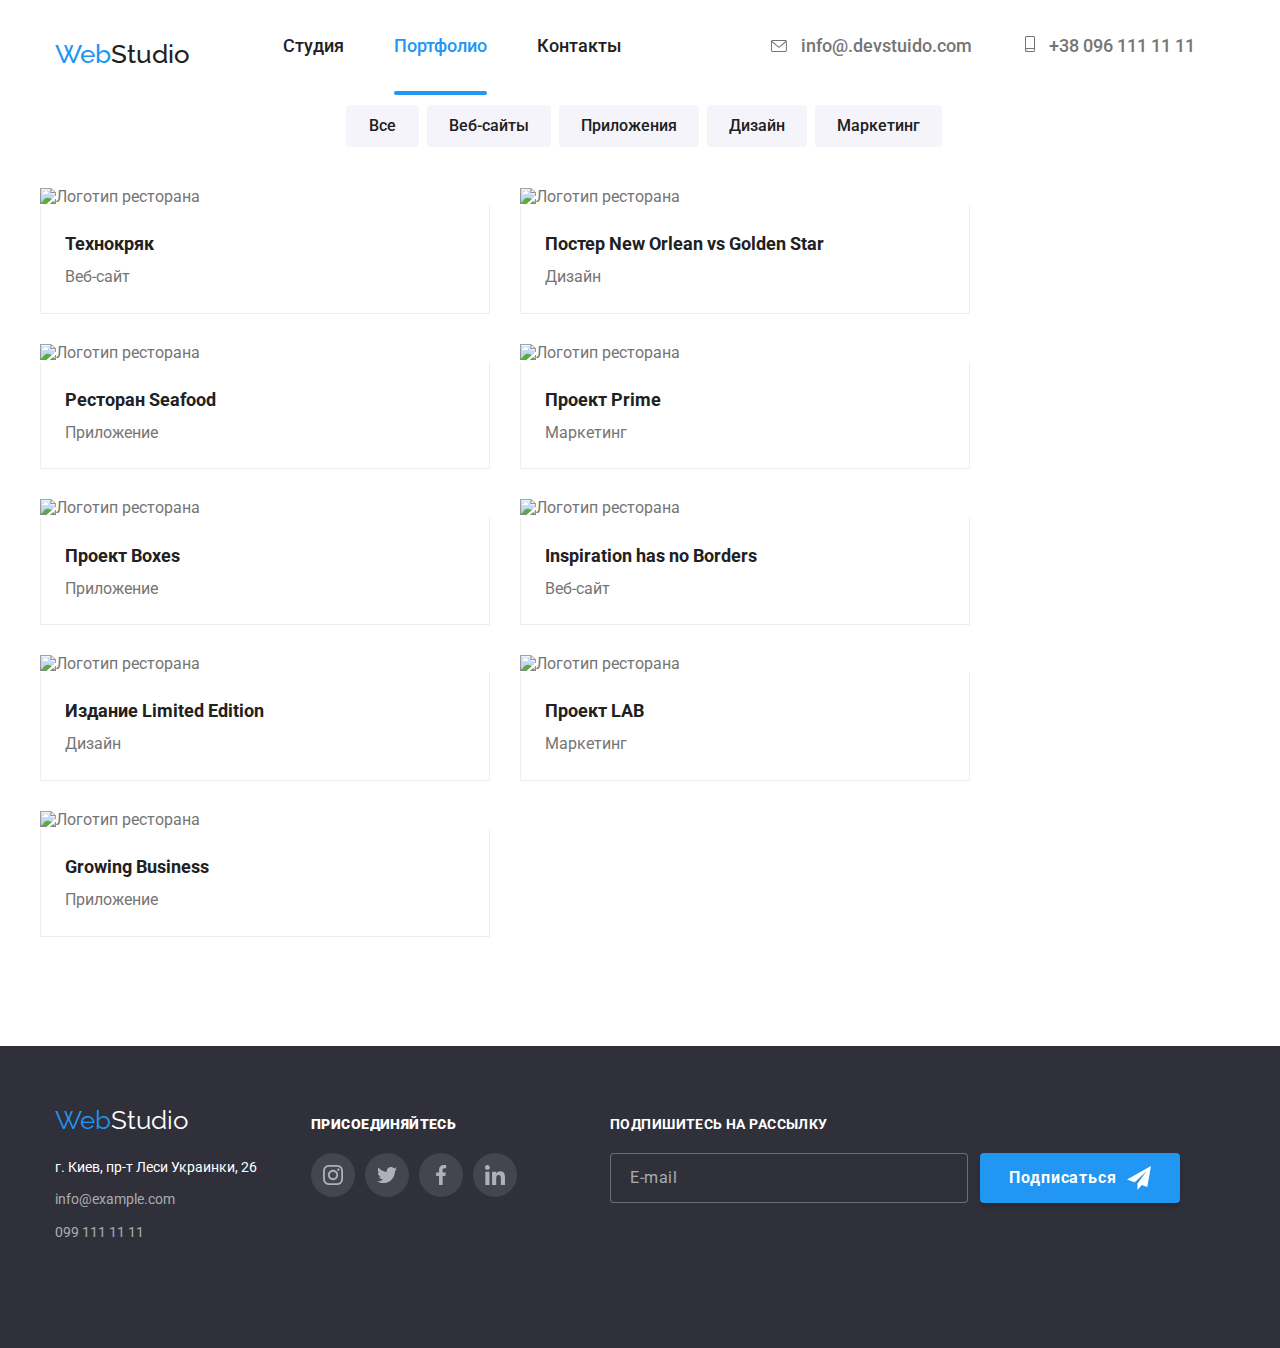
==== commit e5c33e80: "2" ====
--- a/portfolio.html
+++ b/portfolio.html
@@ -1,355 +1,461 @@
 <!DOCTYPE html>
 <html lang="ru">
-  <head>
-    <meta charset="UTF-8" />
-    <meta name="viewport" content="width=device-width, initial-scale=1.0" />
-    <title>Document</title>
-    <link href="https://fonts.googleapis.com/css2?family=Roboto:wght@400;500;700;900&display=swap" rel="stylesheet" />
-    <link href="https://fonts.googleapis.com/css2?family=Raleway:wght@700&display=swap" rel="stylesheet" />
-    <link rel="stylesheet" href="https://cdnjs.cloudflare.com/ajax/libs/modern-normalize/1.0.0/modern-normalize.min.css" />
-    <link rel="stylesheet" href="./css/main.min.css" />
-  </head>
-  <body>
-    <header class="portfolio-header header">
-      <div class="container container-nav">
-        <nav class="nav">
-          <a class="logo header-logo" href="/"><span>Web</span>Studio</a>
-
-          <ul class="nav-links">
-            <li class="nav-link"><a href="./index.html">Студия</a></li>
-            <li class="nav-link nav-current"><a class="nav-current-link" href="./portfolio.html">Портфолио</a></li>
-            <li class="nav-link"><a href="">Контакты</a></li>
-          </ul>
-        </nav>
-
-        <ul class="header-contacts__list">
-          <li class="header-contact__item">
-            <a class="header-contacts header-item" href="info@devstudio.com">
-              <svg class="header__icon" width="16px" height="12px">
-                <use href="./images/icons-homework4/symbol-defs.svg#envelope"></use>
-              </svg>
-              info@.devstuido.com</a
-            >
-          </li>
-          <li class="header-contact__item">
-            <a class="header-contacts" href="tel:+380991111111">
-              <svg class="header__icon" width="10px" height="16px">
-                <use href="./images/icons-homework4/symbol-defs.svg#smartphone"></use>
-              </svg>
-              +38 096 111 11 11</a
-            >
-          </li>
-        </ul>
-      </div>
-      <button class="mob_menu-button" type="button is-open">
-        <svg class="mob_icons" width="40" height="40">
-          <use class="mob_icon-menu" href="./images/icons-homework4/symbol-defs.svg#menu-icon"></use>
-          <use class="mob_icon-cross" href="./images/icons-homework4/symbol-defs.svg#close-black"></use>
-        </svg>
-      </button>
-    </header>
-
-    <main>
-      <!--Кнопки - виды продуктов-->
-      <h2 class="hidden">Виды продуктов</h2>
-      <div class="container buttons-container">
-        <ul class="buttons-list">
-          <li class="buttons-list__item"><button class="portfolio-button" type="button">Все</button></li>
-          <li class="buttons-list__item"><button class="portfolio-button inline-button" type="button">Веб-сайты</button></li>
-          <li class="buttons-list__item"><button class="portfolio-button inline-button" type="button">Приложения</button></li>
-          <li class="buttons-list__item"><button class="portfolio-button" type="button">Дизайн</button></li>
-          <li class="buttons-list__item"><button class="portfolio-button inline-button" type="button">Маркетинг</button></li>
-        </ul>
-      </div>
-
-      <!--Продукты-->
-      <section class="portfolio-products section-padding">
-        <div class="container">
-          <h2 class="hidden">Продукты</h2>
-          <ul class="card-set">
-            <li class="product-card">
-              <a class="link-product-card" href="" rel="noopener noreffer" target="_blank">
-                <div class="image-container">
-                  <picture>
-                    <source srcset="./images/img/examples-1-354@img1x.jpg 1x, ./images/img/examples-1-354img@2x.jpg 2x" media="(min-width: 1200px)" />
-                    <source srcset="./images/img/examples-1-370@img1x.jpg 1x, ./images/img/examples-1-370img@2x.jpg 2x" media="(min-width: 768px)" />
-                    <source srcset="./images/img/examples-1-450@img1x.jpg 1x, ./images/img/examples-1-450img@2x.jpg 2x" media="(max-width: 767px)" />
-                    <img class="product-image" src="./images/img/examples-1-354@img1x.jpg" alt="Логотип ресторана" width="450" />
-                  </picture>
-                  <div class="portfolio--product-overlay__container">
-                    <p class="portfolio--product-overlay">
-                      Технокряк это современная площадка распространения коронавируса. Компании используют эту платформу для цифрового шпионажа и атак
-                      на защищённые сервера конкурентов.
-                    </p>
-                  </div>
+    <head>
+        <meta charset="UTF-8" />
+        <meta name="viewport" content="width=device-width, initial-scale=1.0" />
+        <title>Document</title>
+        <link href="https://fonts.googleapis.com/css2?family=Roboto:wght@400;500;700;900&display=swap" rel="stylesheet" />
+        <link href="https://fonts.googleapis.com/css2?family=Raleway:wght@700&display=swap" rel="stylesheet" />
+        <link rel="stylesheet" href="https://cdnjs.cloudflare.com/ajax/libs/modern-normalize/1.0.0/modern-normalize.min.css" />
+        <link rel="stylesheet" href="./css/main.min.css" />
+    </head>
+    <body>
+        <header class="portfolio header">
+            <div class="container container-nav">
+                <a class="logo header-logo" href="/"><span>Web</span>Studio</a>
+
+                <div data-menu class="nav_contacts">
+                    <nav class="nav">
+                        <ul class="nav-links">
+                            <li class="nav-link"><a href="./index.html">Студия</a></li>
+                            <li class="nav-link nav-current"><a class="nav-current-link" href="./portfolio.html">Портфолио</a></li>
+                            <li class="nav-link"><a href="">Контакты</a></li>
+                        </ul>
+                    </nav>
+                    <ul class="header-contacts__list">
+                        <li class="header-contact__item">
+                            <a class="header-contacts header-item first" href="info@devstudio.com">
+                                <svg class="header__icon" width="16px" height="12px">
+                                    <use href="./images/icons-homework4/symbol-defs.svg#envelope"></use>
+                                </svg>
+                                info@.devstuido.com</a
+                            >
+                        </li>
+                        <li class="header-contact__item">
+                            <a class="header-contacts" href="tel:+380991111111">
+                                <svg class="header__icon" width="10px" height="16px">
+                                    <use href="./images/icons-homework4/symbol-defs.svg#smartphone"></use>
+                                </svg>
+                                +38 096 111 11 11</a
+                            >
+                        </li>
+                    </ul>
                 </div>
-                <div class="card-border">
-                  <h3 class="product-header">Технокряк</h3>
-                  <p class="product-type">Веб-сайт</p>
+            </div>
+            <button class="mob_menu-button" type="button" data-menu-button>
+                <svg class="mob_icons" width="40" height="40">
+                    <use class="mob_icon-menu" href="./images/icons-homework4/symbol-defs.svg#menu-icon"></use>
+                    <use class="mob_icon-cross" href="./images/icons-homework4/symbol-defs.svg#close-black"></use>
+                </svg>
+            </button>
+        </header>
+
+        <main>
+            <!--Кнопки - виды продуктов-->
+            <h2 class="hidden">Виды продуктов</h2>
+            <div class="container buttons-container">
+                <ul class="buttons-list">
+                    <li class="buttons-list__item"><button class="portfolio-button" type="button">Все</button></li>
+                    <li class="buttons-list__item"><button class="portfolio-button inline-button" type="button">Веб-сайты</button></li>
+                    <li class="buttons-list__item"><button class="portfolio-button inline-button" type="button">Приложения</button></li>
+                    <li class="buttons-list__item"><button class="portfolio-button" type="button">Дизайн</button></li>
+                    <li class="buttons-list__item"><button class="portfolio-button inline-button" type="button">Маркетинг</button></li>
+                </ul>
+            </div>
+
+            <!--Продукты-->
+            <section class="portfolio-products section-padding">
+                <div class="container">
+                    <h2 class="hidden">Продукты</h2>
+                    <ul class="card-set">
+                        <li class="product-card">
+                            <a class="link-product-card" href="" rel="noopener noreffer" target="_blank">
+                                <div class="image-container">
+                                    <picture>
+                                        <source
+                                            srcset="./images/img/examples-1-354@img1x.jpg 1x, ./images/img/examples-1-354img@2x.jpg 2x"
+                                            media="(min-width: 1200px)"
+                                        />
+                                        <source
+                                            srcset="./images/img/examples-1-370@img1x.jpg 1x, ./images/img/examples-1-370img@2x.jpg 2x"
+                                            media="(min-width: 768px)"
+                                        />
+                                        <source
+                                            srcset="./images/img/examples-1-450@img1x.jpg 1x, ./images/img/examples-1-450img@2x.jpg 2x"
+                                            media="(max-width: 767px)"
+                                        />
+                                        <img class="product-image" src="./images/img/examples-1-354@img1x.jpg" alt="Логотип ресторана" width="450" />
+                                    </picture>
+                                    <div class="portfolio--product-overlay__container">
+                                        <p class="portfolio--product-overlay">
+                                            Технокряк это современная площадка распространения коронавируса. Компании используют эту платформу для
+                                            цифрового шпионажа и атак на защищённые сервера конкурентов.
+                                        </p>
+                                    </div>
+                                </div>
+                                <div class="card-border">
+                                    <h3 class="product-header">Технокряк</h3>
+                                    <p class="product-type">Веб-сайт</p>
+                                </div>
+                            </a>
+                        </li>
+
+                        <li class="product-card">
+                            <a class="link-product-card" href="" rel="noopener noreffer" target="_blank">
+                                <div class="image-container">
+                                    <picture>
+                                        <source
+                                            srcset="./images/img/examples-2-354@img1x.jpg 1x, ./images/img/examples-2-354img@2x.jpg 2x"
+                                            media="(min-width: 1200px)"
+                                        />
+                                        <source
+                                            srcset="./images/img/examples-2-370@img1x.jpg 1x, ./images/img/examples-2-370img@2x.jpg 2x"
+                                            media="(min-width: 768px)"
+                                        />
+                                        <source
+                                            srcset="./images/img/examples-2-450@img1x.jpg 1x, ./images/img/examples-2-450img@2x.jpg 2x"
+                                            media="(max-width: 767px)"
+                                        />
+                                        <img class="product-image" src="./images/img/examples-2-354@img1x.jpg" alt="Логотип ресторана" width="450" />
+                                    </picture>
+                                    <div class="portfolio--product-overlay__container">
+                                        <p class="portfolio--product-overlay">
+                                            Технокряк это современная площадка распространения коронавируса. Компании используют эту платформу для
+                                            цифрового шпионажа и атак на защищённые сервера конкурентов.
+                                        </p>
+                                    </div>
+                                </div>
+                                <div class="card-border">
+                                    <h3 class="product-header">Постер New Orlean vs Golden Star</h3>
+                                    <p class="product-type">Дизайн</p>
+                                </div>
+                            </a>
+                        </li>
+
+                        <li class="product-card">
+                            <a class="link-product-card" href="" rel="noopener noreffer" target="_blank">
+                                <div class="image-container">
+                                    <picture>
+                                        <source
+                                            srcset="./images/img/examples-3-354@img1x.jpg 1x, ./images/img/examples-3-354img@2x.jpg 2x"
+                                            media="(min-width: 1200px)"
+                                        />
+                                        <source
+                                            srcset="./images/img/examples-3-370@img1x.jpg 1x, ./images/img/examples-3-370img@2x.jpg 2x"
+                                            media="(min-width: 768px)"
+                                        />
+                                        <source
+                                            srcset="./images/img/examples-3-450@img1x.jpg 1x, ./images/img/examples-3-450img@2x.jpg 2x"
+                                            media="(max-width: 767px)"
+                                        />
+                                        <img class="product-image" src="./images/img/examples-3-354@img1x.jpg" alt="Логотип ресторана" width="450" />
+                                    </picture>
+                                    <div class="portfolio--product-overlay__container">
+                                        <p class="portfolio--product-overlay">
+                                            Технокряк это современная площадка распространения коронавируса. Компании используют эту платформу для
+                                            цифрового шпионажа и атак на защищённые сервера конкурентов.
+                                        </p>
+                                    </div>
+                                </div>
+                                <div class="card-border">
+                                    <h3 class="product-header">Ресторан Seafood</h3>
+                                    <p class="product-type">Приложение</p>
+                                </div>
+                            </a>
+                        </li>
+
+                        <li class="product-card">
+                            <a class="link-product-card" href="" rel="noopener noreffer" target="_blank">
+                                <div class="image-container">
+                                    <picture>
+                                        <source
+                                            srcset="./images/img/examples-4-354@img1x.jpg 1x, ./images/img/examples-4-354img@2x.jpg 2x"
+                                            media="(min-width: 1200px)"
+                                        />
+                                        <source
+                                            srcset="./images/img/examples-4-370@img1x.jpg 1x, ./images/img/examples-4-370img@2x.jpg 2x"
+                                            media="(min-width: 768px)"
+                                        />
+                                        <source
+                                            srcset="./images/img/examples-4-450@img1x.jpg 1x, ./images/img/examples-4-450img@2x.jpg 2x"
+                                            media="(max-width: 767px)"
+                                        />
+                                        <img class="product-image" src="./images/img/examples-4-354@img1x.jpg" alt="Логотип ресторана" width="450" />
+                                    </picture>
+
+                                    <div class="portfolio--product-overlay__container">
+                                        <p class="portfolio--product-overlay">
+                                            Технокряк это современная площадка распространения коронавируса. Компании используют эту платформу для
+                                            цифрового шпионажа и атак на защищённые сервера конкурентов.
+                                        </p>
+                                    </div>
+                                </div>
+                                <div class="card-border">
+                                    <h3 class="product-header">Проект Prime</h3>
+                                    <p class="product-type">Маркетинг</p>
+                                </div>
+                            </a>
+                        </li>
+
+                        <li class="product-card">
+                            <a class="link-product-card" href="" rel="noopener noreffer" target="_blank">
+                                <div class="image-container">
+                                    <picture>
+                                        <source
+                                            srcset="./images/img/examples-5-354@img1x.jpg 1x, ./images/img/examples-5-354img@2x.jpg 2x"
+                                            media="(min-width: 1200px)"
+                                        />
+                                        <source
+                                            srcset="./images/img/examples-5-370@img1x.jpg 1x, ./images/img/examples-5-370img@2x.jpg 2x"
+                                            media="(min-width: 768px)"
+                                        />
+                                        <source
+                                            srcset="./images/img/examples-5-450@img1x.jpg 1x, ./images/img/examples-5-450img@2x.jpg 2x"
+                                            media="(max-width: 767px)"
+                                        />
+                                        <img class="product-image" src="./images/img/examples-5-354@img1x.jpg" alt="Логотип ресторана" width="450" />
+                                    </picture>
+
+                                    <div class="portfolio--product-overlay__container">
+                                        <p class="portfolio--product-overlay">
+                                            Технокряк это современная площадка распространения коронавируса. Компании используют эту платформу для
+                                            цифрового шпионажа и атак на защищённые сервера конкурентов.
+                                        </p>
+                                    </div>
+                                </div>
+                                <div class="card-border">
+                                    <h3 class="product-header">Проект Boxes</h3>
+                                    <p class="product-type">Приложение</p>
+                                </div>
+                            </a>
+                        </li>
+
+                        <li class="product-card">
+                            <a class="link-product-card" href="" rel="noopener noreffer" target="_blank">
+                                <div class="image-container">
+                                    <picture>
+                                        <source
+                                            srcset="./images/img/examples-6-354@img1x.jpg 1x, ./images/img/examples-6-354img@2x.jpg 2x"
+                                            media="(min-width: 1200px)"
+                                        />
+                                        <source
+                                            srcset="./images/img/examples-6-370@img1x.jpg 1x, ./images/img/examples-6-370img@2x.jpg 2x"
+                                            media="(min-width: 768px)"
+                                        />
+                                        <source
+                                            srcset="./images/img/examples-6-450@img1x.jpg 1x, ./images/img/examples-6-450img@2x.jpg 2x"
+                                            media="(max-width: 767px)"
+                                        />
+                                        <img class="product-image" src="./images/img/examples-6-354@img1x.jpg" alt="Логотип ресторана" width="450" />
+                                    </picture>
+
+                                    <div class="portfolio--product-overlay__container">
+                                        <p class="portfolio--product-overlay">
+                                            Технокряк это современная площадка распространения коронавируса. Компании используют эту платформу для
+                                            цифрового шпионажа и атак на защищённые сервера конкурентов.
+                                        </p>
+                                    </div>
+                                </div>
+                                <div class="card-border">
+                                    <h3 class="product-header">Inspiration has no Borders</h3>
+                                    <p class="product-type">Веб-сайт</p>
+                                </div>
+                            </a>
+                        </li>
+
+                        <li class="product-card">
+                            <a class="link-product-card" href="" rel="noopener noreffer" target="_blank">
+                                <div class="image-container">
+                                    <picture>
+                                        <source
+                                            srcset="./images/img/examples-7-354@img1x.jpg 1x, ./images/img/examples-7-354img@2x.jpg 2x"
+                                            media="(min-width: 1200px)"
+                                        />
+                                        <source
+                                            srcset="./images/img/examples-7-370@img1x.jpg 1x, ./images/img/examples-7-370img@2x.jpg 2x"
+                                            media="(min-width: 768px)"
+                                        />
+                                        <source
+                                            srcset="./images/img/examples-7-450@img1x.jpg 1x, ./images/img/examples-7-450img@2x.jpg 2x"
+                                            media="(max-width: 767px)"
+                                        />
+                                        <img class="product-image" src="./images/img/examples-7-354@img1x.jpg" alt="Логотип ресторана" width="450" />
+                                    </picture>
+
+                                    <div class="portfolio--product-overlay__container">
+                                        <p class="portfolio--product-overlay">
+                                            Технокряк это современная площадка распространения коронавируса. Компании используют эту платформу для
+                                            цифрового шпионажа и атак на защищённые сервера конкурентов.
+                                        </p>
+                                    </div>
+                                </div>
+                                <div class="card-border">
+                                    <h3 class="product-header">Издание Limited Edition</h3>
+                                    <p class="product-type">Дизайн</p>
+                                </div>
+                            </a>
+                        </li>
+
+                        <li class="product-card">
+                            <a class="link-product-card" href="" rel="noopener noreffer" target="_blank">
+                                <div class="image-container">
+                                    <picture>
+                                        <source
+                                            srcset="./images/img/examples-8-354@img1x.jpg 1x, ./images/img/examples-8-354img@2x.jpg 2x"
+                                            media="(min-width: 1200px)"
+                                        />
+                                        <source
+                                            srcset="./images/img/examples-8-370@img1x.jpg 1x, ./images/img/examples-8-370img@2x.jpg 2x"
+                                            media="(min-width: 768px)"
+                                        />
+                                        <source
+                                            srcset="./images/img/examples-8-450@img1x.jpg 1x, ./images/img/examples-8-450img@2x.jpg 2x"
+                                            media="(max-width: 767px)"
+                                        />
+                                        <img class="product-image" src="./images/img/examples-8-354@img1x.jpg" alt="Логотип ресторана" width="450" />
+                                    </picture>
+
+                                    <div class="portfolio--product-overlay__container">
+                                        <p class="portfolio--product-overlay">
+                                            Технокряк это современная площадка распространения коронавируса. Компании используют эту платформу для
+                                            цифрового шпионажа и атак на защищённые сервера конкурентов.
+                                        </p>
+                                    </div>
+                                </div>
+                                <div class="card-border">
+                                    <h3 class="product-header">Проект LAB</h3>
+                                    <p class="product-type">Маркетинг</p>
+                                </div>
+                            </a>
+                        </li>
+
+                        <li class="product-card">
+                            <a class="link-product-card" href="" rel="noopener noreffer" target="_blank">
+                                <div class="image-container">
+                                    <picture>
+                                        <source
+                                            srcset="./images/img/examples-9-354@img1x.jpg 1x, ./images/img/examples-9-354img@2x.jpg 2x"
+                                            media="(min-width: 1200px)"
+                                        />
+                                        <source
+                                            srcset="./images/img/examples-9-370@img1x.jpg 1x, ./images/img/examples-9-370img@2x.jpg 2x"
+                                            media="(min-width: 768px)"
+                                        />
+                                        <source
+                                            srcset="./images/img/examples-9-450@img1x.jpg 1x, ./images/img/examples-9-450img@2x.jpg 2x"
+                                            media="(max-width: 767px)"
+                                        />
+                                        <img class="product-image" src="./images/img/examples-9-354@img1x.jpg" alt="Логотип ресторана" width="450" />
+                                    </picture>
+
+                                    <div class="portfolio--product-overlay__container">
+                                        <p class="portfolio--product-overlay">
+                                            Технокряк это современная площадка распространения коронавируса. Компании используют эту платформу для
+                                            цифрового шпионажа и атак на защищённые сервера конкурентов.
+                                        </p>
+                                    </div>
+                                </div>
+                                <div class="card-border">
+                                    <h3 class="product-header">Growing Business</h3>
+                                    <p class="product-type">Приложение</p>
+                                </div>
+                            </a>
+                        </li>
+                    </ul>
                 </div>
-              </a>
-            </li>
-
-            <li class="product-card">
-              <a class="link-product-card" href="" rel="noopener noreffer" target="_blank">
-                <div class="image-container">
-                  <picture>
-                    <source srcset="./images/img/examples-2-354@img1x.jpg 1x, ./images/img/examples-2-354img@2x.jpg 2x" media="(min-width: 1200px)" />
-                    <source srcset="./images/img/examples-2-370@img1x.jpg 1x, ./images/img/examples-2-370img@2x.jpg 2x" media="(min-width: 768px)" />
-                    <source srcset="./images/img/examples-2-450@img1x.jpg 1x, ./images/img/examples-2-450img@2x.jpg 2x" media="(max-width: 767px)" />
-                    <img class="product-image" src="./images/img/examples-2-354@img1x.jpg" alt="Логотип ресторана" width="450" />
-                  </picture>
-                  <div class="portfolio--product-overlay__container">
-                    <p class="portfolio--product-overlay">
-                      Технокряк это современная площадка распространения коронавируса. Компании используют эту платформу для цифрового шпионажа и атак
-                      на защищённые сервера конкурентов.
-                    </p>
-                  </div>
+            </section>
+        </main>
+        <footer class="footer">
+            <div class="container section-padding footer-section__whole">
+                <div class="footer_logo_and_social">
+                    <div class="div_logo-nav">
+                        <div class="div-logo">
+                            <a class="logo" href="/"><span>Web</span>Studio</a>
+                        </div>
+                        <div class="footer-adress__section">
+                            <address class="footer-contacts">
+                                <a href="" class="footer-contact footer-adress">г. Киев, пр-т Леси Украинки, 26</a>
+                                <a class="footer-contact" href="info@example.com">info@example.com</a>
+                                <a class="footer-contact" href="tel:+380991111111">099 111 11 11</a>
+                            </address>
+                        </div>
+                    </div>
+
+                    <div class="section__social-network">
+                        <div class="social-network">
+                            <h2 class="footer-header"><strong>присоединяйтесь</strong></h2>
+                            <ul class="icon-list">
+                                <li class="icon-item">
+                                    <a
+                                        class="footer-link social-network__icon-link"
+                                        target="_blank"
+                                        aria-label="фейсбук"
+                                        href=""
+                                        rel="noopener noreferrer"
+                                    >
+                                        <svg class="footer-icon social-network__icon-svg">
+                                            <use href="./images/icons-homework4/symbol-defs.svg#instagram"></use>
+                                        </svg>
+                                    </a>
+                                </li>
+                                <li class="icon-item">
+                                    <a
+                                        class="footer-link social-network__icon-link"
+                                        target="_blank"
+                                        aria-label="твиттер"
+                                        href=""
+                                        rel="noopener noreferrer"
+                                    >
+                                        <svg class="footer-icon social-network__icon-svg">
+                                            <use href="./images/icons-homework4/symbol-defs.svg#twitter"></use>
+                                        </svg>
+                                    </a>
+                                </li>
+                                <li class="icon-item">
+                                    <a
+                                        class="footer-link social-network__icon-link"
+                                        target="_blank"
+                                        aria-label="фейсбук"
+                                        href=""
+                                        rel="noopener noreferrer"
+                                    >
+                                        <svg class="footer-icon social-network__icon-svg">
+                                            <use href="./images/icons-homework4/symbol-defs.svg#facebook"></use>
+                                        </svg>
+                                    </a>
+                                </li>
+                                <li class="icon-item">
+                                    <a
+                                        class="footer-link social-network__icon-link"
+                                        target="_blank"
+                                        href=""
+                                        aria-label="линкедин"
+                                        rel="noopener noreferrer"
+                                    >
+                                        <svg class="footer-icon social-network__icon-svg">
+                                            <use href="./images/icons-homework4/symbol-defs.svg#linkedin"></use>
+                                        </svg>
+                                    </a>
+                                </li>
+                            </ul>
+                        </div>
+                    </div>
                 </div>
-                <div class="card-border">
-                  <h3 class="product-header">Постер New Orlean vs Golden Star</h3>
-                  <p class="product-type">Дизайн</p>
+
+                <div class="footer-newsletter">
+                    <h2 class="footer-header">подпишитесь на рассылку</h2>
+                    <form class="footer-email__form">
+                        <input class="footer-input" type="email" name="email" placeholder=" E-mail" />
+
+                        <button class="footer-signup__button general-button" type="submit">
+                            Подписаться
+                            <svg class="footer-form__icon">
+                                <use href="./images/icons-homework4/symbol-defs.svg#send-icon"></use>
+                            </svg>
+                        </button>
+                    </form>
                 </div>
-              </a>
-            </li>
-
-            <li class="product-card">
-              <a class="link-product-card" href="" rel="noopener noreffer" target="_blank">
-                <div class="image-container">
-                  <picture>
-                    <source srcset="./images/img/examples-3-354@img1x.jpg 1x, ./images/img/examples-3-354img@2x.jpg 2x" media="(min-width: 1200px)" />
-                    <source srcset="./images/img/examples-3-370@img1x.jpg 1x, ./images/img/examples-3-370img@2x.jpg 2x" media="(min-width: 768px)" />
-                    <source srcset="./images/img/examples-3-450@img1x.jpg 1x, ./images/img/examples-3-450img@2x.jpg 2x" media="(max-width: 767px)" />
-                    <img class="product-image" src="./images/img/examples-3-354@img1x.jpg" alt="Логотип ресторана" width="450" />
-                  </picture>
-                  <div class="portfolio--product-overlay__container">
-                    <p class="portfolio--product-overlay">
-                      Технокряк это современная площадка распространения коронавируса. Компании используют эту платформу для цифрового шпионажа и атак
-                      на защищённые сервера конкурентов.
-                    </p>
-                  </div>
-                </div>
-                <div class="card-border">
-                  <h3 class="product-header">Ресторан Seafood</h3>
-                  <p class="product-type">Приложение</p>
-                </div>
-              </a>
-            </li>
-
-            <li class="product-card">
-              <a class="link-product-card" href="" rel="noopener noreffer" target="_blank">
-                <div class="image-container">
-                  <picture>
-                    <source srcset="./images/img/examples-4-354@img1x.jpg 1x, ./images/img/examples-4-354img@2x.jpg 2x" media="(min-width: 1200px)" />
-                    <source srcset="./images/img/examples-4-370@img1x.jpg 1x, ./images/img/examples-4-370img@2x.jpg 2x" media="(min-width: 768px)" />
-                    <source srcset="./images/img/examples-4-450@img1x.jpg 1x, ./images/img/examples-4-450img@2x.jpg 2x" media="(max-width: 767px)" />
-                    <img class="product-image" src="./images/img/examples-4-354@img1x.jpg" alt="Логотип ресторана" width="450" />
-                  </picture>
-
-                  <div class="portfolio--product-overlay__container">
-                    <p class="portfolio--product-overlay">
-                      Технокряк это современная площадка распространения коронавируса. Компании используют эту платформу для цифрового шпионажа и атак
-                      на защищённые сервера конкурентов.
-                    </p>
-                  </div>
-                </div>
-                <div class="card-border">
-                  <h3 class="product-header">Проект Prime</h3>
-                  <p class="product-type">Маркетинг</p>
-                </div>
-              </a>
-            </li>
-
-            <li class="product-card">
-              <a class="link-product-card" href="" rel="noopener noreffer" target="_blank">
-                <div class="image-container">
-                  <picture>
-                    <source srcset="./images/img/examples-5-354@img1x.jpg 1x, ./images/img/examples-5-354img@2x.jpg 2x" media="(min-width: 1200px)" />
-                    <source srcset="./images/img/examples-5-370@img1x.jpg 1x, ./images/img/examples-5-370img@2x.jpg 2x" media="(min-width: 768px)" />
-                    <source srcset="./images/img/examples-5-450@img1x.jpg 1x, ./images/img/examples-5-450img@2x.jpg 2x" media="(max-width: 767px)" />
-                    <img class="product-image" src="./images/img/examples-5-354@img1x.jpg" alt="Логотип ресторана" width="450" />
-                  </picture>
-
-                  <div class="portfolio--product-overlay__container">
-                    <p class="portfolio--product-overlay">
-                      Технокряк это современная площадка распространения коронавируса. Компании используют эту платформу для цифрового шпионажа и атак
-                      на защищённые сервера конкурентов.
-                    </p>
-                  </div>
-                </div>
-                <div class="card-border">
-                  <h3 class="product-header">Проект Boxes</h3>
-                  <p class="product-type">Приложение</p>
-                </div>
-              </a>
-            </li>
-
-            <li class="product-card">
-              <a class="link-product-card" href="" rel="noopener noreffer" target="_blank">
-                <div class="image-container">
-                  <picture>
-                    <source srcset="./images/img/examples-6-354@img1x.jpg 1x, ./images/img/examples-6-354img@2x.jpg 2x" media="(min-width: 1200px)" />
-                    <source srcset="./images/img/examples-6-370@img1x.jpg 1x, ./images/img/examples-6-370img@2x.jpg 2x" media="(min-width: 768px)" />
-                    <source srcset="./images/img/examples-6-450@img1x.jpg 1x, ./images/img/examples-6-450img@2x.jpg 2x" media="(max-width: 767px)" />
-                    <img class="product-image" src="./images/img/examples-6-354@img1x.jpg" alt="Логотип ресторана" width="450" />
-                  </picture>
-
-                  <div class="portfolio--product-overlay__container">
-                    <p class="portfolio--product-overlay">
-                      Технокряк это современная площадка распространения коронавируса. Компании используют эту платформу для цифрового шпионажа и атак
-                      на защищённые сервера конкурентов.
-                    </p>
-                  </div>
-                </div>
-                <div class="card-border">
-                  <h3 class="product-header">Inspiration has no Borders</h3>
-                  <p class="product-type">Веб-сайт</p>
-                </div>
-              </a>
-            </li>
-
-            <li class="product-card">
-              <a class="link-product-card" href="" rel="noopener noreffer" target="_blank">
-                <div class="image-container">
-                  <picture>
-                    <source srcset="./images/img/examples-7-354@img1x.jpg 1x, ./images/img/examples-7-354img@2x.jpg 2x" media="(min-width: 1200px)" />
-                    <source srcset="./images/img/examples-7-370@img1x.jpg 1x, ./images/img/examples-7-370img@2x.jpg 2x" media="(min-width: 768px)" />
-                    <source srcset="./images/img/examples-7-450@img1x.jpg 1x, ./images/img/examples-7-450img@2x.jpg 2x" media="(max-width: 767px)" />
-                    <img class="product-image" src="./images/img/examples-7-354@img1x.jpg" alt="Логотип ресторана" width="450" />
-                  </picture>
-
-                  <div class="portfolio--product-overlay__container">
-                    <p class="portfolio--product-overlay">
-                      Технокряк это современная площадка распространения коронавируса. Компании используют эту платформу для цифрового шпионажа и атак
-                      на защищённые сервера конкурентов.
-                    </p>
-                  </div>
-                </div>
-                <div class="card-border">
-                  <h3 class="product-header">Издание Limited Edition</h3>
-                  <p class="product-type">Дизайн</p>
-                </div>
-              </a>
-            </li>
-
-            <li class="product-card">
-              <a class="link-product-card" href="" rel="noopener noreffer" target="_blank">
-                <div class="image-container">
-                  <picture>
-                    <source srcset="./images/img/examples-8-354@img1x.jpg 1x, ./images/img/examples-8-354img@2x.jpg 2x" media="(min-width: 1200px)" />
-                    <source srcset="./images/img/examples-8-370@img1x.jpg 1x, ./images/img/examples-8-370img@2x.jpg 2x" media="(min-width: 768px)" />
-                    <source srcset="./images/img/examples-8-450@img1x.jpg 1x, ./images/img/examples-8-450img@2x.jpg 2x" media="(max-width: 767px)" />
-                    <img class="product-image" src="./images/img/examples-8-354@img1x.jpg" alt="Логотип ресторана" width="450" />
-                  </picture>
-
-                  <div class="portfolio--product-overlay__container">
-                    <p class="portfolio--product-overlay">
-                      Технокряк это современная площадка распространения коронавируса. Компании используют эту платформу для цифрового шпионажа и атак
-                      на защищённые сервера конкурентов.
-                    </p>
-                  </div>
-                </div>
-                <div class="card-border">
-                  <h3 class="product-header">Проект LAB</h3>
-                  <p class="product-type">Маркетинг</p>
-                </div>
-              </a>
-            </li>
-
-            <li class="product-card">
-              <a class="link-product-card" href="" rel="noopener noreffer" target="_blank">
-                <div class="image-container">
-                  <picture>
-                    <source srcset="./images/img/examples-9-354@img1x.jpg 1x, ./images/img/examples-9-354img@2x.jpg 2x" media="(min-width: 1200px)" />
-                    <source srcset="./images/img/examples-9-370@img1x.jpg 1x, ./images/img/examples-9-370img@2x.jpg 2x" media="(min-width: 768px)" />
-                    <source srcset="./images/img/examples-9-450@img1x.jpg 1x, ./images/img/examples-9-450img@2x.jpg 2x" media="(max-width: 767px)" />
-                    <img class="product-image" src="./images/img/examples-9-354@img1x.jpg" alt="Логотип ресторана" width="450" />
-                  </picture>
-
-                  <div class="portfolio--product-overlay__container">
-                    <p class="portfolio--product-overlay">
-                      Технокряк это современная площадка распространения коронавируса. Компании используют эту платформу для цифрового шпионажа и атак
-                      на защищённые сервера конкурентов.
-                    </p>
-                  </div>
-                </div>
-                <div class="card-border">
-                  <h3 class="product-header">Growing Business</h3>
-                  <p class="product-type">Приложение</p>
-                </div>
-              </a>
-            </li>
-          </ul>
-        </div>
-      </section>
-    </main>
-    <footer class="footer">
-      <div class="container section-padding footer-section__whole">
-        <div class="footer_logo_and_social">
-          <div class="div_logo-nav">
-            <div class="div-logo">
-              <a class="logo" href="/"><span>Web</span>Studio</a>
             </div>
-            <div class="footer-adress__section">
-              <address class="footer-contacts">
-                <a href="" class="footer-contact footer-adress">г. Киев, пр-т Леси Украинки, 26</a>
-                <a class="footer-contact" href="info@example.com">info@example.com</a>
-                <a class="footer-contact" href="tel:+380991111111">099 111 11 11</a>
-              </address>
-            </div>
-          </div>
-
-          <div class="section__social-network">
-            <div class="social-network">
-              <h2 class="footer-header"><strong>присоединяйтесь</strong></h2>
-              <ul class="icon-list">
-                <li class="icon-item">
-                  <a class="footer-link social-network__icon-link" target="_blank" aria-label="фейсбук" href="" rel="noopener noreferrer">
-                    <svg class="footer-icon social-network__icon-svg">
-                      <use href="./images/icons-homework4/symbol-defs.svg#instagram"></use>
-                    </svg>
-                  </a>
-                </li>
-                <li class="icon-item">
-                  <a class="footer-link social-network__icon-link" target="_blank" aria-label="твиттер" href="" rel="noopener noreferrer">
-                    <svg class="footer-icon social-network__icon-svg">
-                      <use href="./images/icons-homework4/symbol-defs.svg#twitter"></use>
-                    </svg>
-                  </a>
-                </li>
-                <li class="icon-item">
-                  <a class="footer-link social-network__icon-link" target="_blank" aria-label="фейсбук" href="" rel="noopener noreferrer">
-                    <svg class="footer-icon social-network__icon-svg">
-                      <use href="./images/icons-homework4/symbol-defs.svg#facebook"></use>
-                    </svg>
-                  </a>
-                </li>
-                <li class="icon-item">
-                  <a class="footer-link social-network__icon-link" target="_blank" href="" aria-label="линкедин" rel="noopener noreferrer">
-                    <svg class="footer-icon social-network__icon-svg">
-                      <use href="./images/icons-homework4/symbol-defs.svg#linkedin"></use>
-                    </svg>
-                  </a>
-                </li>
-              </ul>
-            </div>
-          </div>
-        </div>
-
-        <div class="footer-newsletter">
-          <h2 class="footer-header">подпишитесь на рассылку</h2>
-          <form class="footer-email__form">
-            <input class="footer-input" type="email" name="email" placeholder=" E-mail" />
-
-            <button class="footer-signup__button general-button" type="submit">
-              Подписаться
-              <svg class="footer-form__icon">
-                <use href="./images/icons-homework4/symbol-defs.svg#send-icon"></use>
-              </svg>
-            </button>
-          </form>
-        </div>
-      </div>
-    </footer>
-  </body>
+        </footer>
+    </body>
 </html>
--- a/css/main.min.css
+++ b/css/main.min.css
@@ -1,2 +1,2 @@
-html{box-sizing:border-box}*,*::before,*::after{box-sizing:inherit}img{display:block;height:auto;max-width:100%}*{margin:0;padding:0}ul{list-style:none}h2,h3{color:#212121}body,header{font-family:"Roboto", sans-serif;color:#757575}a:active{color:#2196f3}address{font-style:normal}a{color:inherit;text-decoration:none}.hidden{display:none}.section-padding{padding-bottom:94px}.visually-hidden{position:absolute !important;clip:rect(1px 1px 1px 1px);clip:rect(1px, 1px, 1px, 1px);padding:0 !important;border:0 !important;height:1px !important;width:1px !important;overflow:hidden}.general-button{background-color:#2196f3;min-width:200px;color:#fff;border-radius:4px;border:0;box-shadow:0px 4px 4px rgba(0,0,0,0.15);border-radius:4px;font-family:"Roboto", sans-serif;font-style:normal;font-weight:700;font-size:16px;line-height:1.875;padding-top:10px;padding-bottom:10px;letter-spacing:0.06em}.general-button:hover{cursor:pointer}.container{width:100%px;padding-left:15px;padding-right:15px;margin-left:auto;margin-right:auto}@media (min-width: 480px){.container{width:480px;margin-left:auto;margin-right:auto}}@media (min-width: 768px){.container{width:768px}}@media (min-width: 1200px){.container{width:1200px}}.social-network__icon-link{display:flex;align-items:center;justify-content:center;border-radius:50%;transition:background-color 250ms cubic-bezier(0.4, 0, 0.2, 1);fill:#afb1b8}.icon-item:not(:first-child){margin-left:10px}.icon-list{margin:0;display:inline-flex;padding:0}.social-network__icon-link:hover .social-network__icon-svg,.social-network__icon-link:focus .social-network__icon-svg{fill:#ffffff}.social-network__icon-link:hover,.social-network__icon-link:focus{background-color:#2196f3}@media (min-width: 768px){.social-network__icon-link{height:44px;width:44px}}.logo{font-size:26px;font-family:"Raleway", serif;color:#212121;margin-right:93px}.footer .logo{color:#fff}.div-logo{margin-bottom:20px}@media (max-width: 479px){margin-top:16px}.nav-link{flex-basis:calc(100% - 100px / 3);margin-right:50px}@media (min-width: 768px){.nav-links{display:flex}.nav{display:flex;align-items:center}}.nav-current-link{position:relative;padding-bottom:39px}.nav-current-link::after{position:absolute;display:block;width:100%;background:#2196f3;border-radius:2px;height:4px;content:"";bottom:0}.nav ul{color:#212121}.nav-current{color:#2196f3}@media (min-width: 768px) and (max-width: 1199px){.nav-current-link{padding-bottom:49px}}.logo span{color:#2196f3}.section-header{font-weight:700;letter-spacing:0.03em;font-size:28px;line-height:1.17;text-align:center;margin-bottom:50px}@media (min-width: 768px){font-size:36px;line-height:1, 16}@media (min-width: 1200px){font-size:36px;line-height:1.27}.footer{background-color:#2f303a;color:#fff;padding-top:60px}.footer-contact:hover,.footer-contact:focus{color:#2196f3}.footer span{color:#2196f3}.footer-contact{font-size:14px;line-height:1.7;display:flex;flex-direction:column;align-items:center;color:rgba(255,255,255,0.6);margin-bottom:9px;transition:color 250ms cubic-bezier(0.4, 0, 0.2, 1)}.footer-header{font-family:"Roboto", sans-serif;font-size:14px;font-style:normal;font-weight:700;line-height:1.14;letter-spacing:0.03em;text-align:left;text-transform:uppercase;color:#ffffff;margin-bottom:20px}.footer-icon{fill:#ffffff}.footer-link{background-color:rgba(255,255,255,0.1)}.footer_form-button{display:inline-flex}.footer-signup__button{margin-left:12px;display:flex;justify-content:center;align-items:center}.footer-input{width:100%;padding-top:15px;padding-bottom:15px;background-color:#2f303a;padding-left:15px;border:1px solid rgba(255,255,255,0.3);box-sizing:border-box;border-radius:4px}.footer-input .social-network,.footer-input .footer-newsletter{margin-left:30px}.footer-input::placeholder{font-family:"Roboto", sans-serif;font-style:normal;font-weight:400;font-size:16px;line-height:1.25;display:flex;align-items:center;letter-spacing:0.03em;color:rgba(255,255,255,0.6)}.footer-input:hover,.footer-input:focus{color:#ffffff}.footer-form__icon{width:24px;height:24px;fill:#ffffff;margin-left:10px}.footer-adress{color:#ffffff}@media (max-width: 479px){.footer .footer-section__whole,.footer .section__social-network{align-items:baseline;text-align:center}.footer .social-network{margin-left:0}.footer .logo{margin-right:0}.footer .footer-header{margin-top:80px;text-align:center}.footer .footer-form__icon{align-items:center}}@media (max-width: 479px){.footer .footer-signup__button{margin-left:0;display:inline-flex;margin-top:20px}}.footer .footer-newsletter{display:flex;flex-direction:column;justify-content:center}@media (min-width: 768px) and (max-width: 1199px){.footer_logo_and_social{display:flex;align-items:baseline;justify-content:center}.footer-signup__button{margin-top:20px;margin-left:auto;margin-right:auto}.footer-email__form{text-align:center}.div_logo-nav,.section__social-network{flex-basis:calc(100% / 2 - 30px)}.div-logo,.footer-header,.section__social-network{text-align:center}.logo{margin-right:0}}@media (min-width: 1200px){.footer-header{text-align:initial}.footer-section__whole,.section__social-network{text-align:initial}-email__form{display:flex}-adress{display:flex}-contact{align-items:initial}-contacts{align-items:flex-start;text-align:start}.footer-input{width:358px}.footer_logo_and_social,.footer-section__whole{display:flex;align-items:baseline;flex-basis:calc(100% - 30px / 2)}.footer_logo_and_social{display:flex;flex-basis:calc(100% / 2 - 30px)}.section__social-network{margin-left:30px}}.social-network__icon-svg{height:20px;width:20px;fill:#afb1b8;transition:fill 250ms cubic-bezier(0.4, 0, 0.2, 1);background-color:transparent}.header-logo{color:#212121;margin-top:15px}.header{padding-bottom:36px;position:relative}header a{transition:color 250ms cubic-bezier(0.4, 0, 0.2, 1)}header a:hover,header a:focus{color:#2196f3}.header-contact__item{margin-right:30px}.header-item:not(:last-child){margin-right:50px}.portfolio-header{margin-bottom:94px;border-bottom:1px solid #ececec}.header__icon{fill:currentColor;margin-right:10px;margin-top:px;transition:fill 250ms cubic-bezier(0.4, 0, 0.2, 1)}.header-contacts:hover,.header-contacts:focus{color:#2196f3;fill:#2196f3}.nav_contacts{display:none}@media (min-width: 480px){.nav,.header-contacts{font-size:14px;line-height:1.14;font-weight:500}}@media (max-width: 479px){.nav_contacts{position:absolute;top:100%;left:0;width:100%;height:393px;text-align:center;background-color:#ffffff;padding-top:60px;padding-bottom:60px;font-size:18px;line-height:1, 16;letter-spacing:0.02em}.nav_contacts.is-open{display:block}.nav-current-link::after{left:0}.nav-link{margin:0}.nav-link:not(:first-child){margin-top:60px}.header-contact__item{margin:0}.header-contacts__list{margin-top:60px}.header-contact__item:not(:first-child){margin-top:16px}}@media (min-width: 768px){.header-contacts__list{display:flex;margin-left:220px}.container-nav,.nav_contacts{display:flex;align-items:center;padding-top:24px;font-size:18px;line-height:1.16;font-weight:500}}@media (min-width: 768px) and (max-width: 1199px){.header-contacts{display:flex}.portfolio-header{margin-bottom:30px}.nav_contacts{display:contents}.header-contacts__list{display:flex;align-items:flex-start;flex-direction:column;margin-left:0}.header-contact__item:not(:last-child){margin-bottom:10px}}@media (min-width: 1200px){.nav_contacts{display:contents}}.modal{position:absolute;font-family:"Roboto", sans-serif;font-size:16px;font-style:normal;font-weight:400;line-height:1.16;letter-spacing:0.01em;text-align:left;padding:40px 39px 40px 41px;top:50%;left:50%;transform:translate(-50%, -50%);background-color:#ffffff}.modal-close-button{display:flex;justify-content:center;align-items:center;position:absolute;top:0;right:0;width:30px;height:30px;margin-top:8px;margin-right:8px;border-radius:50%;border:1px solid rgba(0,0,0,0.1);transition:fill 250ms cubic-bezier(0.4, 0, 0.2, 1);background-color:#fff}.modal-close-button:hover,.modal-close-button:hover{fill:#2196f3;cursor:pointer}@media (max-width: 1199px){.modal{max-width:450px;max-height:609px;width:100%;height:100%}}@media (max-width: 1199px) and (min-width: 1200px){.modal{min-width:528px;min-height:581px}}.clients-section{padding-top:94px}@media (min-width: 480px){.clients-section{padding-top:60px;padding-bottom:60px}.clients-icon__list{display:flex;flex-wrap:wrap}}@media (max-width: 479px){.clients img{width:100%}.clients-item:nth-child(even){margin-left:30px}.clients-item:nth-child(n+3){margin-top:30px}.clients-item{flex-basis:calc((100% - 30px) / 2)}}@media (min-width: 768px){.clients-icon__list{flex-wrap:wrap}.clients-item{flex-basis:calc((100% - 60px) / 3)}}@media (min-width: 768px) and (max-width: 1199px){.clients img{max-width:100%}.clients-item:not(:nth-child(3n+1)){margin-left:30px}.clients-item:nth-child(n+4){margin-top:30px}.clients-section{padding-top:30px;padding-bottom:30px}}@media (min-width: 1200px){.clients-icon__list{flex-wrap:nowrap}.clients-item{flex-basis:calc(100% - 150px / 6)}.clients-item:not(:last-child){margin-right:30px}}.clients-link{display:flex;justify-content:center;align-items:center;height:90px;border:1px solid #afb1b8;border-radius:4px;fill:#afb1b8;transition:border 250ms cubic-bezier(0.4, 0, 0.2, 1)}.clients-icon{transition:fill 250ms cubic-bezier(0.4, 0, 0.2, 1)}.clients-link:hover,.clients-link:focus{border:1px solid #2196f3;fill:#2196f3}.hero-header{font-weight:900;text-align:center;color:#fff;text-transform:uppercase;margin-bottom:30px;font-size:26px;line-height:1.61;letter-spacing:0.06em}.hero-section{margin-left:auto;margin-right:auto;max-width:1600px;background-image:linear-gradient(rgba(47,48,58,0.4), rgba(47,48,58,0.4)),url(../../../images/img/hero-bg-480@1x.jpg);background-position:center;background-repeat:no-repeat;background-color:#2f303a;text-align:center}@media screen and (min-device-pixel-ratio: 2), screen and (min-resolution: 192dpi), screen and (min-resolution: 2dppx){.hero-section{background-image:url(../../../images/img/hero-bg-480@2x.jpg)}}@media (min-width: 768px){.hero-section{background-image:linear-gradient(rgba(47,48,58,0.4), rgba(47,48,58,0.4)),url(../../../images/img/hero-bg-768@1x.jpg)}}@media screen and (min-width: 768px) and (min-device-pixel-ratio: 2), screen and (min-width: 768px) and (min-resolution: 192dpi), screen and (min-width: 768px) and (min-resolution: 2dppx){.hero-section{background-image:url(../../../images/img/hero-bg-768@2x.jpg)}}@media (min-width: 1200px){.hero-section{background-image:linear-gradient(rgba(47,48,58,0.4), rgba(47,48,58,0.4)),url(../../../images/img/hero-bg-1600@1x.jpg)}}@media screen and (min-width: 1200px) and (min-device-pixel-ratio: 2), screen and (min-width: 1200px) and (min-resolution: 192dpi), screen and (min-width: 1200px) and (min-resolution: 2dppx){.hero-section{background-image:url(../../../images/img/hero-bg-1600@2x.jpg)}}.container-hero{margin-bottom:0;margin-left:auto;margin-right:auto;padding-top:118px;padding-bottom:118px}@media (min-width: 768px){.container-hero{margin-bottom:0;max-width:680px;margin-left:auto;margin-right:auto;padding-top:200px;padding-bottom:200px}.hero-header{font-size:44px;line-height:1.4}}.qualities{padding-top:94px}.qualities-header{font-size:14px;font-weight:700;line-height:1.14;margin-bottom:10px;text-transform:uppercase}.qualities-paragraph{font-weight:400;font-size:14px;line-height:1.71;color:#757575}@media (min-width: 768px){.qualities-list{display:flex;flex-wrap:wrap;margin-left:-30px;margin-top:-30px}.qualities-item{flex-basis:calc((100% / 2) - 30px);margin-left:30px;margin-top:30px}}@media (min-width: 1200px){.qualities-list{display:flex}.qualities-item{flex-basis:calc((100% / 4) - 30px)}}.qualities-item::before{content:"";display:block;max-width:100%;height:120px;margin-bottom:30px;background-color:#f5f4fa;background-repeat:no-repeat;background-position:center}.logo-antenna::before{background-image:url(../images/icons-homework4/antenna.svg)}.logo-clock::before{background-image:url(../images/icons-homework4/clock.svg)}.logo-diagram::before{background-image:url(../images/icons-homework4/diagram.svg)}.logo-astronaut::before{background-image:url(../images/icons-homework4/astronaut.svg)}.index-product-image__container{position:relative;width:370px}.index-product-overlay__container{display:flex;justify-content:center;align-items:center;position:absolute;bottom:0;width:100%;height:70px;background-color:rgba(47,48,58,0.8)}.index-product-overlay{text-transform:uppercase;font-family:"Roboto", sans-serif;font-size:14px;font-style:normal;font-weight:700;line-height:1.14px;letter-spacing:0.03em;text-align:center;color:#fff}.index-services__section{display:none}@media (min-width: 1200px){.index-services__section{display:block}}.team{background-color:#f5f4fa;padding-top:94px}.team-card{background-color:#ffffff;box-shadow:0px 1px 3px rgba(0,0,0,0.12),0px 1px 1px rgba(0,0,0,0.14),0px 2px 1px rgba(0,0,0,0.2);border-radius:0px 0px 4px 4px;text-align:center}.team .icon-list{padding-bottom:24px}@media (max-width: 479px){.team .team-card:not(:first-child){margin-top:20px}}@media (min-width: 768px){.team img{min-width:270px}.team-cards{display:flex;flex-wrap:wrap}.team-card{flex-basis:calc((100% / 2) - 30px)}}@media (min-width: 768px) and (max-width: 1199px){.team-card{margin:15px}.team-cards{margin-top:-30px;margin-bottom:-30px}}@media (min-width: 1200px){.team-card:not(:first-child){margin-left:30px}.team-card{flex-basis:calc(100% / 4 - 90px)}}.team-card p{margin-top:10px;margin-bottom:16px}.team .names-header{font-weight:500;font-size:16px;line-height:1.17;color:#212121;margin-top:30px}.team .names-paragraph{font-weight:400;font-size:16px;line-height:1.17}.portfolio-button{min-width:73px;color:#212121;line-height:1.6;font-size:16px;background-color:#f5f4fa;font-weight:500;margin-left:8px;border-radius:4px;padding:8px 22px;border:none;transition:background-color 250ms cubic-bezier(0.4, 0, 0.2, 1),color 250ms cubic-bezier(0.4, 0, 0.2, 1),box-shadow 250ms cubic-bezier(0.4, 0, 0.2, 1)}.portfolio-button:hover,.portfolio-button:focus{background-color:#2196f3;color:#fff;box-shadow:0px 3px 1px rgba(0,0,0,0.1),0px 1px 2px rgba(0,0,0,0.08),0px 2px 2px rgba(0,0,0,0.12);cursor:pointer}.buttons-list{display:flex;justify-content:center}.buttons-container{padding-bottom:0;margin-bottom:56px}@media (max-width: 479px){.buttons-list{display:flex;flex-wrap:wrap;justify-content:flex-start;text-align:start}.buttons-list__item{margin-top:10px}}.product-header{font-weight:700;font-size:18px;line-height:2;margin-left:24px;margin-top:0}.product-type{font-weight:normal;font-size:16px;line-height:1.9;margin-left:24px}.product-card:hover,.product-card:focus{box-shadow:0px 1px 1px rgba(0,0,0,0.12),0px 4px 4px rgba(0,0,0,0.06),1px 4px 6px rgba(0,0,0,0.16)}.card-border{border-left:1px solid #eeeeee;border-right:1px solid #eeeeee;border-bottom:1px solid #eeeeee;padding-bottom:20px;padding-top:20px}.image-container{position:relative}.portfolio--product-overlay__container{position:absolute;display:flex;justify-content:center;align-items:center;background-color:rgba(33,150,243,0.9);padding-left:24px;padding-right:24px;opacity:0;transition:opacity 250ms cubic-bezier(0.4, 0, 0.2, 1),height 250ms cubic-bezier(0.4, 0, 0.2, 1);bottom:0;width:100%;height:0px}.portfolio--product-overlay{font-family:"Roboto", sans-serif;font-size:18px;font-style:normal;font-weight:400;line-height:1.55;letter-spacing:0.03em;text-align:left;color:#fff}.link-product-card:hover .portfolio--product-overlay__container,.link-product-card:focus .portfolio--product-overlay__container{opacity:1;height:294px}@media (min-width: 768px){-products{list-style:none}.card-set{display:flex;flex-wrap:wrap;margin-top:-30px;margin-left:-30px}.product-images{display:flex;justify-content:space-between}.product-card{flex-basis:calc(100% / 2 - 30px);margin:0;margin:15px}}@media (min-width: 1200px){.product-card{flex-basis:calc((100% / 3) - 30px)}.product-card{transition:box-shadow 250ms cubic-bezier(0.4, 0, 0.2, 1)}}.backdrop{position:fixed;top:0;left:0;width:100%;height:100%;background-color:rgba(0,0,0,0.2)}.backdrop.is-hidden{opacity:0;pointer-events:none}.modal-header{font-family:"Roboto", sans-serif;font-size:20px;font-style:normal;font-weight:700;line-height:1.15;letter-spacing:0.03em;text-align:center;margin-bottom:12px}.modal__contract-checkbox{font-family:"Roboto", sans-serif;font-size:14px;font-style:normal;font-weight:400;line-height:1.71;letter-spacing:0.03em}.modal__contract-checkbox-link{text-decoration:underline;color:#188ce8}.modal-textarea::placeholder{font-family:"Roboto", sans-serif;font-style:normal;font-weight:400;font-size:14px;line-height:1.14;letter-spacing:0.01em}.modal-textarea{height:120px;width:100%;resize:none;padding:12px 16px;margin-bottom:25px;border:1px solid rgba(33,33,33,0.2);border-radius:4px;transition:border-color 250ms cubic-bezier(0.4, 0, 0.2, 1)}.modal-input__container{position:relative;display:flex;flex-direction:column}.modal-label{margin-bottom:4px;font-family:"Roboto", sans-serif;font-style:normal;font-weight:400;font-size:12px;line-height:1.14;letter-spacing:0.01em;display:flex;flex-direction:column}.modal-icon{position:absolute;top:50%;transform:translateY(-50%);left:13px;width:18px;height:18px;transition:fill 250ms cubic-bezier(0.4, 0, 0.2, 1)}.modal-submit__button{display:block;margin-left:auto;margin-right:auto}.modal-input__container:focus svg,.modal-input__container:hover svg,.modal-input__container:hover .modal-input,.modal-input__container:focus .modal-input,.modal-input__container:hover .modal-textarea,.modal-input__container:focus .modal-textarea{fill:#2196f3;border-color:#2196f3}.modal-checkbox__input:checked+.custom-checkbox{border-color:#2196f3;background-image:url(../images/images-homework-6/vector.svg);background-color:#2196f3;background-size:auto;background-repeat:no-repeat}.modal-checkbox__submit{position:relative;padding-left:30px;margin-bottom:30px}.custom-checkbox{position:absolute;display:block;left:0;bottom:50%;transform:translateY(50%);width:16px;height:15px;border:2px solid #212121;border-radius:3px}.modal-input{border:1px solid rgba(33,33,33,0.2);border-radius:4px;padding-left:40px;height:40px;margin-bottom:10px;transition:border-color 250ms cubic-bezier(0.4, 0, 0.2, 1)}.mob_menu-button{display:none;padding:0;margin:0;background:none;background-color:transparent;border:none;position:absolute;right:0;top:0;margin-top:10px;margin-right:15px}@media (max-width: 479px){.mob_menu-button{display:block}}@media (max-width: 479px){.mob_menu-button:hover .mob_icons,.mob_menu-button:focus .mob_icons{fill:#2196f3}.mob_icon-cross{display:none}.mob_menu-button.is-open .mob_icon-cross{display:block}.mob_menu-button.is-open .mob_icon-menu{display:none}}
+html{box-sizing:border-box}*,*::before,*::after{box-sizing:inherit}img{display:block;height:auto;max-width:100%}*{margin:0;padding:0}ul{list-style:none}h2,h3{color:#212121}body,header{font-family:"Roboto", sans-serif;color:#757575}a:active{color:#2196f3}address{font-style:normal}a{color:inherit;text-decoration:none}.hidden{display:none}.section-padding{padding-bottom:94px}.visually-hidden{position:absolute !important;clip:rect(1px 1px 1px 1px);clip:rect(1px, 1px, 1px, 1px);padding:0 !important;border:0 !important;height:1px !important;width:1px !important;overflow:hidden}.general-button{background-color:#2196f3;min-width:200px;color:#fff;border-radius:4px;border:0;box-shadow:0px 4px 4px rgba(0,0,0,0.15);border-radius:4px;font-family:"Roboto", sans-serif;font-style:normal;font-weight:700;font-size:16px;line-height:1.875;padding-top:10px;padding-bottom:10px;letter-spacing:0.06em}.general-button:hover{cursor:pointer}.container{width:100%;padding-left:15px;padding-right:15px;margin-left:auto;margin-right:auto}@media (min-width: 480px){.container{width:480px;margin-left:auto;margin-right:auto}}@media (max-width: 767px){.container{margin-top:20px;max-width:480px;margin-left:auto;margin-right:auto}}@media (min-width: 768px){.container{width:768px}}@media (min-width: 1200px){.container{width:1200px}}.social-network__icon-link{display:flex;align-items:center;justify-content:center;border-radius:50%;transition:background-color 250ms cubic-bezier(0.4, 0, 0.2, 1);fill:#afb1b8}.icon-item:not(:first-child){margin-left:10px}.icon-list{margin:0;display:inline-flex;padding:0}.social-network__icon-link:hover .social-network__icon-svg,.social-network__icon-link:focus .social-network__icon-svg{fill:#ffffff}.social-network__icon-link:hover,.social-network__icon-link:focus{background-color:#2196f3}@media (min-width: 768px){.social-network__icon-link{height:44px;width:44px}}.logo{font-size:26px;font-family:"Raleway", serif;color:#212121;margin-right:93px}.footer .logo{color:#fff}.div-logo{margin-bottom:20px}@media (max-width: 767px){.div-logo{margin-top:16px}}.nav-link{flex-basis:calc(100% - 100px / 3);margin-right:50px}@media (min-width: 768px){.nav-links{display:flex}.nav{display:flex;align-items:center}}.nav-current-link{position:relative;padding-bottom:39px}.nav-current-link::after{position:absolute;display:block;width:100%;background:#2196f3;border-radius:2px;height:4px;content:"";bottom:0}.nav ul{color:#212121}.nav-current{color:#2196f3}@media (min-width: 768px) and (max-width: 1199px){.nav-current-link{padding-bottom:49px}}.logo span{color:#2196f3}.section-header{font-weight:700;letter-spacing:0.03em;font-size:28px;line-height:1.17;text-align:center;margin-bottom:50px}@media (min-width: 768px){.section-header{font-size:36px;line-height:1.16}}@media (min-width: 1200px){.section-header{font-size:36px;line-height:1.27}}.footer{background-color:#2f303a;color:#fff;padding-top:60px}.footer-contact:hover,.footer-contact:focus{color:#2196f3}.footer span{color:#2196f3}.footer-contact{font-size:14px;line-height:1.7;display:flex;flex-direction:column;align-items:center;color:rgba(255,255,255,0.6);margin-bottom:9px;transition:color 250ms cubic-bezier(0.4, 0, 0.2, 1)}.footer-header{font-family:"Roboto", sans-serif;font-size:14px;font-style:normal;font-weight:700;line-height:1.14;letter-spacing:0.03em;text-align:left;text-transform:uppercase;color:#ffffff;margin-bottom:20px}.footer-icon{fill:#ffffff}.footer-link{background-color:rgba(255,255,255,0.1)}.footer_form-button{display:inline-flex}.footer-signup__button{margin-left:12px;display:flex;justify-content:center;align-items:center}.footer-input{width:100%;padding-top:15px;padding-bottom:15px;background-color:#2f303a;padding-left:15px;border:1px solid rgba(255,255,255,0.3);box-sizing:border-box;border-radius:4px}.footer-input .social-network,.footer-input .footer-newsletter{margin-left:30px}.footer-input::placeholder{font-family:"Roboto", sans-serif;font-style:normal;font-weight:400;font-size:16px;line-height:1.25;display:flex;align-items:center;letter-spacing:0.03em;color:rgba(255,255,255,0.6)}.footer-input:hover,.footer-input:focus{color:#ffffff}.footer-form__icon{width:24px;height:24px;fill:#ffffff;margin-left:10px}.footer-adress{color:#ffffff}@media (max-width: 767px){.footer .footer-section__whole,.footer .section__social-network{align-items:baseline;text-align:center}.footer .social-network{margin-left:0}.footer .logo{margin-right:0}.footer .footer-header{margin-top:80px;text-align:center}.footer .footer-form__icon{align-items:center}}@media (max-width: 767px){.footer .footer-signup__button{margin-left:0;display:inline-flex;margin-top:20px}}.footer .footer-newsletter{display:flex;flex-direction:column;justify-content:center}@media (min-width: 768px) and (max-width: 1199px){.footer .footer_logo_and_social{display:flex;align-items:baseline;justify-content:center}.footer .footer-signup__button{margin-top:20px;margin-left:auto;margin-right:auto}.footer .footer-email__form{text-align:center}.footer .div_logo-nav,.footer .section__social-network{flex-basis:calc(100% / 2 - 30px)}.footer .div-logo,.footer .footer-header,.footer .section__social-network{text-align:center}.footer .logo{margin-right:0}}@media (min-width: 1200px){.footer .footer-header{text-align:initial}.footer .footer-section__whole,.footer .section__social-network{text-align:initial}.footer-email__form{display:flex}.footer-adress{display:flex}.footer-contact{align-items:initial}.footer-contacts{align-items:flex-start;text-align:start}.footer .footer-input{width:358px}.footer .footer_logo_and_social,.footer .footer-section__whole{display:flex;align-items:baseline;flex-basis:calc(100% - 30px / 2)}.footer .footer_logo_and_social{display:flex;flex-basis:calc(100% / 2 - 30px)}.footer .section__social-network{margin-left:30px}}.footer .social-network__icon-svg{height:20px;width:20px;fill:#afb1b8;transition:fill 250ms cubic-bezier(0.4, 0, 0.2, 1);background-color:transparent}.header-logo{color:#212121;margin-top:15px}.header{padding-bottom:36px;position:relative}header a{transition:color 250ms cubic-bezier(0.4, 0, 0.2, 1)}header a:hover,header a:focus{color:#2196f3}.header-contact__item{margin-right:30px}.header-item:not(:last-child){margin-right:50px}.portfolio-header{margin-bottom:94px;border-bottom:1px solid #ececec}.header__icon{fill:currentColor;margin-right:10px;transition:fill 250ms cubic-bezier(0.4, 0, 0.2, 1)}.header-contacts:hover,.header-contacts:focus{color:#2196f3;fill:#2196f3}.nav_contacts{display:none}.index.header{display:flex}.portfolio.header{display:flex}@media (max-width: 767px){.nav,.header-contacts{font-size:14px;line-height:1.14;font-weight:500}}@media (max-width: 767px){.nav_contacts{position:absolute;top:100%;left:0;width:100%;height:393px;text-align:center;background-color:#ffffff;padding-top:60px;padding-bottom:60px;font-size:18px;line-height:1.16;letter-spacing:0.02em}.nav_contacts.is-open{display:block}.nav-current-link::after{left:0}.nav-link{margin:0}.nav-link:not(:first-child){margin-top:60px}.header-contact__item{margin:0}.header-contacts__list{margin-top:60px}.header-contact__item:not(:first-child){margin-top:16px}}@media (min-width: 768px){.header-contacts__list{display:flex;justify-content:space-between;flex-grow:1}.container-nav,.nav_contacts{display:flex;align-items:center;padding-top:24px;font-size:18px;line-height:1.16;font-weight:500}}@media (min-width: 768px) and (max-width: 1199px){.header-contacts{display:flex}.portfolio-header{margin-bottom:30px}.nav_contacts{display:contents}.header-contacts__list{display:flex;align-items:flex-start;flex-direction:column;margin-left:0}.header-contact__item:not(:last-child){margin-bottom:10px}}@media (min-width: 1200px){.nav_contacts{display:contents}.first{margin-left:100px}}.modal{position:absolute;font-family:"Roboto", sans-serif;font-size:16px;font-style:normal;font-weight:400;line-height:1.16;letter-spacing:0.01em;text-align:left;padding:40px 39px 40px 41px;top:50%;left:50%;transform:translate(-50%, -50%);background-color:#ffffff}.modal-close-button{display:flex;justify-content:center;align-items:center;position:absolute;top:0;right:0;width:30px;height:30px;margin-top:8px;margin-right:8px;border-radius:50%;border:1px solid rgba(0,0,0,0.1);transition:fill 250ms cubic-bezier(0.4, 0, 0.2, 1);background-color:#fff}.modal-close-button:hover,.modal-close-button:hover{fill:#2196f3;cursor:pointer}@media (max-width: 1199px){.modal{max-width:450px;max-height:609px;width:100%;height:100%}}@media (max-width: 1199px) and (min-width: 1200px){.modal{min-width:528px;min-height:581px}}.clients-section{padding-top:94px}@media (min-width: 480px){.clients-section{padding-top:60px;padding-bottom:60px}.clients-icon__list{display:flex;flex-wrap:wrap}}@media screen and (min-width: 320px) and (max-width: 479px){.clients-item:not(:first-child){margin-top:20px !important}.clients-item{margin-left:0 !important}}@media (max-width: 767px){.clients-item:nth-child(even){margin-left:30px}.clients-item:nth-child(n+3){margin-top:30px}.clients-item{flex-basis:calc((100% - 30px) / 2)}}@media (min-width: 768px){.clients-icon__list{flex-wrap:wrap}.clients-item{flex-basis:calc((100% - 60px) / 3)}}@media (min-width: 768px) and (max-width: 1199px){.clients img{max-width:100%}.clients-item:not(:nth-child(3n+1)){margin-left:30px}.clients-item:nth-child(n+4){margin-top:30px}.clients-section{padding-top:30px;padding-bottom:30px}}@media (min-width: 1200px){.clients-icon__list{flex-wrap:nowrap}.clients-item{flex-basis:calc(100% - 150px / 6)}.clients-item:not(:last-child){margin-right:30px}}.clients-link{display:flex;justify-content:center;align-items:center;height:90px;border:1px solid #afb1b8;border-radius:4px;fill:#afb1b8;transition:border 250ms cubic-bezier(0.4, 0, 0.2, 1)}.clients-icon{transition:fill 250ms cubic-bezier(0.4, 0, 0.2, 1)}.clients-link:hover,.clients-link:focus{border:1px solid #2196f3;fill:#2196f3}.hero-header{font-weight:900;text-align:center;color:#fff;text-transform:uppercase;margin-bottom:30px;font-size:26px;line-height:1.61;letter-spacing:0.06em}.hero-section{margin-left:auto;margin-right:auto;max-width:1600px;background-image:linear-gradient(rgba(47,48,58,0.4), rgba(47,48,58,0.4)),url(../images/img/hero-bg-480@1x.jpg);background-position:center;background-repeat:no-repeat;background-color:#2f303a;text-align:center}@media screen and (min-device-pixel-ratio: 2), screen and (min-resolution: 192dpi), screen and (min-resolution: 2dppx){.hero-section{background-image:url(../images/img/hero-bg-480@2x.jpg)}}@media (min-width: 768px){.hero-section{background-image:linear-gradient(rgba(47,48,58,0.4), rgba(47,48,58,0.4)),url(../images/img/hero-bg-768@1x.jpg)}}@media screen and (min-width: 768px) and (min-device-pixel-ratio: 2), screen and (min-width: 768px) and (min-resolution: 192dpi), screen and (min-width: 768px) and (min-resolution: 2dppx){.hero-section{background-image:url(../images/img/hero-bg-768@2x.jpg)}}@media (min-width: 1200px){.hero-section{background-image:linear-gradient(rgba(47,48,58,0.4), rgba(47,48,58,0.4)),url(../images/img/hero-bg-1600@1x.jpg)}}@media screen and (min-width: 1200px) and (min-device-pixel-ratio: 2), screen and (min-width: 1200px) and (min-resolution: 192dpi), screen and (min-width: 1200px) and (min-resolution: 2dppx){.hero-section{background-image:url(../images/img/hero-bg-1600@2x.jpg)}}.container-hero{margin-bottom:0;margin-left:auto;margin-right:auto;padding-top:118px;padding-bottom:118px}@media (min-width: 768px){.container-hero{margin-bottom:0;max-width:680px;margin-left:auto;margin-right:auto;padding-top:200px;padding-bottom:200px}.hero-header{font-size:44px;line-height:1.4}}.qualities{padding-top:94px}.qualities-header{font-size:14px;font-weight:700;line-height:1.14;margin-bottom:10px;text-transform:uppercase}.qualities-paragraph{font-weight:400;font-size:14px;line-height:1.71;color:#757575}@media (min-width: 768px){.qualities-list{display:flex;flex-wrap:wrap;margin-left:-30px;margin-top:-30px}.qualities-item{flex-basis:calc((100% / 2) - 30px);margin-left:30px;margin-top:30px}}@media (min-width: 1200px){.qualities-list{display:flex}.qualities-item{flex-basis:calc((100% / 4) - 30px)}}.qualities-item::before{content:"";display:block;max-width:100%;height:120px;margin-bottom:30px;background-color:#f5f4fa;background-repeat:no-repeat;background-position:center}.logo-antenna::before{background-image:url(../images/icons-homework4/antenna.svg)}.logo-clock::before{background-image:url(../images/icons-homework4/clock.svg)}.logo-diagram::before{background-image:url(../images/icons-homework4/diagram.svg)}.logo-astronaut::before{background-image:url(../images/icons-homework4/astronaut.svg)}.index-product-image__container{position:relative;width:370px}.index-product-overlay__container{display:flex;justify-content:center;align-items:center;position:absolute;bottom:0;width:100%;height:70px;background-color:rgba(47,48,58,0.8)}.index-product-overlay{text-transform:uppercase;font-family:"Roboto", sans-serif;font-size:14px;font-style:normal;font-weight:700;line-height:1.14px;letter-spacing:0.03em;text-align:center;color:#fff}.index-services__section{display:none}@media (min-width: 1200px){.index-services__section{display:block}}.team{background-color:#f5f4fa;padding-top:94px}.team-card{background-color:#ffffff;box-shadow:0px 1px 3px rgba(0,0,0,0.12),0px 1px 1px rgba(0,0,0,0.14),0px 2px 1px rgba(0,0,0,0.2);border-radius:0px 0px 4px 4px;text-align:center}.team .icon-list{padding-bottom:24px}@media (max-width: 767px){.team .team-card:not(:first-child){margin-top:20px}}@media (min-width: 768px){.team img{min-width:270px}.team-cards{display:flex;flex-wrap:wrap}.team-card{flex-basis:calc((100% / 2) - 30px)}}@media (min-width: 768px) and (max-width: 1199px){.team-card{margin:15px}.team-cards{margin-top:-30px;margin-bottom:-30px}}@media (min-width: 1200px){.team-card:not(:first-child){margin-left:30px}.team-card{flex-basis:calc(100% / 4 - 90px)}}.team-card p{margin-top:10px;margin-bottom:16px}.team .names-header{font-weight:500;font-size:16px;line-height:1.17;color:#212121;margin-top:30px}.team .names-paragraph{font-weight:400;font-size:16px;line-height:1.17}.portfolio-button{min-width:73px;color:#212121;line-height:1.6;font-size:16px;background-color:#f5f4fa;font-weight:500;margin-left:8px;border-radius:4px;padding:8px 22px;border:none;transition:background-color 250ms cubic-bezier(0.4, 0, 0.2, 1),color 250ms cubic-bezier(0.4, 0, 0.2, 1),box-shadow 250ms cubic-bezier(0.4, 0, 0.2, 1)}.portfolio-button:hover,.portfolio-button:focus{background-color:#2196f3;color:#fff;box-shadow:0px 3px 1px rgba(0,0,0,0.1),0px 1px 2px rgba(0,0,0,0.08),0px 2px 2px rgba(0,0,0,0.12);cursor:pointer}.buttons-list{display:flex;justify-content:center}.buttons-container{padding-bottom:0;margin-bottom:56px}@media (max-width: 767px){.buttons-list{display:flex;flex-wrap:wrap;justify-content:flex-start;text-align:start}.buttons-list__item{margin-top:10px}}.product-header{font-weight:700;font-size:18px;line-height:2;margin-left:24px;margin-top:0}.product-type{font-weight:normal;font-size:16px;line-height:1.9;margin-left:24px}.product-card{margin-top:30px}.product-card:hover,.product-card:focus{box-shadow:0px 1px 1px rgba(0,0,0,0.12),0px 4px 4px rgba(0,0,0,0.06),1px 4px 6px rgba(0,0,0,0.16)}.card-border{border-left:1px solid #eeeeee;border-right:1px solid #eeeeee;border-bottom:1px solid #eeeeee;padding-bottom:20px;padding-top:20px}.image-container{position:relative}.portfolio--product-overlay__container{position:absolute;display:flex;justify-content:center;align-items:center;background-color:rgba(33,150,243,0.9);padding-left:24px;padding-right:24px;opacity:0;transition:opacity 250ms cubic-bezier(0.4, 0, 0.2, 1),height 250ms cubic-bezier(0.4, 0, 0.2, 1);bottom:0;width:100%;height:0px}.portfolio--product-overlay{font-family:"Roboto", sans-serif;font-size:18px;font-style:normal;font-weight:400;line-height:1.55;letter-spacing:0.03em;text-align:left;color:#fff}.link-product-card:hover .portfolio--product-overlay__container,.link-product-card:focus .portfolio--product-overlay__container{opacity:1;height:294px}@media (min-width: 768px){-products{list-style:none}.card-set{display:flex;flex-wrap:wrap;margin-top:-30px;margin-left:-30px}.product-images{display:flex;justify-content:space-between}.product-card{flex-basis:calc(100% / 2 - 30px);margin:0;margin:15px}}@media (min-width: 1200px){.product-card{flex-basis:calc((100% / 3) - 30px)}.product-card{transition:box-shadow 250ms cubic-bezier(0.4, 0, 0.2, 1)}}.backdrop{position:fixed;top:0;left:0;width:100%;height:100%;background-color:rgba(0,0,0,0.2)}.backdrop.is-hidden{opacity:0;pointer-events:none}.modal-header{font-family:"Roboto", sans-serif;font-size:20px;font-style:normal;font-weight:700;line-height:1.15;letter-spacing:0.03em;text-align:center;margin-bottom:12px}.modal__contract-checkbox{font-family:"Roboto", sans-serif;font-size:14px;font-style:normal;font-weight:400;line-height:1.71;letter-spacing:0.03em}.modal__contract-checkbox-link{text-decoration:underline;color:#188ce8}.modal-textarea::placeholder{font-family:"Roboto", sans-serif;font-style:normal;font-weight:400;font-size:14px;line-height:1.14;letter-spacing:0.01em}.modal-textarea{height:120px;width:100%;resize:none;padding:12px 16px;margin-bottom:25px;border:1px solid rgba(33,33,33,0.2);border-radius:4px;transition:border-color 250ms cubic-bezier(0.4, 0, 0.2, 1)}.modal-input__container{position:relative;display:flex;flex-direction:column}.modal-label{margin-bottom:4px;font-family:"Roboto", sans-serif;font-style:normal;font-weight:400;font-size:12px;line-height:1.14;letter-spacing:0.01em;display:flex;flex-direction:column}.modal-icon{position:absolute;top:50%;transform:translateY(-50%);left:13px;width:18px;height:18px;transition:fill 250ms cubic-bezier(0.4, 0, 0.2, 1)}.modal-submit__button{display:block;margin-left:auto;margin-right:auto}.modal-input__container:focus svg,.modal-input__container:hover svg,.modal-input__container:hover .modal-input,.modal-input__container:focus .modal-input,.modal-input__container:hover .modal-textarea,.modal-input__container:focus .modal-textarea{fill:#2196f3;border-color:#2196f3}.modal-checkbox__input:checked+.custom-checkbox{border-color:#2196f3;background-image:url(../images/images-homework-6/vector.svg);background-color:#2196f3;background-size:auto;background-repeat:no-repeat}.modal-checkbox__submit{position:relative;padding-left:30px;margin-bottom:30px}.custom-checkbox{position:absolute;display:block;left:0;bottom:50%;transform:translateY(50%);width:16px;height:15px;border:2px solid #212121;border-radius:3px}.modal-input{border:1px solid rgba(33,33,33,0.2);border-radius:4px;padding-left:40px;height:40px;margin-bottom:10px;transition:border-color 250ms cubic-bezier(0.4, 0, 0.2, 1)}.mob_menu-button{display:none;padding:0;margin:0;background:none;background-color:transparent;border:none;margin-top:10px;margin-right:15px}@media (max-width: 767px){.mob_menu-button{display:block}}@media (max-width: 767px){.mob_menu-button:hover .mob_icons,.mob_menu-button:focus .mob_icons{fill:#2196f3}.mob_icon-cross{display:none}.mob_menu-button.is-open .mob_icon-cross{display:block}.mob_menu-button.is-open .mob_icon-menu{display:none}}
 /*# sourceMappingURL=main.min.css.map */